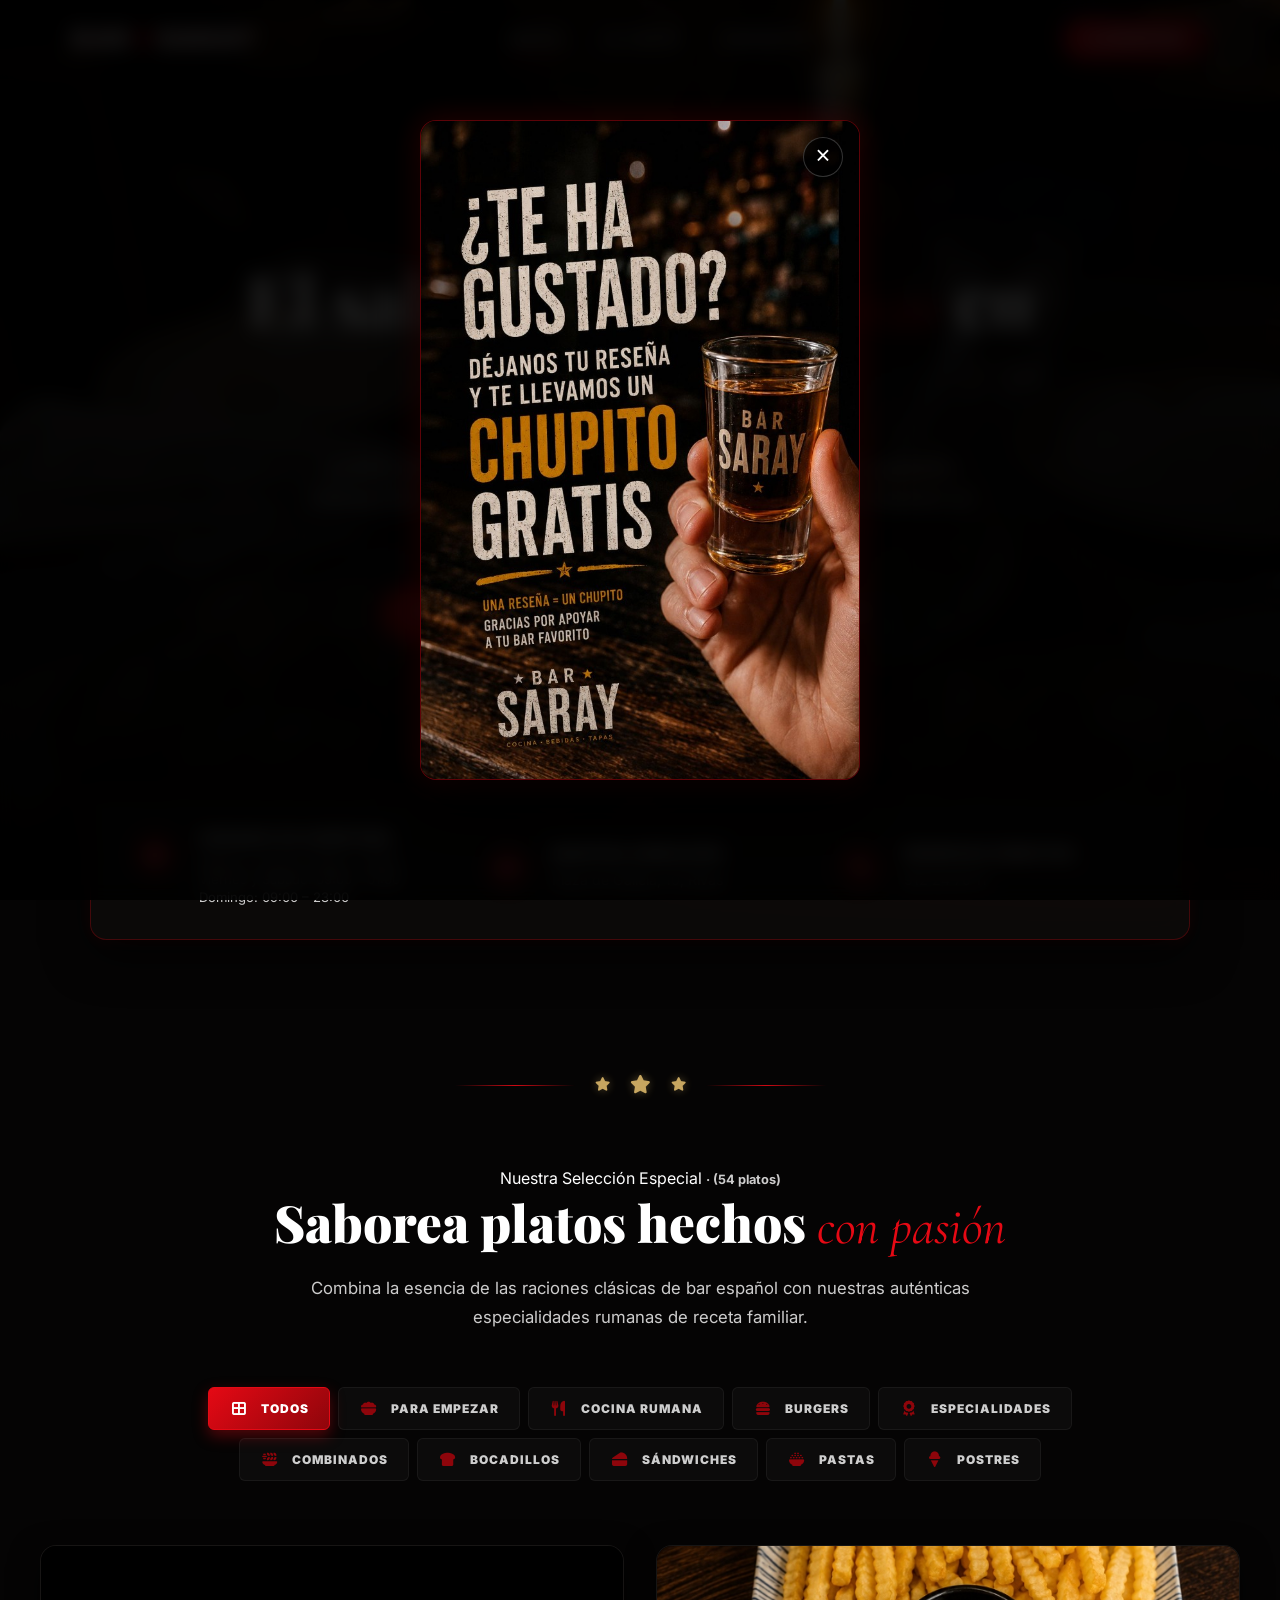
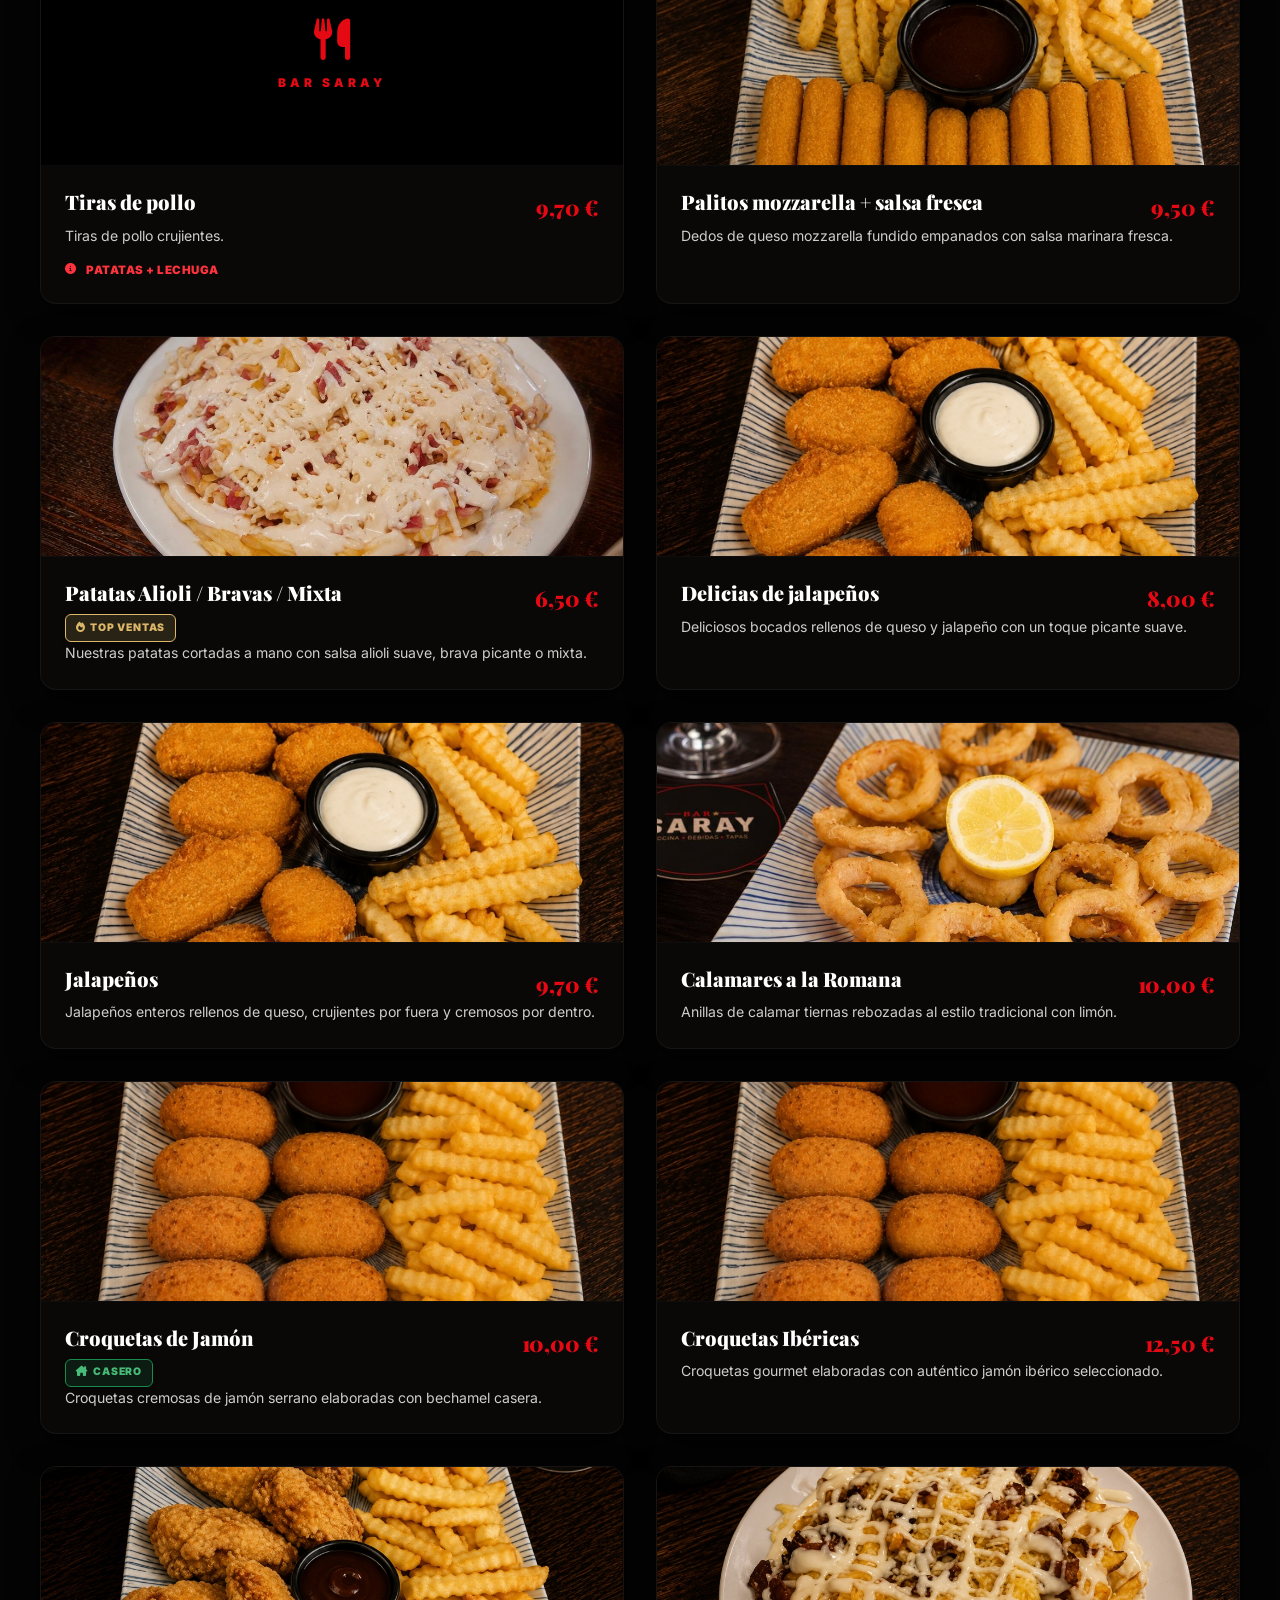
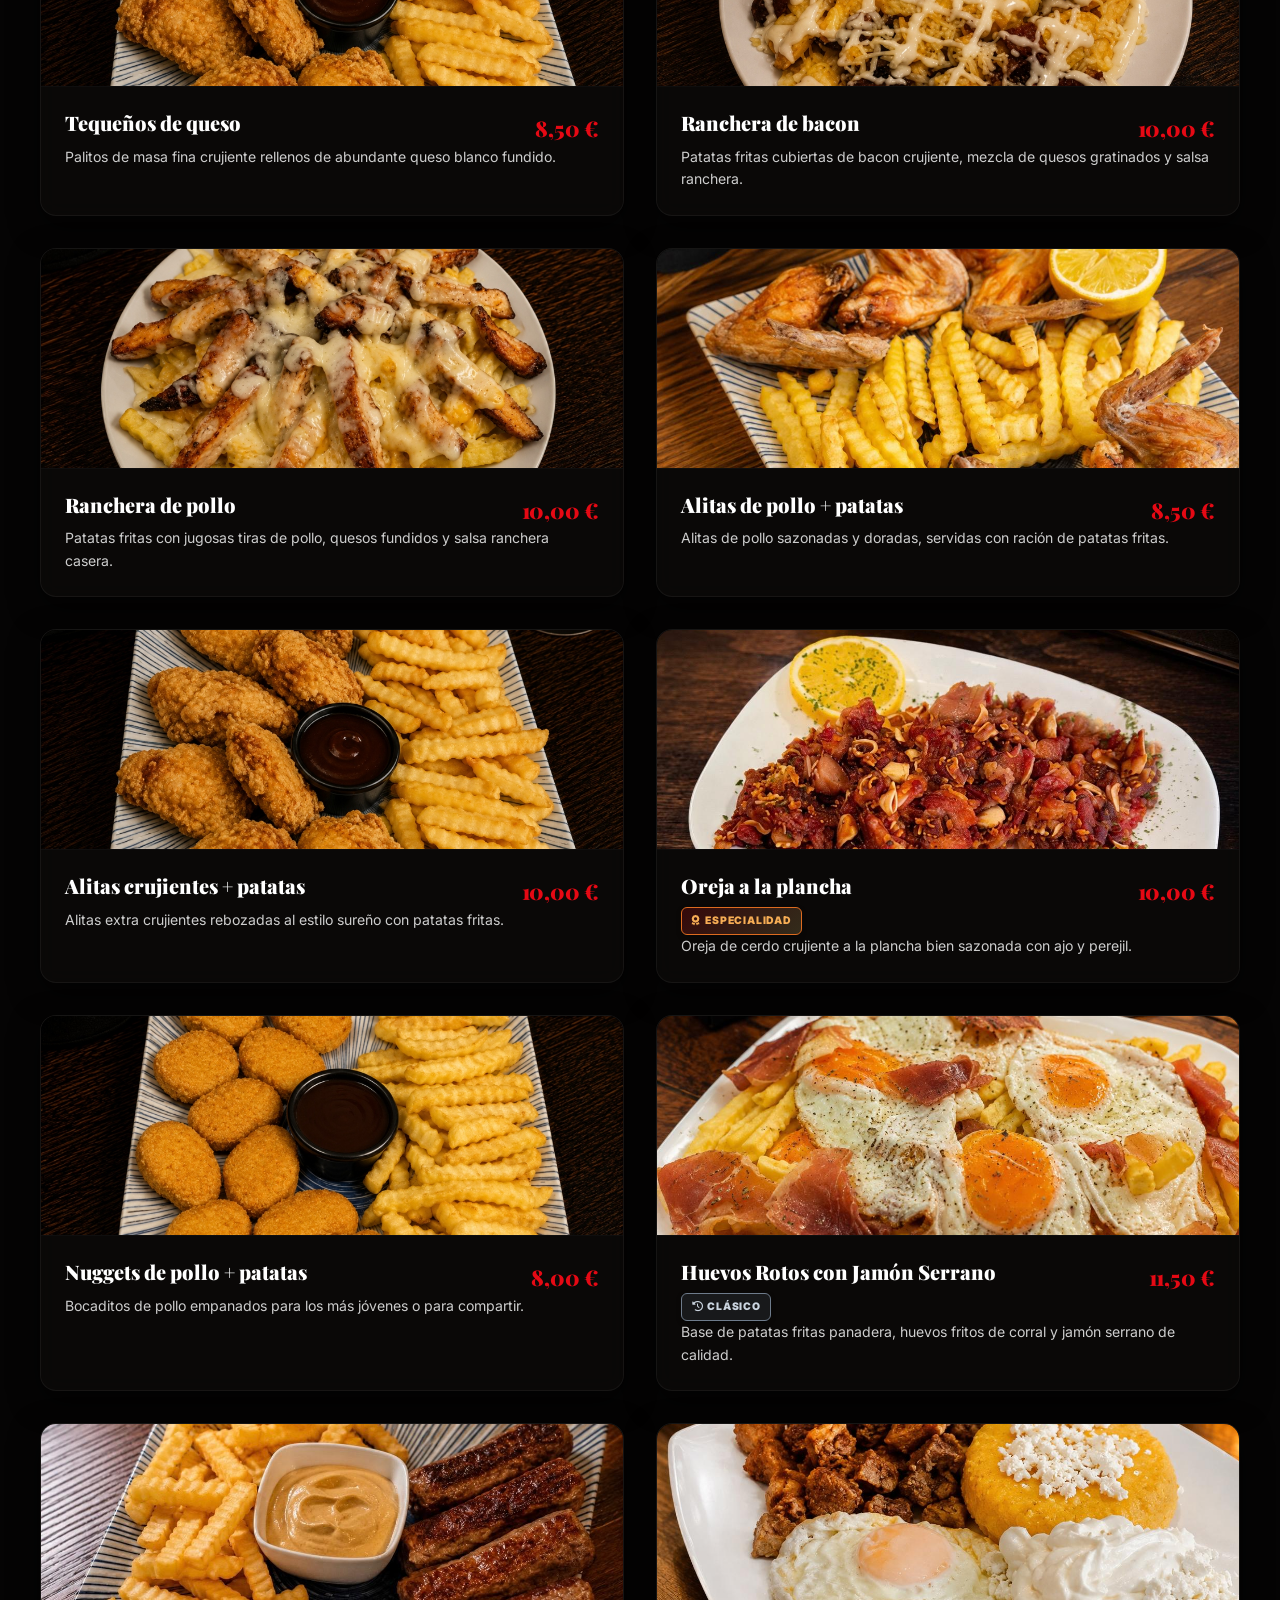
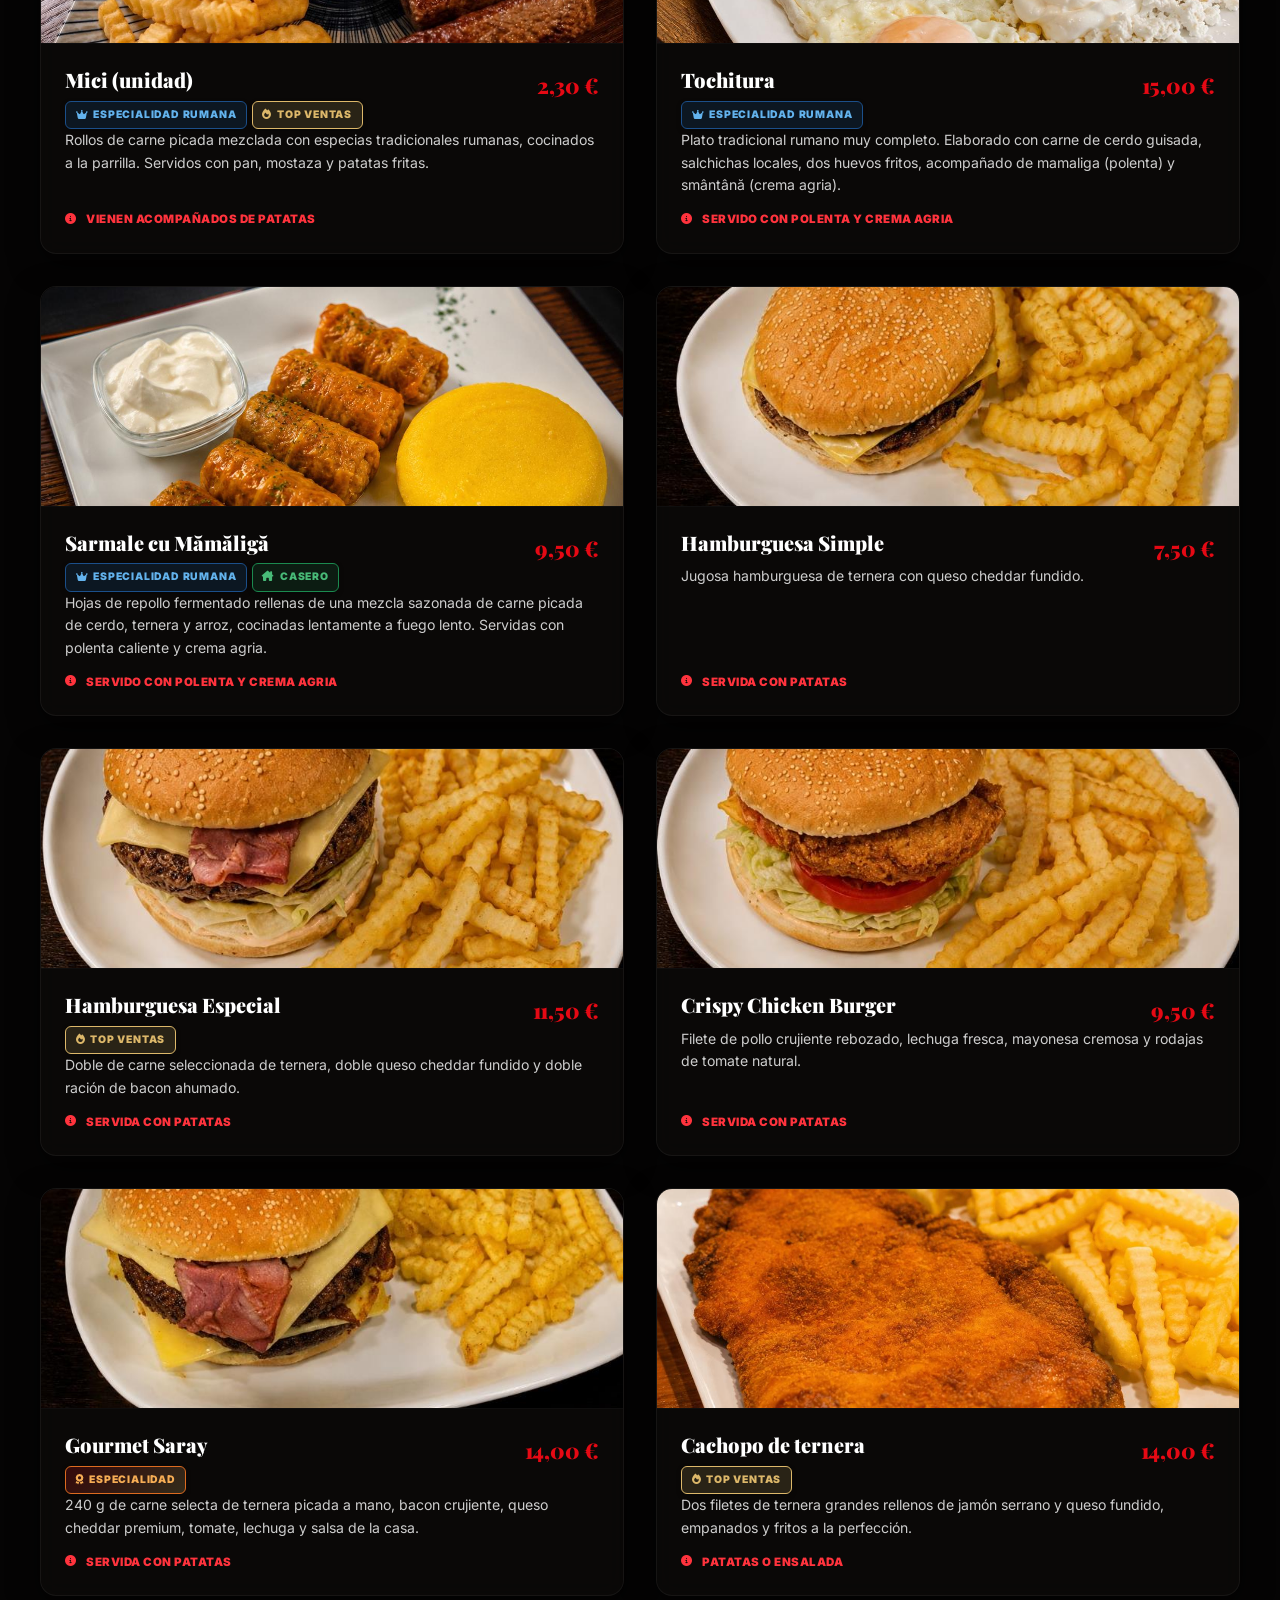
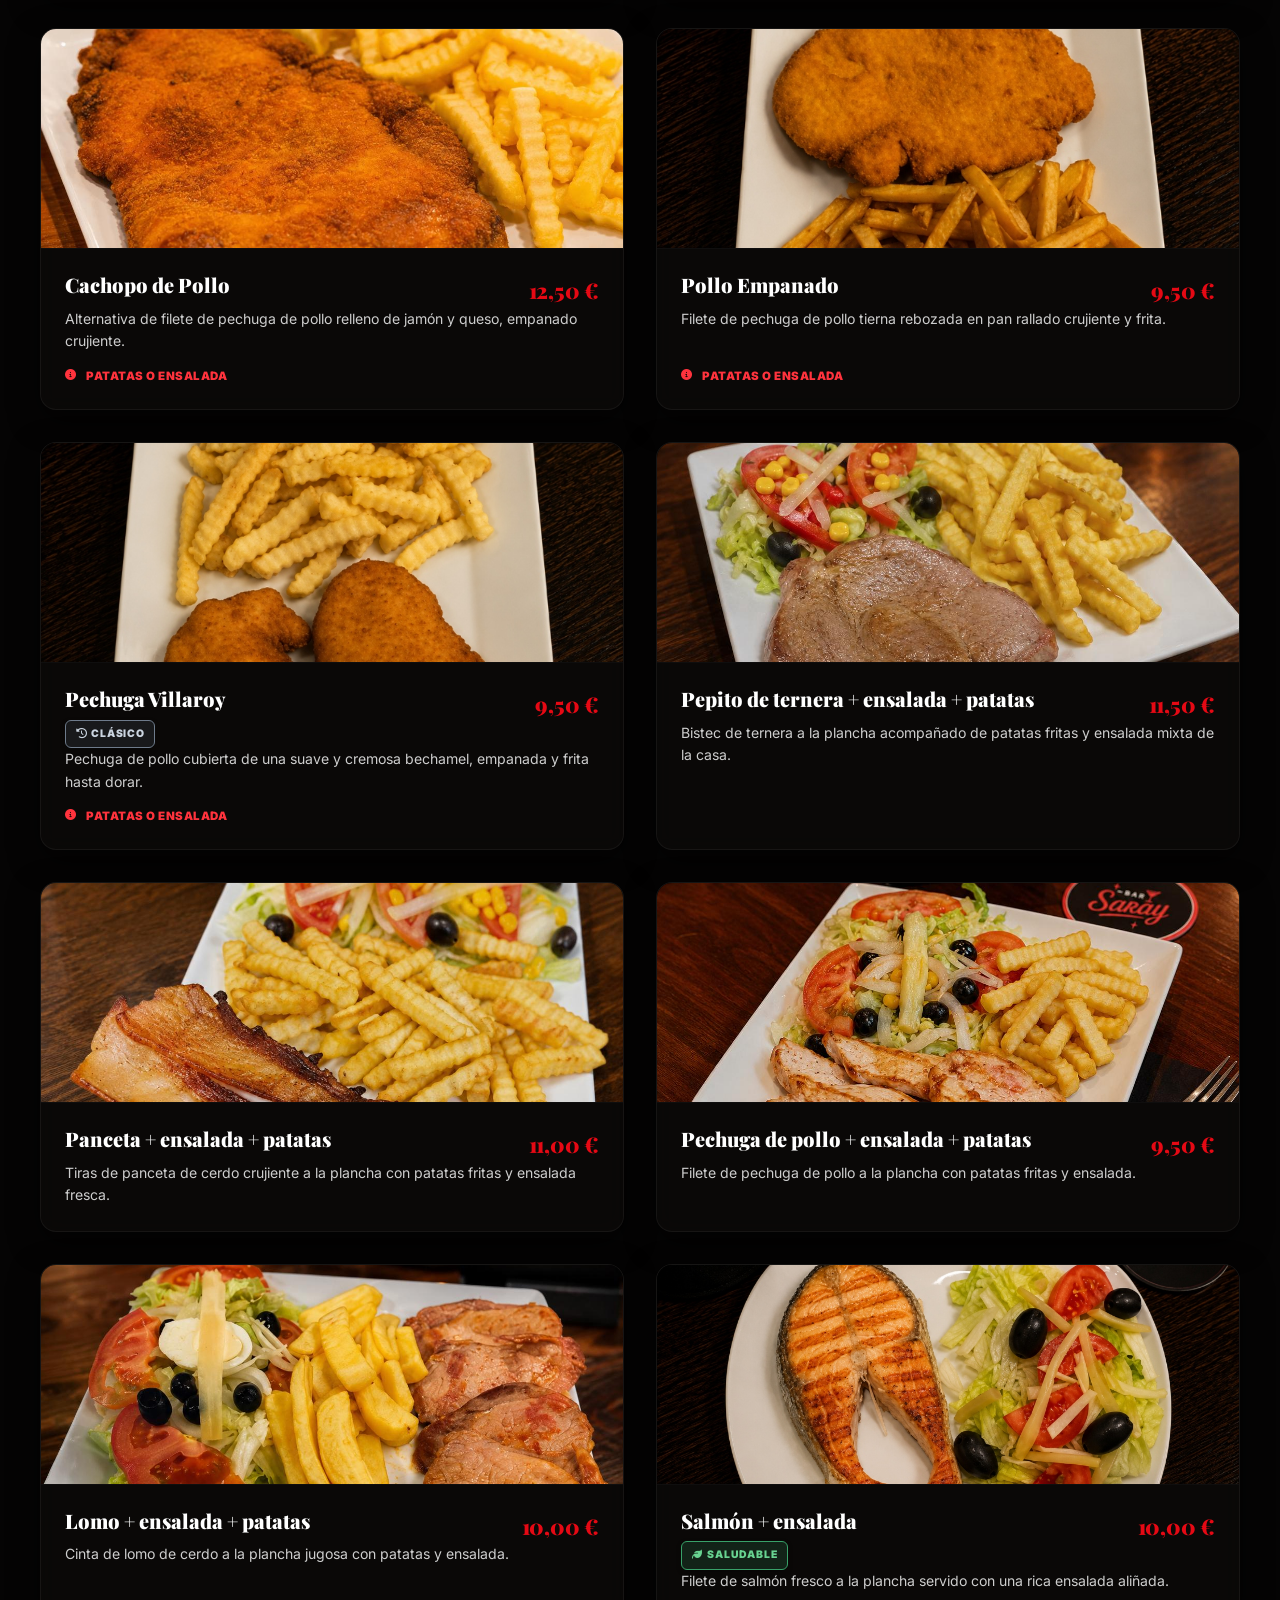
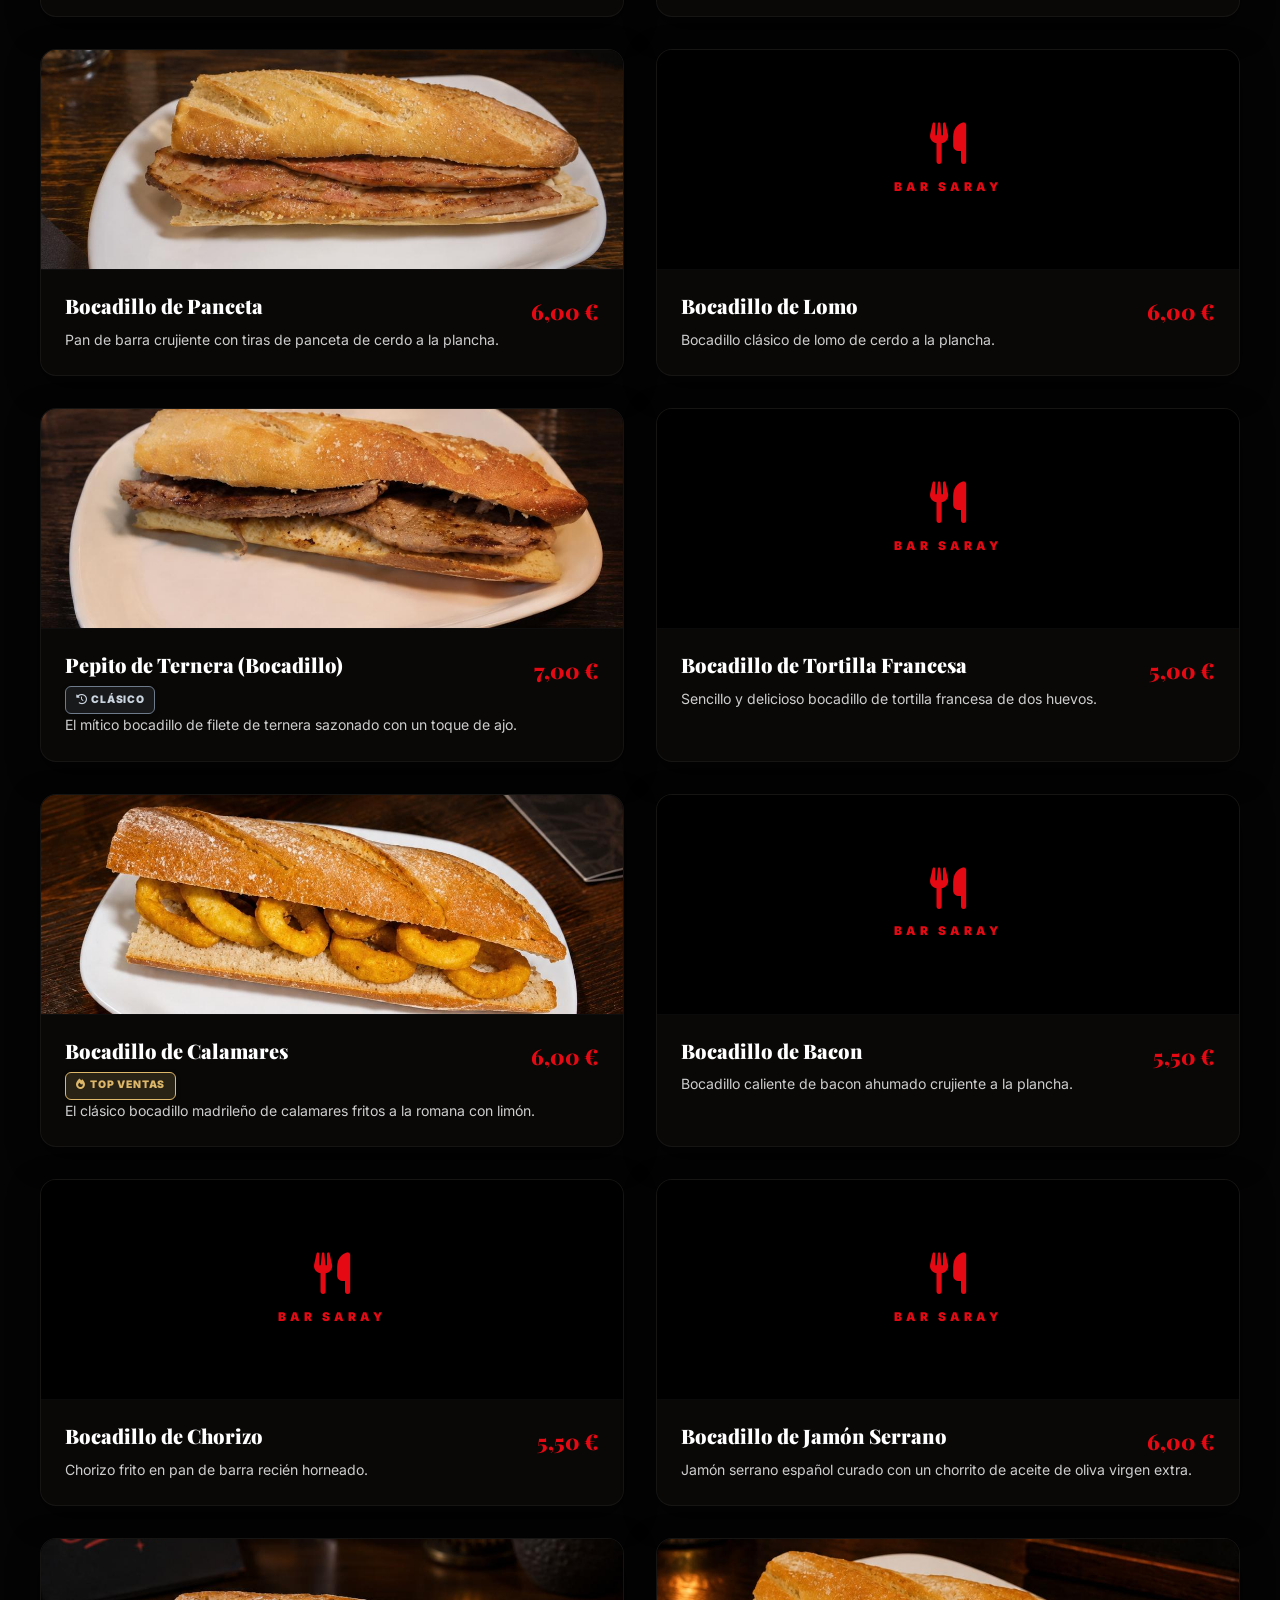
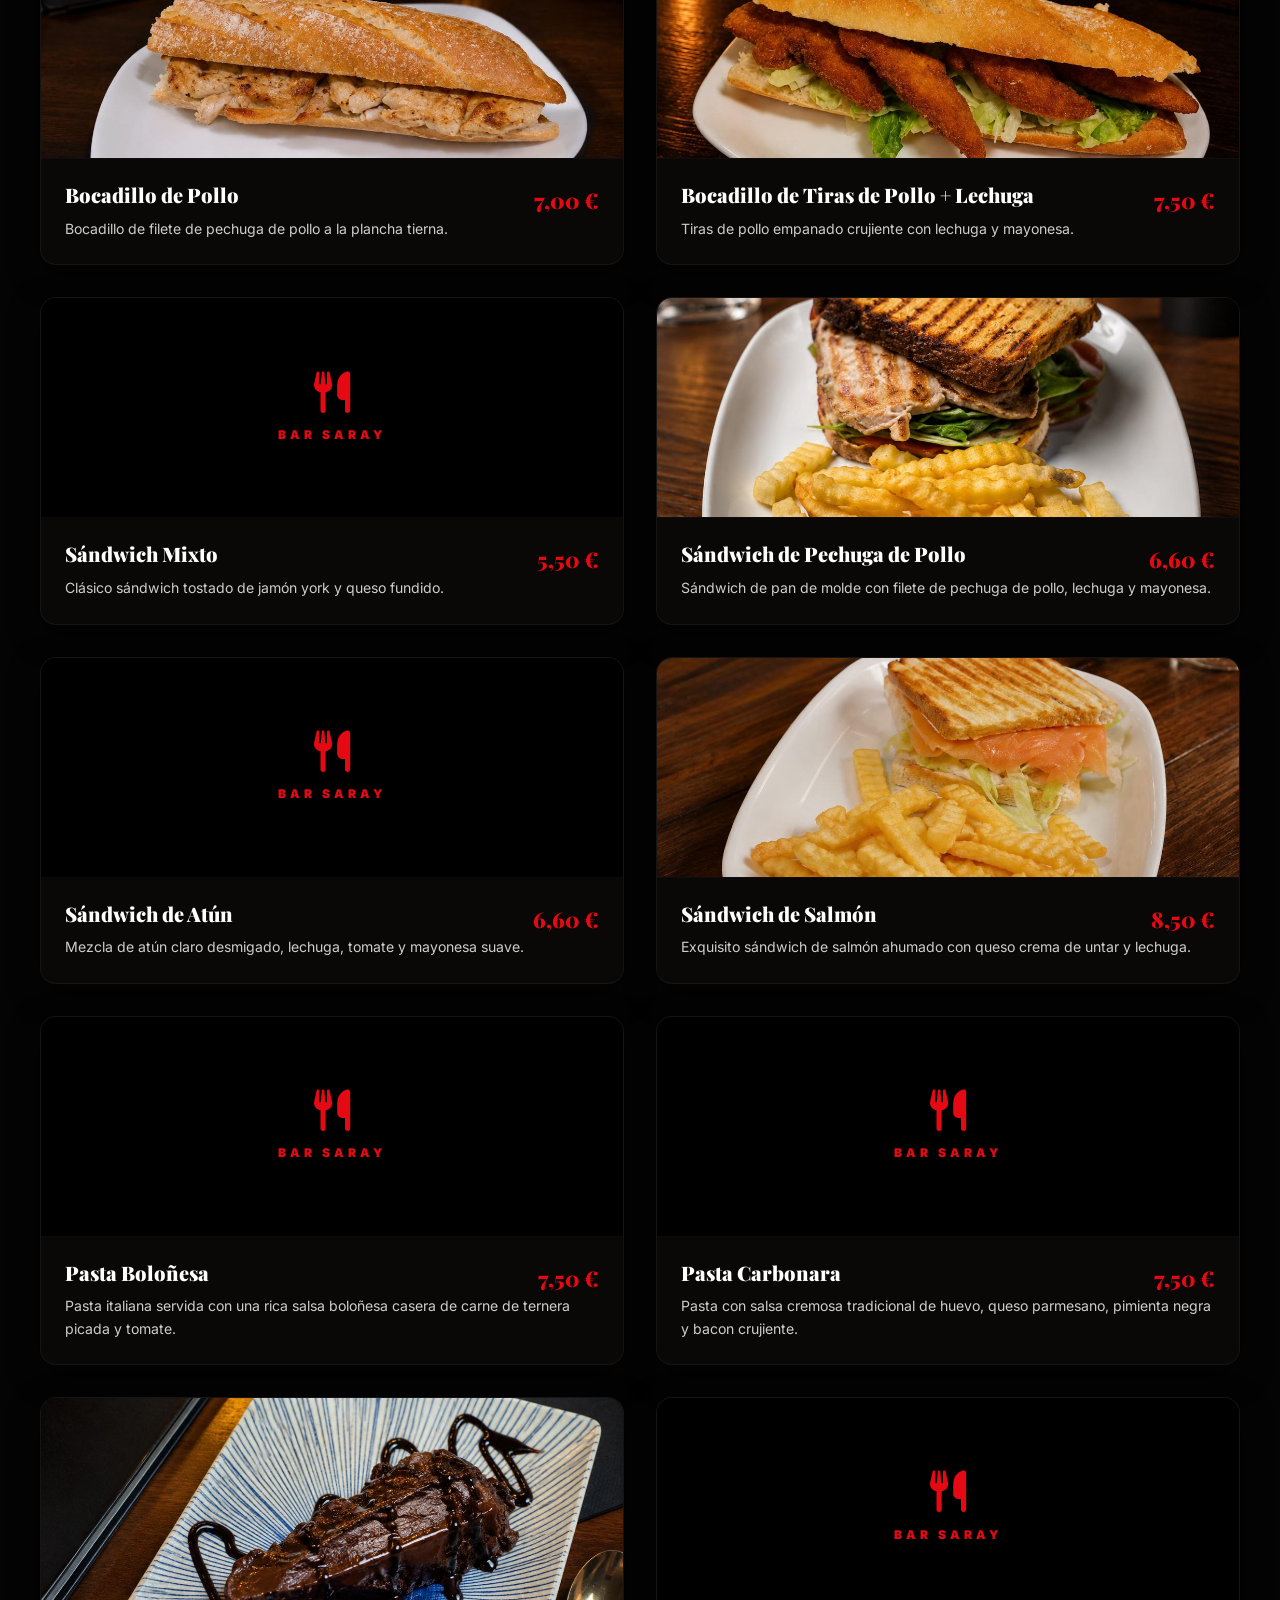
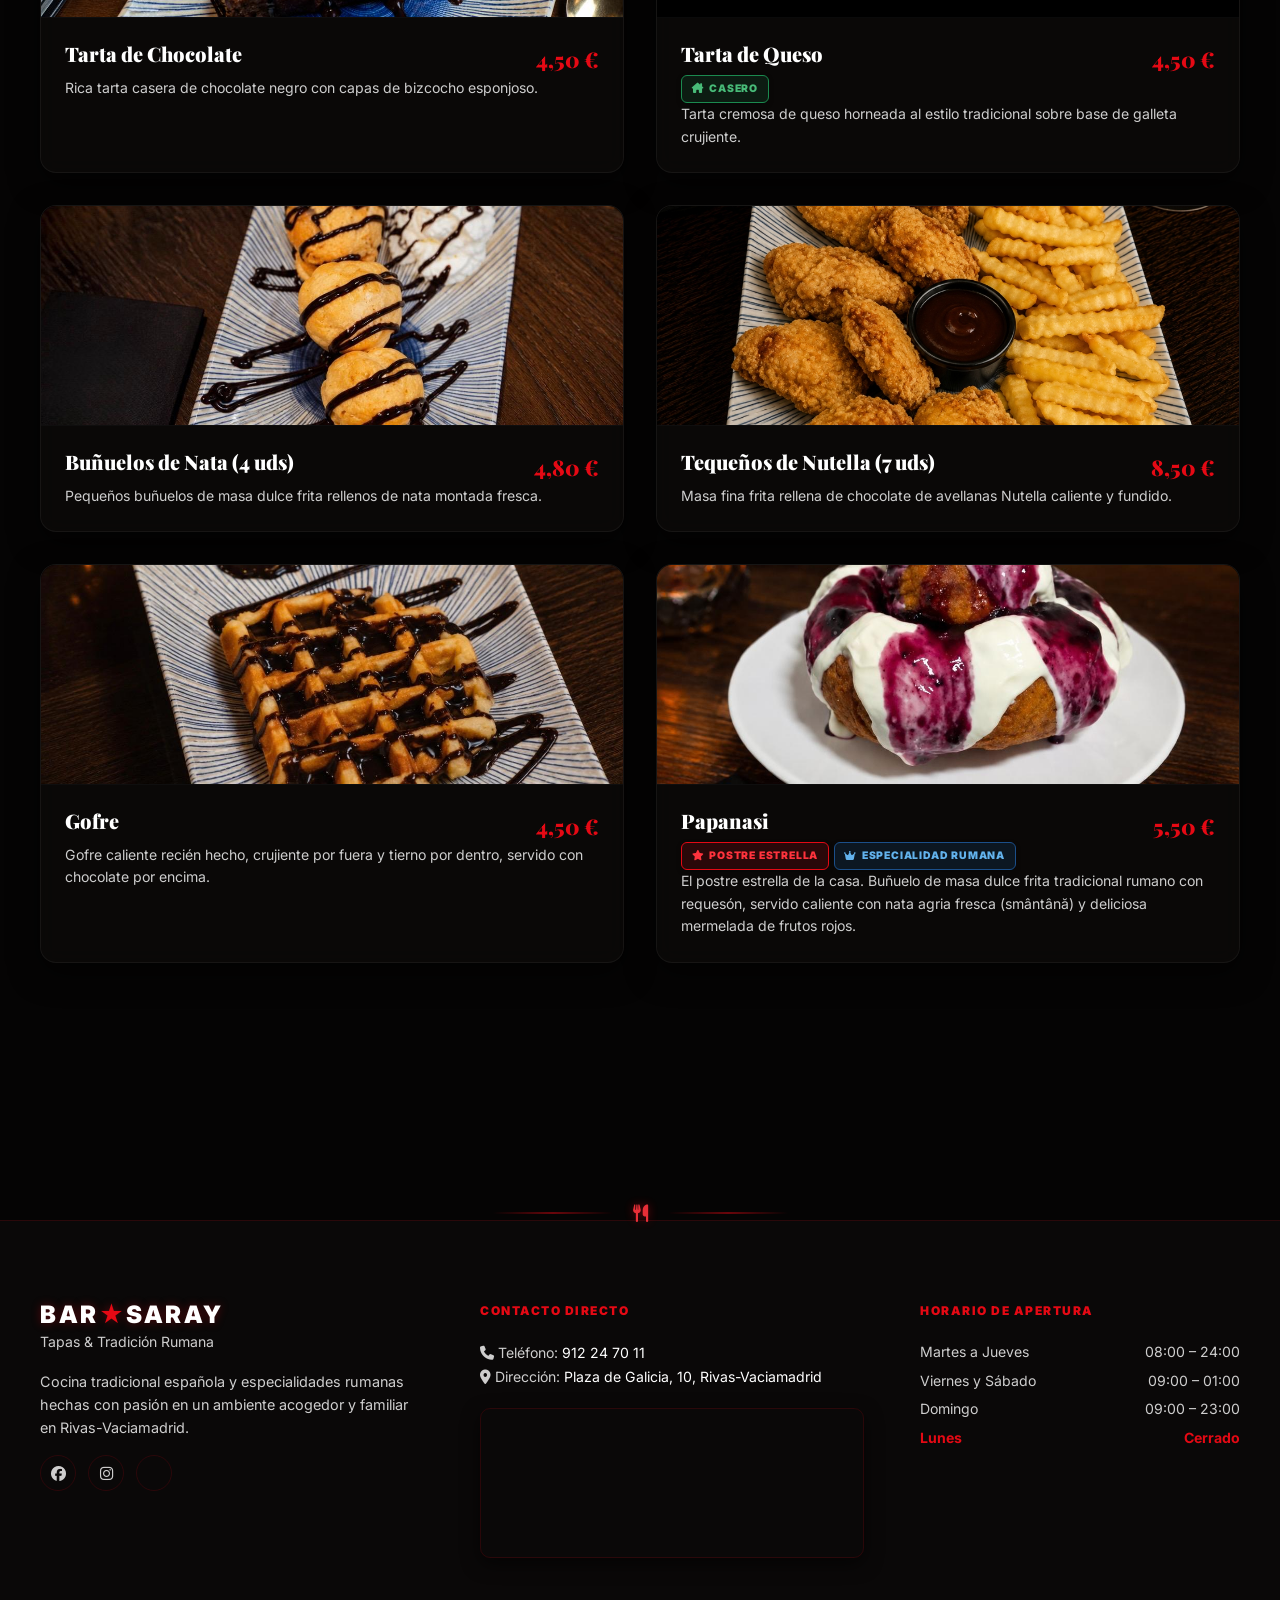
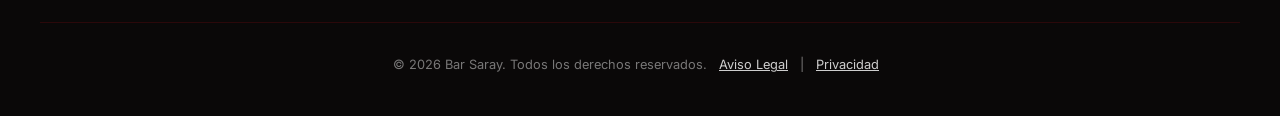
==== index.html @ c5c33f1f "Initial commit: Bar Saray website with premium design and promotion popup" ====
<!DOCTYPE html>
<html lang="es">
<head>
  <meta charset="UTF-8">
  <meta name="viewport" content="width=device-width, initial-scale=1.0">
  
  <!-- SEO Meta Tags -->
  <title>Bar Saray | Tapas & Tradición Rumana Rivas-Vaciamadrid</title>
  <meta name="description" content="Bienvenido a Bar Saray en Rivas-Vaciamadrid. Disfruta de la mejor cocina tradicional española y especialidades rumanas caseras. Explora nuestra carta digital interactiva.">
  <meta name="keywords" content="Bar Saray Rivas, restaurante comida rumana Madrid, tapas españolas Rivas, carta digital Bar Saray, sarmale mici Rivas">
  <meta name="author" content="Bar Saray">

  <!-- Open Graph -->
  <meta property="og:type" content="website">
  <meta property="og:url" content="https://barsaray.es/">
  <meta property="og:title" content="Bar Saray | Tapas & Tradición Rumana">
  <meta property="og:description" content="La fusión perfecta entre la auténtica comida rumana y las raciones españolas clásicas. Descubre nuestra carta digital interactiva.">
  <meta property="og:image" content="images/tapas-bg.jpg">

  <!-- Favicon -->
  <link class="favicon" rel="icon" type="image/png" href="data:image/svg+xml,%3Csvg xmlns='http://www.w3.org/2000/svg' viewBox='0 0 100 100'%3E%3Ctext y='.9em' font-size='90'%3E⭐%3C/text%3E%3C/svg%3E">

  <!-- Google Fonts Preconnect -->
  <link rel="preconnect" href="https://fonts.googleapis.com">
  <link rel="preconnect" href="https://fonts.gstatic.com" crossorigin>

  <!-- FontAwesome -->
  <link rel="stylesheet" href="https://cdnjs.cloudflare.com/ajax/libs/font-awesome/6.4.0/css/all.min.css">

  <!-- Stylesheet -->
  <link rel="stylesheet" href="styles.css">
</head>
<body>

  <!-- ==========================================
       FIXED HEADER NAVIGATION
       ========================================== -->
  <header id="header-bar" class="header-nav">
    <div class="nav-container">
      <h1 class="logo-text"><a href="#inicio">BAR<span>★</span>SARAY</a></h1>
      
      <nav class="nav-links">
        <a href="#inicio" class="nav-link active">Inicio</a>
        <a href="#carta" class="nav-link">La Carta</a>
        <a href="#contacto" class="nav-link">Contacto</a>
      </nav>

      <a href="tel:912247011" class="nav-cta-btn"><i class="fa-solid fa-phone"></i> Reservar</a>
      
      <button id="menu-toggle" class="mobile-toggle" aria-label="Abrir menú">
        <i class="fa-solid fa-bars"></i>
      </button>
    </div>

    <!-- Mobile Navigation Dropdown -->
    <div id="nav-menu" class="mobile-nav-menu">
      <a href="#inicio" class="mobile-nav-link">Inicio</a>
      <a href="#carta" class="mobile-nav-link">La Carta</a>
      <a href="#contacto" class="mobile-nav-link">Contacto</a>
      <a href="tel:912247011" class="mobile-cta-btn"><i class="fa-solid fa-phone"></i> Llamar y Reservar</a>
    </div>
  </header>

  <!-- ==========================================
       HERO WELCOME SECTION (Inicio)
       ========================================== -->
  <section id="inicio" class="hero-section">
    <div class="hero-bg-overlay"></div>
    <div class="hero-content">
      <span class="hero-subtitle">Tapas &amp; Tradición Rumana</span>
      <h2 class="hero-title">El sabor de <em>dos culturas</em> en tu mesa</h2>
      <p class="hero-desc">
        La fusión perfecta entre la auténtica cocina rumana y las raciones españolas clásicas. Elaborado al momento con ingredientes frescos por manos expertas en Rivas-Vaciamadrid.
      </p>
      <div class="hero-buttons">
        <a href="#carta" class="btn-primary">Explorar la Carta</a>
        <a href="tel:912247011" class="btn-secondary">Llamar para Reservar</a>
      </div>
    </div>
    <div class="scroll-indicator">
      <a href="#carta" aria-label="Bajar a la carta"><i class="fa-solid fa-chevron-down"></i></a>
    </div>
  </section>

  <!-- ==========================================
       INFO QUICK BARS
       ========================================== -->
  <section class="info-band floating-glass-band">
    <div class="band-container">
      <div class="band-item" style="align-items: flex-start;">
        <div class="band-icon" style="margin-top: 3px;"><i class="fa-solid fa-clock"></i></div>
        <div>
          <h4>Horario de Apertura</h4>
          <p style="font-size: 0.82rem; line-height: 1.35; margin: 0; color: var(--text-muted);">
            Martes a Jueves: 08:00 – 24:00<br>
            Viernes y Sábado: 09:00 – 01:00<br>
            Domingo: 09:00 – 23:00
          </p>
        </div>
      </div>
      <div class="band-item">
        <div class="band-icon"><i class="fa-solid fa-map-location-dot"></i></div>
        <div>
          <h4>Nuestra Dirección</h4>
          <p><a href="https://maps.google.com/?q=Plaza+de+Galicia,+10,+28523+Rivas-Vaciamadrid,+Madrid" target="_blank">Plaza de Galicia, 10, Rivas</a></p>
        </div>
      </div>
      <div class="band-item">
        <div class="band-icon"><i class="fa-solid fa-phone-volume"></i></div>
        <div>
          <h4>Reservas Directas</h4>
          <p><a href="tel:912247011">912 24 70 11</a></p>
        </div>
      </div>
    </div>
  </section>

  <!-- ==========================================
       MENU SECTION (La Carta)
       ========================================== -->
  <section id="carta" class="carta-section">
    <div class="section-container">
      
      <!-- Star Divider -->
      <div class="section-divider">
        <span class="divider-line"></span>
        <i class="fa-solid fa-star gold-star"></i>
        <i class="fa-solid fa-star gold-star center-star"></i>
        <i class="fa-solid fa-star gold-star"></i>
        <span class="divider-line"></span>
      </div>

      <!-- Content Header -->
      <header class="main-header">
        <p class="menu-tagline">Nuestra Selección Especial <span id="menu-count" class="menu-count"></span></p>
        <h2 class="menu-title">Saborea platos hechos <em>con pasión</em></h2>
        <p class="menu-intro-text">
          Combina la esencia de las raciones clásicas de bar español con nuestras auténticas especialidades rumanas de receta familiar.
        </p>
      </header>

      <!-- Menu Controls (Categories Only) -->
      <div class="menu-controls">
        <!-- Categories Tabs -->
        <div class="categories-wrapper">
          <div class="categories-container" id="categories-tabs">
            <button class="btn-category active" data-category="todos"><i class="fa-solid fa-border-all"></i> Todos</button>
            <button class="btn-category" data-category="para empezar"><i class="fa-solid fa-bowl-food"></i> Para Empezar</button>
            <button class="btn-category" data-category="comida rumana"><i class="fa-solid fa-utensils"></i> Cocina Rumana</button>
            <button class="btn-category" data-category="burgers"><i class="fa-solid fa-burger"></i> Burgers</button>
            <button class="btn-category" data-category="especialidades"><i class="fa-solid fa-award"></i> Especialidades</button>
            <button class="btn-category" data-category="platos combinados"><i class="fa-solid fa-plate-wheat"></i> Combinados</button>
            <button class="btn-category" data-category="bocadillos"><i class="fa-solid fa-bread-slice"></i> Bocadillos</button>
            <button class="btn-category" data-category="sandwiches"><i class="fa-solid fa-cheese"></i> Sándwiches</button>
            <button class="btn-category" data-category="pastas"><i class="fa-solid fa-bowl-rice"></i> Pastas</button>
            <button class="btn-category" data-category="dulces"><i class="fa-solid fa-ice-cream"></i> Postres</button>
          </div>
        </div>
      </div>

      <!-- Menu Grid -->
      <div class="menu-grid" id="menu-grid-content"></div>

    </div>
  </section>

  <!-- Section Separator -->
  <div class="section-divider footer-divider">
    <span class="divider-line"></span>
    <i class="fa-solid fa-utensils divider-icon"></i>
    <span class="divider-line"></span>
  </div>

  <!-- ==========================================
       CONTACT & FOOTER (Contacto)
       ========================================== -->
  <footer id="contacto" class="main-footer">
    <div class="footer-container">
      <div class="footer-grid">
        
        <div class="footer-block">
          <h2 class="logo-text">BAR<span>★</span>SARAY</h2>
          <p class="brand-tagline">Tapas &amp; Tradición Rumana</p>
          <p style="margin-top: 1rem; font-size: 0.9rem; line-height: 1.6;">
            Cocina tradicional española y especialidades rumanas hechas con pasión en un ambiente acogedor y familiar en Rivas-Vaciamadrid.
          </p>
          <div class="footer-socials">
            <a href="https://facebook.com" target="_blank" rel="noopener" aria-label="Facebook"><i class="fa-brands fa-facebook"></i></a>
            <a href="https://instagram.com" target="_blank" rel="noopener" aria-label="Instagram"><i class="fa-brands fa-instagram"></i></a>
            <a href="https://tripadvisor.com" target="_blank" rel="noopener" aria-label="Tripadvisor"><i class="fa-brands fa-tripadvisor"></i></a>
          </div>
        </div>

        <div class="footer-block">
          <h5>Contacto Directo</h5>
          <p><i class="fa-solid fa-phone"></i> Teléfono: <a href="tel:912247011" class="footer-link">912 24 70 11</a></p>
          <p><i class="fa-solid fa-location-dot"></i> Dirección: <a href="https://maps.google.com/?q=Plaza+de+Galicia,+10,+28523+Rivas-Vaciamadrid,+Madrid" target="_blank" class="footer-link">Plaza de Galicia, 10, Rivas-Vaciamadrid</a></p>
          <div class="footer-map">
            <iframe src="https://www.google.com/maps/embed?pb=!1m18!1m12!1m3!1d3039.7719602534576!2d-3.5358055234438316!3d40.37064845851458!2m3!1f0!2f0!3f0!3m2!1i1024!2i768!4f13.1!3m3!1m2!1s0xd423e536bf3089d%3A0xe44b9cfc7bf95ad5!2sPlaza%20de%20Galicia%2C%2010%2C%2028523%20Rivas-Vaciamadrid%2C%20Madrid!5e0!3m2!1ses!2ses!4v1686749202359!5m2!1ses!2ses" width="100%" height="100%" style="border:0;" allowfullscreen="" loading="lazy" referrerpolicy="no-referrer-when-downgrade"></iframe>
          </div>
        </div>

        <div class="footer-block">
          <h5>Horario de Apertura</h5>
          <ul class="mini-hours">
            <li><span>Martes a Jueves</span> <span>08:00 – 24:00</span></li>
            <li><span>Viernes y Sábado</span> <span>09:00 – 01:00</span></li>
            <li><span>Domingo</span> <span>09:00 – 23:00</span></li>
            <li class="closed"><span>Lunes</span> <span>Cerrado</span></li>
          </ul>
        </div>

      </div>
      
      <div class="copyright-bar">
        <p class="copyright">&copy; 2026 Bar Saray. Todos los derechos reservados. <a href="#">Aviso Legal</a> | <a href="#">Privacidad</a></p>
      </div>
    </div>
  </footer>

  <!-- Floating Back to Top Button -->
  <button id="back-to-top" class="back-to-top-btn" aria-label="Volver arriba">
    <i class="fa-solid fa-arrow-up"></i>
  </button>

  <!-- Promotion Modal Popup -->
  <div id="promo-modal" class="promo-modal">
    <div class="promo-modal-content">
      <button id="promo-close" class="promo-close-btn" aria-label="Cerrar promoción">&times;</button>
      <img src="images/promo-chupito.jpg" alt="Promoción Chupito Gratis" class="promo-img">
    </div>
  </div>

  <!-- JavaScript logic file -->
  <script src="app.js"></script>
</body>
</html>
---- styles.css ----
@import url('https://fonts.googleapis.com/css2?family=Cormorant+Garamond:ital,wght@0,300;0,400;0,500;0,600;0,700;1,300;1,400;1,600&family=Inter:wght@300;400;500;600;700;800;900&family=Playfair+Display:ital,wght@0,700;0,900;1,400;1,700&display=swap');

/* ============================================================
   DESIGN SYSTEM — BAR SARAY BLACK & RED EDITION (V5-10/10)
   Palette: Deep Matte Black · Vivid Logo Red · Silver & Gold
   ============================================================ */
:root {
  /* Backgrounds */
  --bg-dark:      #050404; /* Sleek pitch black */
  --bg-panel:     #100d0c; /* Deep charcoal for menu cards */
  --bg-sidebar:   #0a0808; /* Slightly lighter charcoal for left sidebar */
  --white:        #FFFFFF;

  /* Accent Colors */
  --red:          #E50914; /* Vibrant logo red */
  --red-light:    #FF333D; /* Brighter red for hover states */
  --red-dark:     #8E050B; /* Deep blood red */
  --red-glow:     rgba(229, 9, 20, 0.15);
  --red-glow-strong: rgba(229, 9, 20, 0.35);
  
  --gold:         #DDB86A; /* Soft gold for special badges/stars */
  --blue-badge:   #1B4F8A;
  --green-badge:  #1B8A4F;
  --silver-badge: #6E7B8B;

  /* Text Colors */
  --text-white:   #FFFFFF;
  --text-muted:   rgba(255, 255, 255, 0.8);
  --text-dim:     rgba(255, 255, 255, 0.45);

  /* Borders & Lines */
  --sand-line:    rgba(229, 9, 20, 0.15); /* Sleek red-tinted line */
  --border-thick: 2px solid var(--red);

  /* Typography */
  --ff-display:   'Playfair Display', Georgia, serif;
  --ff-serif:     'Cormorant Garamond', Georgia, serif;
  --ff-sans:      'Inter', system-ui, -apple-system, sans-serif;

  /* Transitions */
  --t-fast:       0.2s cubic-bezier(0.25, 0.46, 0.45, 0.94);
  --t-med:        0.45s cubic-bezier(0.25, 0.46, 0.45, 0.94);
  --t-slow:       0.7s cubic-bezier(0.25, 0.46, 0.45, 0.94);

  /* Shadows (Floating Premium Glows) */
  --shadow-subtle: 0 10px 30px rgba(0, 0, 0, 0.6);
  --shadow-card:   0 12px 40px rgba(0, 0, 0, 0.7);
  --shadow-lifted: 0 15px 40px var(--red-glow-strong);

  /* Legacy Compat Variables */
  --cream:        #050404;
  --cream-deep:   #100d0c;
  --ivory:        #050404;
  --warm-white:   #100d0c;
  --charcoal:     #FFFFFF;
  --charcoal-mid: rgba(255, 255, 255, 0.8);
  --charcoal-soft:rgba(255, 255, 255, 0.45);
  --gold-light:   #DDB86A;
  --espresso:     #FFFFFF;
  --espresso-soft:rgba(255, 255, 255, 0.8);
  --espresso-dim: rgba(255, 255, 255, 0.45);
}

/* ============================================================
   RESET & BASE
   ============================================================ */
*, *::before, *::after {
  box-sizing: border-box;
  margin: 0;
  padding: 0;
}

html {
  scroll-behavior: smooth;
  font-size: 16px;
  -webkit-font-smoothing: antialiased;
  -moz-osx-font-smoothing: grayscale;
}

body {
  background-color: var(--bg-dark);
  background-image: 
    radial-gradient(circle at 10% 20%, rgba(229, 9, 20, 0.08) 0%, transparent 40%),
    radial-gradient(circle at 90% 80%, rgba(229, 9, 20, 0.08) 0%, transparent 40%),
    radial-gradient(circle at 50% 50%, rgba(229, 9, 20, 0.03) 0%, transparent 60%);
  background-attachment: fixed;
  color: var(--text-white);
  font-family: var(--ff-sans);
  line-height: 1.6;
  overflow-x: hidden;
}

img { 
  display: block; 
  max-width: 100%; 
  height: auto; 
}

a { 
  text-decoration: none; 
  color: inherit; 
}

/* Custom Scrollbar */
::-webkit-scrollbar { 
  width: 6px; 
}
::-webkit-scrollbar-track { 
  background: var(--bg-dark); 
}
::-webkit-scrollbar-thumb { 
  background: var(--red); 
  border-radius: 3px;
}
::-webkit-scrollbar-thumb:hover { 
  background: var(--red-light); 
}

/* ============================================================
   FIXED HEADER NAVIGATION
   ============================================================ */
.header-nav {
  position: fixed;
  top: 0;
  left: 0;
  width: 100%;
  height: 80px;
  background: transparent;
  border-bottom: 1px solid rgba(255, 255, 255, 0.03);
  display: flex;
  align-items: center;
  z-index: 1000;
  transition: background var(--t-fast), border-color var(--t-fast), box-shadow var(--t-fast), backdrop-filter var(--t-fast);
  backdrop-filter: blur(0px);
  -webkit-backdrop-filter: blur(0px);
}

.header-nav.scrolled {
  background: rgba(5, 4, 4, 0.85);
  border-bottom-color: var(--sand-line);
  box-shadow: 0 4px 25px rgba(0, 0, 0, 0.7);
  backdrop-filter: blur(16px);
  -webkit-backdrop-filter: blur(16px);
}

.nav-container {
  max-width: 1200px;
  width: 100%;
  margin: 0 auto;
  padding: 0 2rem;
  display: flex;
  justify-content: space-between;
  align-items: center;
}

.logo-text {
  font-family: var(--ff-sans);
  font-size: 1.5rem;
  font-weight: 900;
  color: var(--text-white);
  letter-spacing: 2.5px;
  text-transform: uppercase;
  line-height: 1.2;
  text-shadow: 0 0 10px rgba(229, 9, 20, 0.35);
}

@keyframes pulseGlow {
  0% {
    text-shadow: 0 0 5px var(--red), 0 0 10px var(--red);
    transform: scale(1);
  }
  100% {
    text-shadow: 0 0 15px var(--red-light), 0 0 25px var(--red);
    transform: scale(1.08);
  }
}

.logo-text span { 
  color: var(--red); 
  display: inline-block;
  animation: pulseGlow 1.5s infinite alternate ease-in-out;
}

.nav-links {
  display: flex;
  gap: 2.5rem;
}

.nav-link {
  font-family: var(--ff-sans);
  font-size: 0.85rem;
  font-weight: 700;
  text-transform: uppercase;
  letter-spacing: 1.5px;
  color: var(--text-muted);
  position: relative;
  padding: 0.5rem 0;
  transition: color var(--t-fast);
}

.nav-link::after {
  content: '';
  position: absolute;
  bottom: 0;
  left: 0;
  width: 0;
  height: 2px;
  background: var(--red);
  transition: width var(--t-fast);
}

.nav-link:hover, .nav-link.active {
  color: var(--white);
}

.nav-link.active::after, .nav-link:hover::after {
  width: 100%;
}

.nav-cta-btn {
  font-family: var(--ff-sans);
  font-size: 0.8rem;
  font-weight: 900;
  text-transform: uppercase;
  letter-spacing: 1px;
  padding: 0.65rem 1.5rem;
  border-radius: 30px;
  background: linear-gradient(135deg, var(--red) 0%, var(--red-dark) 100%);
  color: var(--white);
  box-shadow: 0 4px 10px var(--red-glow);
  transition: all var(--t-fast);
}

.nav-cta-btn:hover {
  transform: translateY(-2px);
  box-shadow: 0 6px 15px var(--red-glow-strong);
  background: linear-gradient(135deg, var(--red-light) 0%, var(--red) 100%);
}

.mobile-toggle {
  display: none;
  background: transparent;
  border: none;
  color: var(--white);
  font-size: 1.4rem;
  cursor: pointer;
  transition: color var(--t-fast);
}

.mobile-toggle:hover {
  color: var(--red-light);
}

/* Mobile dropdown navigation menu */
.mobile-nav-menu {
  position: absolute;
  top: 80px;
  left: 0;
  width: 100%;
  background: rgba(10, 8, 8, 0.95);
  border-bottom: 1.5px solid var(--sand-line);
  backdrop-filter: blur(12px);
  -webkit-backdrop-filter: blur(12px);
  padding: 1.5rem 2rem;
  display: none;
  flex-direction: column;
  gap: 1.2rem;
  box-shadow: 0 10px 25px rgba(0, 0, 0, 0.8);
  z-index: 999;
}

.mobile-nav-menu.active {
  display: flex;
}

.mobile-nav-link {
  font-family: var(--ff-sans);
  font-size: 0.95rem;
  font-weight: 700;
  text-transform: uppercase;
  letter-spacing: 1.5px;
  color: var(--text-muted);
  transition: color var(--t-fast);
  padding: 0.25rem 0;
}

.mobile-nav-link:hover {
  color: var(--red-light);
}

.mobile-cta-btn {
  font-family: var(--ff-sans);
  font-size: 0.9rem;
  font-weight: 900;
  text-transform: uppercase;
  text-align: center;
  letter-spacing: 1px;
  padding: 0.75rem;
  border-radius: 8px;
  background: var(--red);
  color: var(--white);
  box-shadow: 0 4px 10px var(--red-glow);
  margin-top: 0.5rem;
}

/* ============================================================
   HERO WELCOME SECTION (Inicio)
   ============================================================ */
.hero-section {
  height: 95vh;
  min-height: 550px;
  position: relative;
  display: flex;
  align-items: center;
  justify-content: center;
  text-align: center;
  padding: 0 2rem;
  overflow: hidden;
  z-index: 1;
}

.hero-section::before {
  content: '';
  position: absolute;
  top: 0; left: 0; right: 0; bottom: 0;
  background-image: url('images/hero-bistro.png');
  background-size: cover;
  background-position: center;
  z-index: 0;
  animation: zoomHero 15s ease-in-out infinite alternate;
}

@keyframes zoomHero {
  0% { transform: scale(1); }
  100% { transform: scale(1.08); }
}

.hero-bg-overlay {
  position: absolute;
  top: 0;
  left: 0;
  width: 100%;
  height: 100%;
  background: 
    linear-gradient(to bottom, rgba(5, 4, 4, 0.45) 0%, rgba(5, 4, 4, 0.85) 60%, var(--bg-dark) 100%),
    radial-gradient(circle at center, rgba(229, 9, 20, 0.12) 0%, transparent 60%);
  z-index: 1;
}

.hero-content {
  position: relative;
  z-index: 2;
  max-width: 800px;
  animation: fadeInUp 0.7s cubic-bezier(0.16, 1, 0.3, 1) both;
}

.hero-subtitle {
  font-family: var(--ff-sans);
  font-size: 0.85rem;
  font-weight: 900;
  letter-spacing: 4px;
  text-transform: uppercase;
  color: var(--red-light);
  margin-bottom: 1.25rem;
  display: block;
}

.hero-title {
  font-family: var(--ff-display);
  font-size: clamp(2.4rem, 6vw, 4.5rem);
  font-weight: 900;
  color: var(--white);
  line-height: 1.15;
  margin-bottom: 1.5rem;
}

.hero-title em {
  font-family: var(--ff-serif);
  font-style: italic;
  font-weight: 400;
  color: var(--red);
  text-shadow: 0 0 20px var(--red-glow-strong);
}

.hero-desc {
  font-size: 1.1rem;
  color: var(--text-muted);
  line-height: 1.75;
  margin-bottom: 2.5rem;
  max-width: 680px;
  margin-left: auto;
  margin-right: auto;
}

.hero-buttons {
  display: flex;
  justify-content: center;
  gap: 1.25rem;
}

.btn-primary, .btn-secondary {
  font-family: var(--ff-sans);
  font-size: 0.8rem;
  font-weight: 900;
  text-transform: uppercase;
  letter-spacing: 1.5px;
  padding: 1rem 2rem;
  border-radius: 30px;
  cursor: pointer;
  transition: all var(--t-fast);
  display: inline-block;
}

/* Button 10/10 Shine Reflection */
.btn-primary {
  position: relative;
  overflow: hidden;
  background: linear-gradient(135deg, var(--red) 0%, var(--red-dark) 100%);
  color: var(--white);
  box-shadow: 0 4px 15px rgba(229, 9, 20, 0.4);
  z-index: 1;
}

.btn-primary::before {
  content: '';
  position: absolute;
  top: 0;
  left: -150%;
  width: 50%;
  height: 100%;
  background: linear-gradient(
    to right,
    transparent 0%,
    rgba(255, 255, 255, 0.3) 50%,
    transparent 100%
  );
  transform: skewX(-25deg);
  z-index: 2;
  transition: none;
}

.btn-primary:hover::before {
  left: 150%;
  transition: left 0.8s ease-in-out;
}

.btn-primary:hover {
  transform: translateY(-3px);
  background: linear-gradient(135deg, var(--red-light) 0%, var(--red) 100%);
  box-shadow: 0 8px 25px rgba(229, 9, 20, 0.6);
}

.btn-secondary {
  background: rgba(255, 255, 255, 0.03);
  color: var(--white);
  border: 1.5px solid rgba(255, 255, 255, 0.15);
  backdrop-filter: blur(5px);
}

.btn-secondary:hover {
  transform: translateY(-3px);
  background: rgba(255, 255, 255, 0.08);
  border-color: var(--red-light);
  box-shadow: 0 8px 25px var(--red-glow);
}

.scroll-indicator {
  position: absolute;
  bottom: 2.5rem;
  left: 50%;
  transform: translateX(-50%);
  z-index: 2;
  animation: bounce 2s infinite;
}

.scroll-indicator a {
  color: var(--text-dim);
  font-size: 1.5rem;
  transition: color var(--t-fast);
}

.scroll-indicator a:hover {
  color: var(--red-light);
}

@keyframes bounce {
  0%, 20%, 50%, 80%, 100% {
    transform: translateX(-50%) translateY(0);
  }
  40% {
    transform: translateX(-50%) translateY(-10px);
  }
  60% {
    transform: translateX(-50%) translateY(-5px);
  }
}

/* ============================================================
   INFO QUICK BARS - FLOATING GLASS EDITION
   ============================================================ */
.floating-glass-band {
  max-width: 1100px;
  width: calc(100% - 4rem);
  margin: -60px auto 0;
  border-radius: 16px;
  background: rgba(16, 13, 12, 0.65);
  border: 1px solid rgba(229, 9, 20, 0.25);
  box-shadow: 0 15px 45px rgba(0, 0, 0, 0.75), 0 0 15px rgba(229, 9, 20, 0.1);
  backdrop-filter: blur(16px);
  -webkit-backdrop-filter: blur(16px);
  z-index: 20;
  position: relative;
  padding: 2rem 2.5rem;
}

.band-container {
  max-width: 100%;
  margin: 0 auto;
  display: grid;
  grid-template-columns: repeat(3, 1fr);
  gap: 2.5rem;
}

.band-item {
  display: flex;
  align-items: center;
  gap: 1.25rem;
}

.band-icon {
  width: 48px;
  height: 48px;
  border-radius: 50%;
  background: var(--red-glow);
  color: var(--red-light);
  display: flex;
  align-items: center;
  justify-content: center;
  font-size: 1.25rem;
  flex-shrink: 0;
  box-shadow: 0 0 15px var(--red-glow);
  border: 1px solid rgba(229, 9, 20, 0.3);
}

.band-item h4 {
  font-family: var(--ff-sans);
  font-size: 0.85rem;
  font-weight: 900;
  text-transform: uppercase;
  letter-spacing: 1.5px;
  color: var(--white);
  margin-bottom: 0.25rem;
}

.band-item p {
  font-size: 0.88rem;
  color: var(--text-muted);
}

.band-item a:hover {
  color: var(--red-light);
}

/* ============================================================
   ELEGANT SECTION DIVIDERS
   ============================================================ */
.section-divider {
  display: flex;
  align-items: center;
  justify-content: center;
  gap: 1.25rem;
  margin: 4.5rem 0;
  opacity: 0.9;
}

.divider-line {
  height: 1px;
  width: 120px;
  background: linear-gradient(to right, transparent, var(--red), transparent);
  display: inline-block;
}

.gold-star {
  color: var(--gold);
  font-size: 0.85rem;
  text-shadow: 0 0 8px rgba(221, 184, 106, 0.4);
}

.gold-star.center-star {
  font-size: 1.15rem;
}

.footer-divider {
  margin: 6rem 0 0;
  background: transparent;
  position: relative;
  z-index: 12;
  transform: translateY(1.5px);
}

.divider-icon {
  color: var(--red-light);
  font-size: 1.1rem;
  text-shadow: 0 0 10px rgba(229, 9, 20, 0.5);
}

/* ============================================================
   MENU SECTION (La Carta)
   ============================================================ */
.carta-section {
  padding: 4rem 2rem 4rem;
  background: transparent;
  position: relative;
}

.section-container {
  max-width: 1200px;
  margin: 0 auto;
}

.carta-section .main-header {
  margin-bottom: 3.5rem;
  text-align: center;
  max-width: 750px;
  margin-left: auto;
  margin-right: auto;
}

.carta-section .menu-tagline {
  justify-content: center;
}

.menu-count {
  font-size: 0.8rem;
  font-weight: 700;
  color: var(--text-muted);
  text-transform: lowercase;
}

.carta-section .menu-title {
  font-family: var(--ff-display);
  font-size: clamp(2rem, 5vw, 3.2rem);
  font-weight: 900;
  color: var(--white);
  line-height: 1.2;
  margin-bottom: 1rem;
}

.carta-section .menu-title em {
  font-family: var(--ff-serif);
  font-style: italic;
  font-weight: 400;
  color: var(--red);
}

.menu-intro-text {
  font-size: 1.05rem;
  color: var(--text-muted);
  line-height: 1.7;
}

/* Controls centering (Search + Categories) */
.menu-controls {
  display: flex;
  flex-direction: column;
  align-items: center;
  gap: 2.2rem;
  margin-bottom: 4rem;
  width: 100%;
  max-width: 900px;
  margin-left: auto;
  margin-right: auto;
}

.menu-controls .search-wrapper {
  width: 100%;
  max-width: 500px;
  margin-bottom: 0;
}

.menu-controls .categories-wrapper {
  width: 100%;
  margin-bottom: 0;
}

.menu-controls .categories-container {
  display: flex;
  flex-direction: row;
  flex-wrap: wrap;
  justify-content: center;
  gap: 0.5rem;
}

/* Category Buttons */
.btn-category {
  font-family: var(--ff-sans);
  font-size: 0.75rem;
  font-weight: 900;
  letter-spacing: 1px;
  text-transform: uppercase;
  text-align: left;
  padding: 0.8rem 1.25rem;
  background: rgba(255, 255, 255, 0.03);
  border: 1px solid rgba(255, 255, 255, 0.05);
  border-radius: 6px;
  color: var(--text-muted);
  cursor: pointer;
  transition: all var(--t-fast);
  display: flex;
  align-items: center;
  gap: 0.75rem;
}

.btn-category i {
  font-size: 0.95rem;
  width: 20px;
  text-align: center;
  color: var(--red-dark);
  transition: color var(--t-fast);
}

.btn-category:hover {
  background: rgba(229, 9, 20, 0.06);
  color: var(--red-light);
  border-color: rgba(229, 9, 20, 0.3);
}

.btn-category:hover i {
  color: var(--red-light);
}

.btn-category.active {
  background: linear-gradient(135deg, var(--red) 0%, var(--red-dark) 100%);
  color: var(--white);
  border-color: var(--red);
  box-shadow: 0 6px 15px var(--red-glow-strong);
}

.btn-category.active i {
  color: var(--white);
}

/* Search Box styling */
.search-box {
  position: relative;
  display: flex;
  align-items: center;
}

.search-box i.search-icon {
  position: absolute;
  left: 1.1rem;
  top: 50%;
  transform: translateY(-50%);
  color: var(--text-muted);
  font-size: 0.9rem;
  transition: color var(--t-fast);
  pointer-events: none;
}

.search-box input:focus ~ i.search-icon {
  color: var(--red-light);
}

.search-box input {
  width: 100%;
  padding: 0.85rem 2.8rem 0.85rem 2.5rem;
  border: 1.5px solid var(--sand-line);
  border-radius: 8px;
  font-family: var(--ff-sans);
  font-size: 0.85rem;
  background: rgba(0, 0, 0, 0.4);
  color: var(--text-white);
  transition: border-color var(--t-fast), box-shadow var(--t-fast), background var(--t-fast);
}

.search-box input::placeholder {
  color: var(--text-dim);
}

.search-box input:focus {
  outline: none;
  background: rgba(0, 0, 0, 0.7);
  border-color: var(--red);
  box-shadow: 0 0 15px var(--red-glow-strong);
}

.btn-clear {
  position: absolute;
  right: 0.8rem;
  top: 50%;
  transform: translateY(-50%);
  background: transparent;
  border: none;
  color: var(--text-dim);
  cursor: pointer;
  font-size: 1.1rem;
  padding: 0.2rem;
  display: none;
  align-items: center;
  justify-content: center;
  transition: color var(--t-fast), transform var(--t-fast);
}

.btn-clear:hover {
  color: var(--red-light);
  transform: translateY(-50%) scale(1.15);
}

/* Dishes Grid */
.menu-grid {
  display: grid;
  grid-template-columns: repeat(2, 1fr);
  gap: 2rem;
  margin-bottom: 5rem;
}

/* Glassmorphic Menu Card */
.menu-card {
  background: rgba(16, 13, 12, 0.55);
  border: 1px solid rgba(255, 255, 255, 0.05);
  border-radius: 16px;
  overflow: hidden;
  display: flex;
  flex-direction: column;
  transition: transform var(--t-fast), box-shadow var(--t-fast), border-color var(--t-fast);
  box-shadow: var(--shadow-subtle);
  position: relative;
  backdrop-filter: blur(10px);
  -webkit-backdrop-filter: blur(10px);
  animation: fadeInUp 0.4s cubic-bezier(0.16, 1, 0.3, 1) both;
}

.menu-card:hover {
  transform: translateY(-8px);
  box-shadow: 0 15px 35px var(--red-glow-strong), 0 0 15px rgba(229, 9, 20, 0.15);
  border-color: rgba(229, 9, 20, 0.45);
}

.menu-card-img-wrapper {
  width: 100%;
  height: 220px;
  overflow: hidden;
  position: relative;
  background: var(--bg-dark);
  border-bottom: 1px solid rgba(255, 255, 255, 0.04);
}

.menu-card:hover .menu-card-img-wrapper {
  border-bottom-color: rgba(229, 9, 20, 0.3);
}

.menu-card-img {
  width: 100%;
  height: 100%;
  object-fit: cover;
  transition: transform var(--t-slow);
}

.menu-card:hover .menu-card-img {
  transform: scale(1.05);
}

.menu-card-content {
  padding: 1.5rem;
  flex-grow: 1;
  display: flex;
  flex-direction: column;
  justify-content: space-between;
  gap: 0.6rem;
}

.menu-card-header {
  display: flex;
  justify-content: space-between;
  align-items: flex-start;
  gap: 1rem;
}

.menu-card-title-group {
  display: flex;
  flex-direction: column;
  gap: 0.25rem;
  flex: 1;
}

.menu-card-title {
  font-family: var(--ff-display);
  font-size: 1.25rem;
  font-weight: 900;
  color: var(--text-white);
  line-height: 1.2;
}

.menu-card-desc {
  font-size: 0.88rem;
  color: var(--text-muted);
  line-height: 1.6;
}

.menu-card-notes {
  font-family: var(--ff-sans);
  font-size: 0.72rem;
  font-weight: 900;
  color: var(--red-light);
  text-transform: uppercase;
  letter-spacing: 0.5px;
  display: flex;
  align-items: center;
  gap: 0.3rem;
  margin-top: 0.25rem;
}

.menu-card-price {
  font-family: var(--ff-display);
  font-size: 1.35rem;
  font-weight: 900;
  color: var(--red);
  white-space: nowrap;
  letter-spacing: -0.01em;
}

/* Badges styling */
.menu-badge {
  font-family: var(--ff-sans);
  font-size: 0.65rem;
  font-weight: 900;
  letter-spacing: 0.8px;
  text-transform: uppercase;
  padding: 0.3rem 0.6rem;
  border-radius: 6px;
  display: inline-flex;
  align-items: center;
  gap: 0.3rem;
  width: fit-content;
  border: 1px solid transparent;
  box-shadow: 0 2px 5px rgba(0,0,0,0.25);
}

.menu-badge.star {
  background: rgba(229, 9, 20, 0.15);
  color: var(--red-light);
  border-color: var(--red);
}

.menu-badge.top {
  background: rgba(221, 184, 106, 0.15);
  color: var(--gold);
  border-color: var(--gold);
}

.menu-badge.rumana {
  background: rgba(27, 79, 138, 0.2);
  color: #63B3ED;
  border-color: var(--blue-badge);
}

.menu-badge.casero {
  background: rgba(27, 138, 79, 0.15);
  color: #48BB78;
  border-color: var(--green-badge);
}

.menu-badge.clasico {
  background: rgba(110, 123, 139, 0.15);
  color: #CBD5E0;
  border-color: var(--silver-badge);
}

.menu-badge.saludable {
  background: rgba(72, 187, 120, 0.15);
  color: #68D391;
  border-color: #38A169;
}

.menu-badge.especialidad {
  background: linear-gradient(135deg, rgba(229, 9, 20, 0.2) 0%, rgba(221, 184, 106, 0.2) 100%);
  color: #F6AD55;
  border-color: #DD6B20;
}

.menu-badge.generic {
  background: rgba(255, 255, 255, 0.08);
  color: var(--text-muted);
  border-color: rgba(255,255,255,0.15);
}

/* Empty state */
.menu-empty {
  grid-column: span 2;
  text-align: center;
  padding: 5rem 1.5rem;
  color: var(--text-dim);
  font-family: var(--ff-display);
  font-size: 1.35rem;
  font-style: italic;
}

/* ============================================================
   MAIN FOOTER & CONTACT (Map grayscale filter)
   ============================================================ */
.main-footer {
  border-top: 1.5px solid var(--sand-line);
  padding: 5rem 2rem 2.5rem;
  background: var(--bg-sidebar);
  position: relative;
  z-index: 10;
}

.footer-container {
  max-width: 1200px;
  margin: 0 auto;
}

.footer-grid {
  display: grid;
  grid-template-columns: 1.2fr 1.2fr 1fr;
  gap: 3.5rem;
  margin-bottom: 4rem;
}

.footer-block h5 {
  font-family: var(--ff-sans);
  font-size: 0.75rem;
  font-weight: 900;
  letter-spacing: 1.5px;
  text-transform: uppercase;
  color: var(--red);
  margin-bottom: 1.25rem;
}

.footer-block p, .footer-block address {
  font-size: 0.88rem;
  color: var(--text-muted);
  line-height: 1.7;
  font-style: normal;
}

.footer-link {
  color: var(--text-white);
  transition: color var(--t-fast);
}

.footer-link:hover { 
  color: var(--red); 
}

.closed-label {
  color: var(--red);
  font-weight: 700;
}

.footer-socials {
  display: flex;
  gap: 0.75rem;
  margin-top: 1rem;
}

.footer-socials a {
  width: 36px;
  height: 36px;
  border: 1.5px solid var(--sand-line);
  border-radius: 50%;
  display: flex;
  align-items: center;
  justify-content: center;
  color: var(--text-muted);
  font-size: 0.95rem;
  transition: border-color var(--t-fast), color var(--t-fast), background var(--t-fast);
}

.footer-socials a:hover {
  border-color: var(--red);
  color: var(--white);
  background: var(--red);
}

.footer-map {
  margin-top: 1.25rem;
  border-radius: 10px;
  overflow: hidden;
  border: 1.5px solid var(--sand-line);
  height: 150px;
  box-shadow: 0 6px 18px rgba(0,0,0,0.6);
}

/* dark map filters */
.footer-map iframe {
  width: 100%;
  height: 100%;
  border: 0;
  filter: grayscale(1) invert(0.9) contrast(1.2);
  transition: filter var(--t-med);
}

.footer-map:hover iframe {
  filter: grayscale(0) invert(0) contrast(1);
}

.mini-hours {
  list-style: none;
  display: flex;
  flex-direction: column;
  gap: 0.4rem;
}

.mini-hours li {
  display: flex;
  justify-content: space-between;
  font-size: 0.88rem;
  color: var(--text-muted);
}

.mini-hours li.closed {
  color: var(--red);
  font-weight: 700;
}

.copyright-bar {
  border-top: 1.5px solid var(--sand-line);
  padding-top: 2rem;
  text-align: center;
}

.copyright {
  font-size: 0.8rem;
  color: var(--text-dim);
}

.copyright a {
  text-decoration: underline;
  color: var(--text-muted);
  margin: 0 0.5rem;
}

.copyright a:hover {
  color: var(--red);
}

/* ============================================================
   FLOATING BACK TO TOP BUTTON
   ============================================================ */
.back-to-top-btn {
  position: fixed;
  bottom: 2.5rem;
  right: 2.5rem;
  width: 50px;
  height: 50px;
  border-radius: 50%;
  background: linear-gradient(135deg, var(--red) 0%, var(--red-dark) 100%);
  color: var(--white);
  border: none;
  cursor: pointer;
  display: flex;
  align-items: center;
  justify-content: center;
  font-size: 1.25rem;
  box-shadow: 0 4px 15px rgba(229, 9, 20, 0.4);
  z-index: 99;
  opacity: 0;
  visibility: hidden;
  transform: translateY(15px) scale(0.9);
  transition: opacity 0.3s, visibility 0.3s, transform 0.3s, background 0.2s;
}

.back-to-top-btn.visible {
  opacity: 1;
  visibility: visible;
  transform: translateY(0) scale(1);
}

.back-to-top-btn:hover {
  background: linear-gradient(135deg, var(--red-light) 0%, var(--red) 100%);
  transform: scale(1.1);
  box-shadow: 0 6px 20px rgba(229, 9, 20, 0.6);
}

.back-to-top-btn:active {
  transform: scale(0.95);
}

/* ============================================================
   RESPONSIVE — TABLET
   ============================================================ */
@media (max-width: 1024px) {
  .band-container {
    grid-template-columns: repeat(2, 1fr);
    gap: 2rem;
  }
  
  .band-item:last-child {
    grid-column: span 2;
    justify-content: center;
  }

  .footer-grid {
    grid-template-columns: 1fr 1fr;
    gap: 3rem;
  }
  
  .footer-block:last-child {
    grid-column: span 2;
  }
}

/* ============================================================
   RESPONSIVE — MOBILE
   ============================================================ */
@media (max-width: 768px) {
  .header-nav {
    height: 70px;
  }

  .nav-container {
    padding: 0 1.25rem;
  }

  .logo-text {
    font-size: 1.35rem;
    letter-spacing: 2px;
  }

  .nav-links, .nav-container .nav-cta-btn {
    display: none;
  }

  .mobile-toggle {
    display: block;
  }

  .mobile-nav-menu {
    top: 70px;
    padding: 1.25rem 1.5rem;
  }

  .hero-section {
    height: 85vh;
  }

  .hero-title {
    font-size: 2.2rem;
  }

  .hero-desc {
    font-size: 0.95rem;
    line-height: 1.6;
    margin-bottom: 2rem;
  }

  .hero-buttons {
    flex-direction: column;
    gap: 1rem;
    padding: 0 1rem;
  }

  .btn-primary, .btn-secondary {
    width: 100%;
    padding: 0.85rem 1.5rem;
    font-size: 0.75rem;
    letter-spacing: 1px;
  }

  /* mobile quick info band spacing */
  .floating-glass-band {
    margin: 2rem 1.25rem 0;
    width: calc(100% - 2.5rem);
    padding: 1.5rem;
  }

  .band-container {
    grid-template-columns: 1fr;
    gap: 1.5rem;
    padding: 0.5rem 0;
  }
  
  .band-item:last-child {
    grid-column: span 1;
    justify-content: flex-start;
  }

  .carta-section {
    padding: 5rem 1.25rem 2rem;
  }

  .carta-section .main-header {
    margin-bottom: 2.5rem;
  }

  .menu-controls {
    gap: 1.8rem;
    margin-bottom: 3rem;
  }

  /* Mobile Horizontal Category Pills */
  .menu-controls .categories-wrapper {
    margin: 0 -1.25rem;
    padding: 0 1.25rem;
    overflow-x: auto;
    -webkit-overflow-scrolling: touch;
  }

  .menu-controls .categories-wrapper::-webkit-scrollbar {
    display: none;
  }

  .menu-controls .categories-container {
    flex-wrap: nowrap;
    justify-content: flex-start;
    width: max-content;
    padding-bottom: 0.5rem;
    gap: 0.4rem;
  }

  .btn-category {
    padding: 0.55rem 1rem;
    font-size: 0.7rem;
    white-space: nowrap;
    border-radius: 20px;
    background: rgba(255, 255, 255, 0.04);
    border: 1px solid rgba(255, 255, 255, 0.05);
    color: var(--text-muted);
    display: inline-flex;
    align-items: center;
    gap: 0.5rem;
  }

  .btn-category i {
    font-size: 0.8rem;
    width: auto;
    color: var(--red-light);
  }

  .btn-category:hover {
    padding-left: 1rem;
    background: rgba(229, 9, 20, 0.06);
    color: var(--red-light);
  }

  .btn-category:hover i {
    color: var(--red-light);
  }

  .btn-category.active {
    padding-left: 1rem;
    background: linear-gradient(135deg, var(--red) 0%, var(--red-dark) 100%);
    border-color: var(--red);
    color: var(--white);
    box-shadow: 0 4px 10px var(--red-glow-strong);
  }

  .btn-category.active i {
    color: var(--white);
  }

  .menu-grid {
    grid-template-columns: 1fr;
    gap: 1.5rem;
    margin-bottom: 3.5rem;
  }

  .menu-card-img-wrapper {
    height: 180px;
  }

  .menu-empty {
    grid-column: span 1;
    padding: 4rem 1rem;
  }

  .main-footer {
    padding: 4rem 1.25rem 2rem;
  }

  .footer-grid {
    grid-template-columns: 1fr;
    gap: 2.5rem;
  }

  .footer-block:last-child {
    grid-column: span 1;
  }

  .back-to-top-btn {
    bottom: 2rem;
    right: 1.5rem;
    width: 44px;
    height: 44px;
    font-size: 1.1rem;
  }
}

/* ============================================================
   PROMOTION POPUP MODAL
   ============================================================ */
.promo-modal {
  position: fixed;
  top: 0;
  left: 0;
  width: 100%;
  height: 100%;
  background-color: rgba(0, 0, 0, 0.88);
  backdrop-filter: blur(10px);
  -webkit-backdrop-filter: blur(10px);
  z-index: 99999;
  display: flex;
  align-items: center;
  justify-content: center;
  opacity: 0;
  pointer-events: none;
  transition: opacity 0.4s cubic-bezier(0.25, 0.46, 0.45, 0.94);
}

.promo-modal.active {
  opacity: 1;
  pointer-events: auto;
}

.promo-modal-content {
  position: relative;
  max-width: 440px;
  width: calc(100% - 3rem);
  max-height: 90vh;
  background-color: #000000;
  border-radius: 16px;
  overflow: hidden;
  border: 1px solid rgba(229, 9, 20, 0.4);
  box-shadow: 
    0 24px 60px rgba(0, 0, 0, 0.9), 
    0 0 30px rgba(229, 9, 20, 0.2);
  transform: scale(0.85) translateY(20px);
  transition: transform 0.5s cubic-bezier(0.34, 1.56, 0.64, 1);
  display: flex;
  flex-direction: column;
}

.promo-modal.active .promo-modal-content {
  transform: scale(1) translateY(0);
}

.promo-close-btn {
  position: absolute;
  top: 1rem;
  right: 1rem;
  width: 40px;
  height: 40px;
  border-radius: 50%;
  background-color: rgba(0, 0, 0, 0.75);
  border: 1px solid rgba(255, 255, 255, 0.2);
  color: var(--white);
  font-size: 1.6rem;
  line-height: 1;
  display: flex;
  align-items: center;
  justify-content: center;
  cursor: pointer;
  transition: all var(--t-fast);
  z-index: 10;
  padding-bottom: 2px;
}

.promo-close-btn:hover {
  background-color: var(--red);
  border-color: var(--red);
  transform: rotate(90deg) scale(1.1);
  box-shadow: 0 0 15px var(--red-glow-strong);
}

.promo-img {
  width: 100%;
  height: auto;
  max-height: 85vh;
  display: block;
  object-fit: contain;
}

/* Mobile Responsive Optimizations for Promo Modal */
@media (max-width: 480px) {
  .promo-modal-content {
    max-width: 350px;
    width: 90%;
    max-height: 82vh;
    border-radius: 12px;
  }
  .promo-img {
    max-height: 78vh;
  }
  .promo-close-btn {
    top: 0.75rem;
    right: 0.75rem;
    width: 36px;
    height: 36px;
    font-size: 1.4rem;
  }
}

@media (max-height: 650px) {
  .promo-modal-content {
    max-height: 95vh;
  }
  .promo-img {
    max-height: 90vh;
  }
}
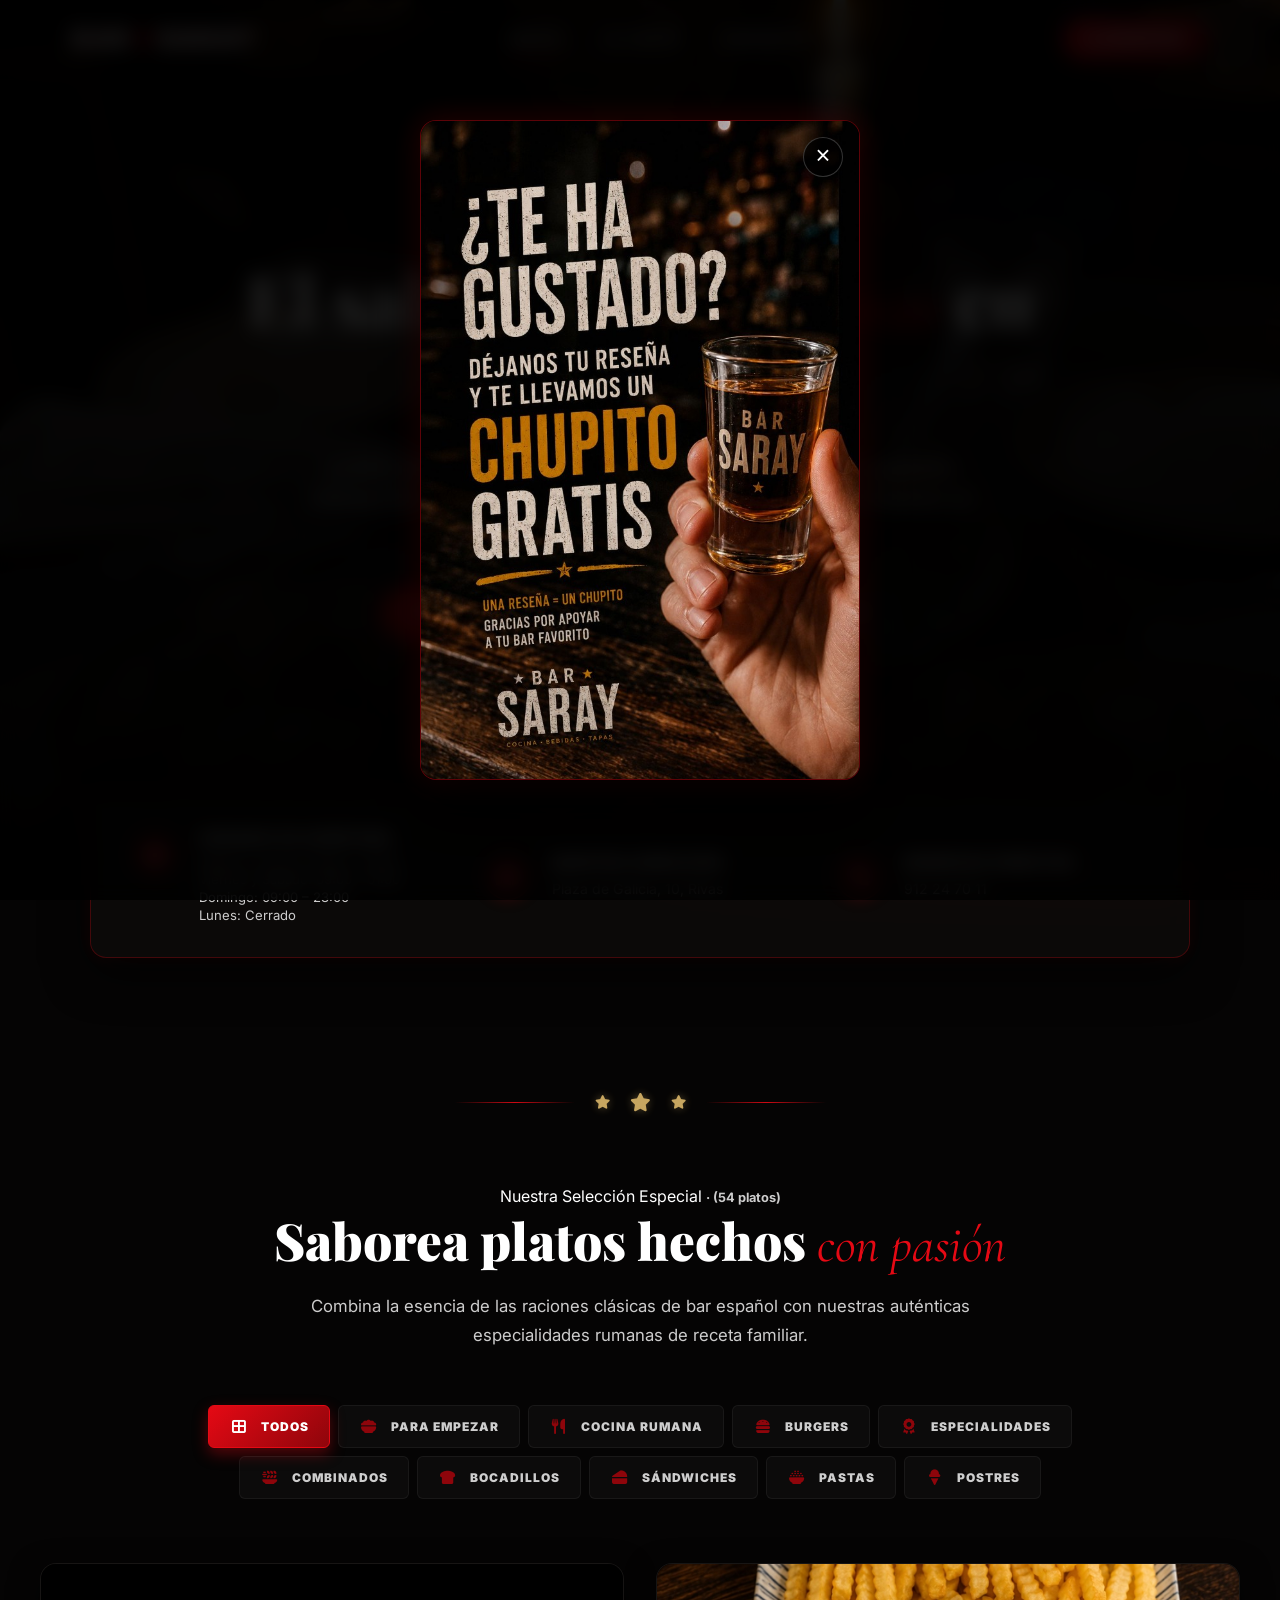
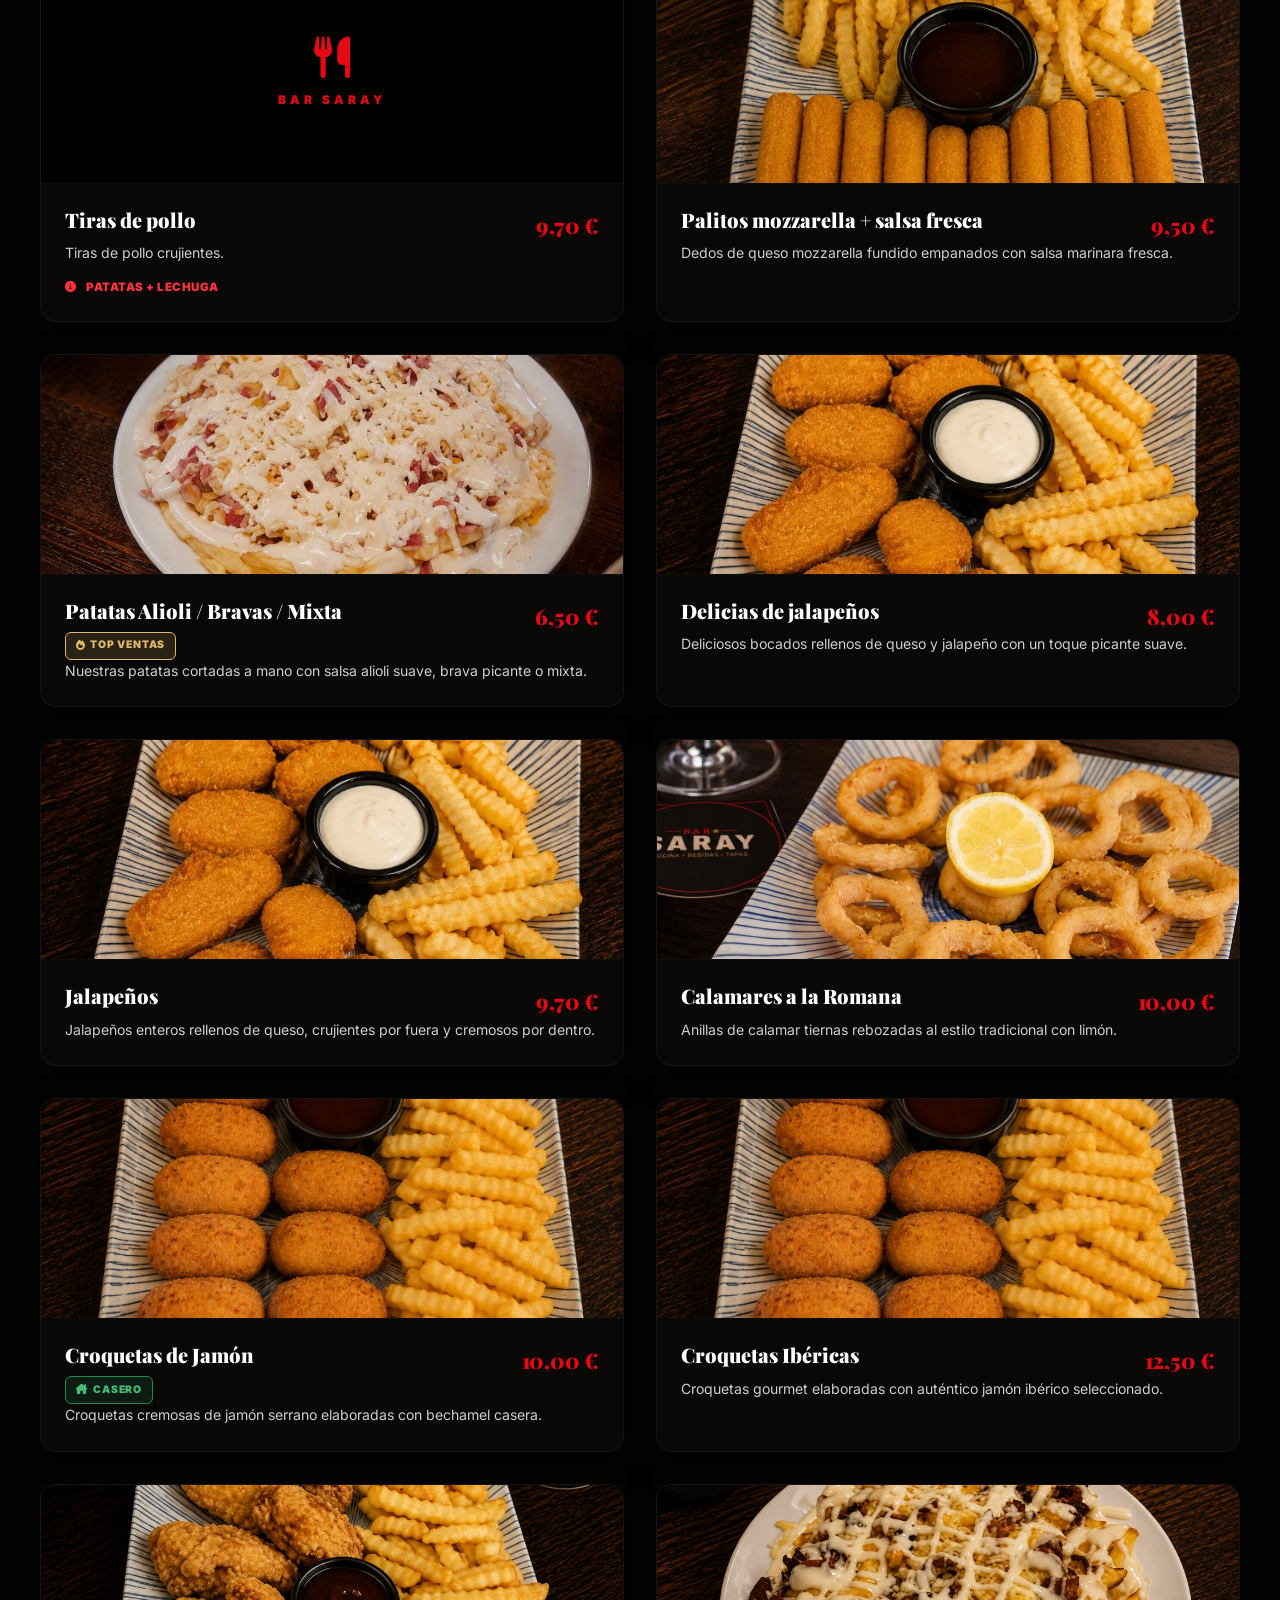
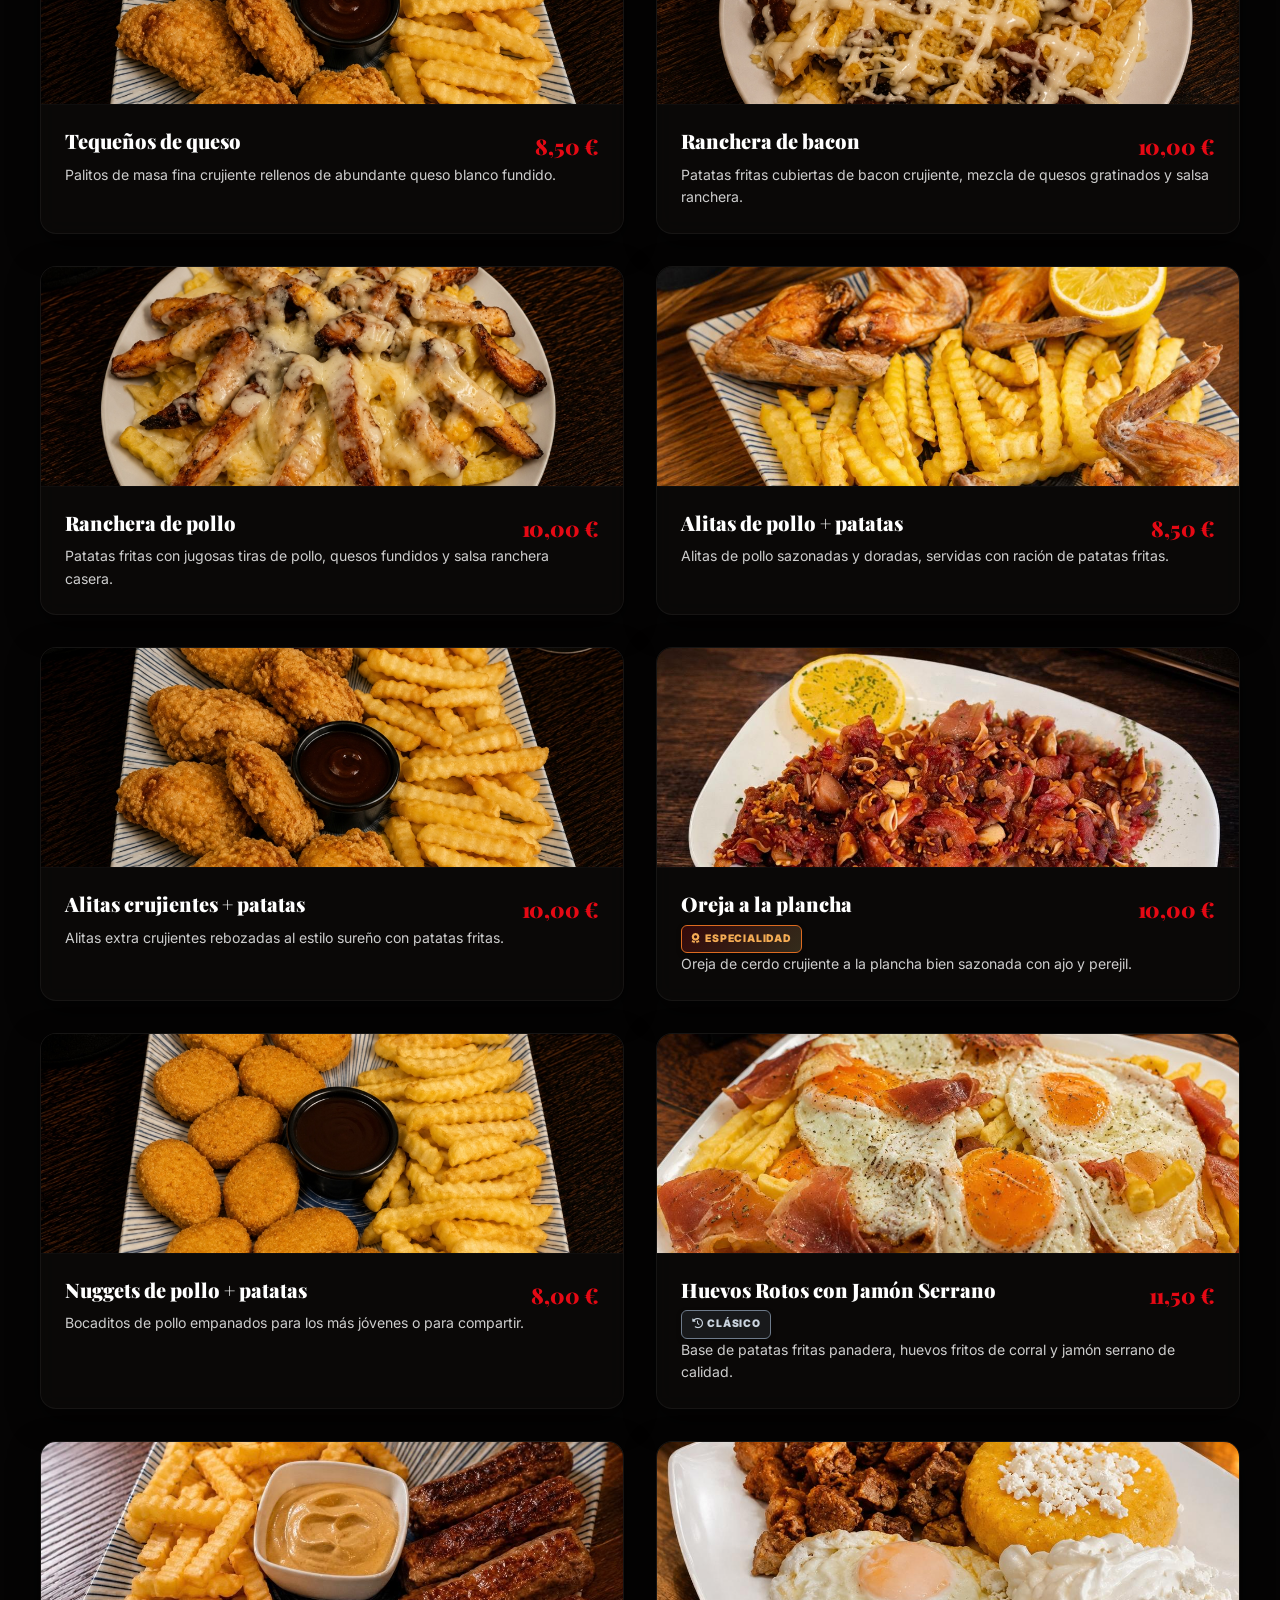
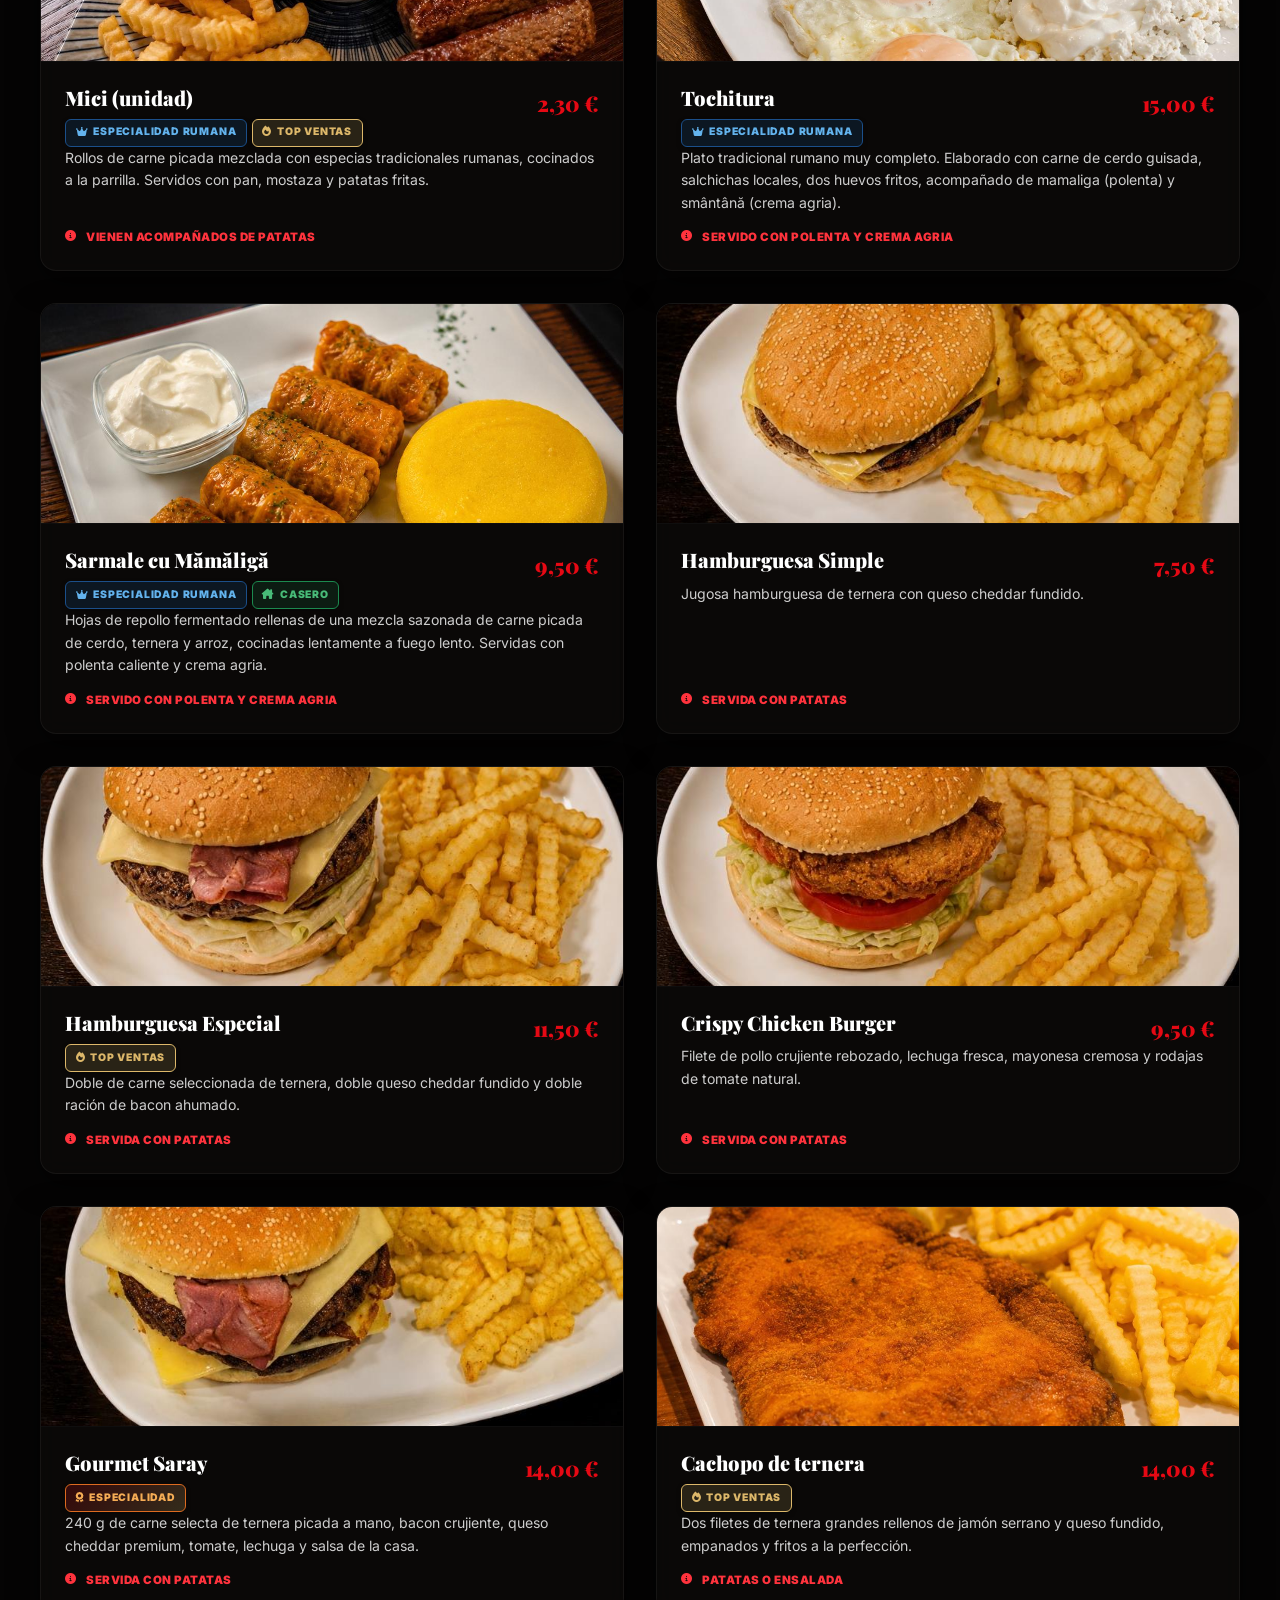
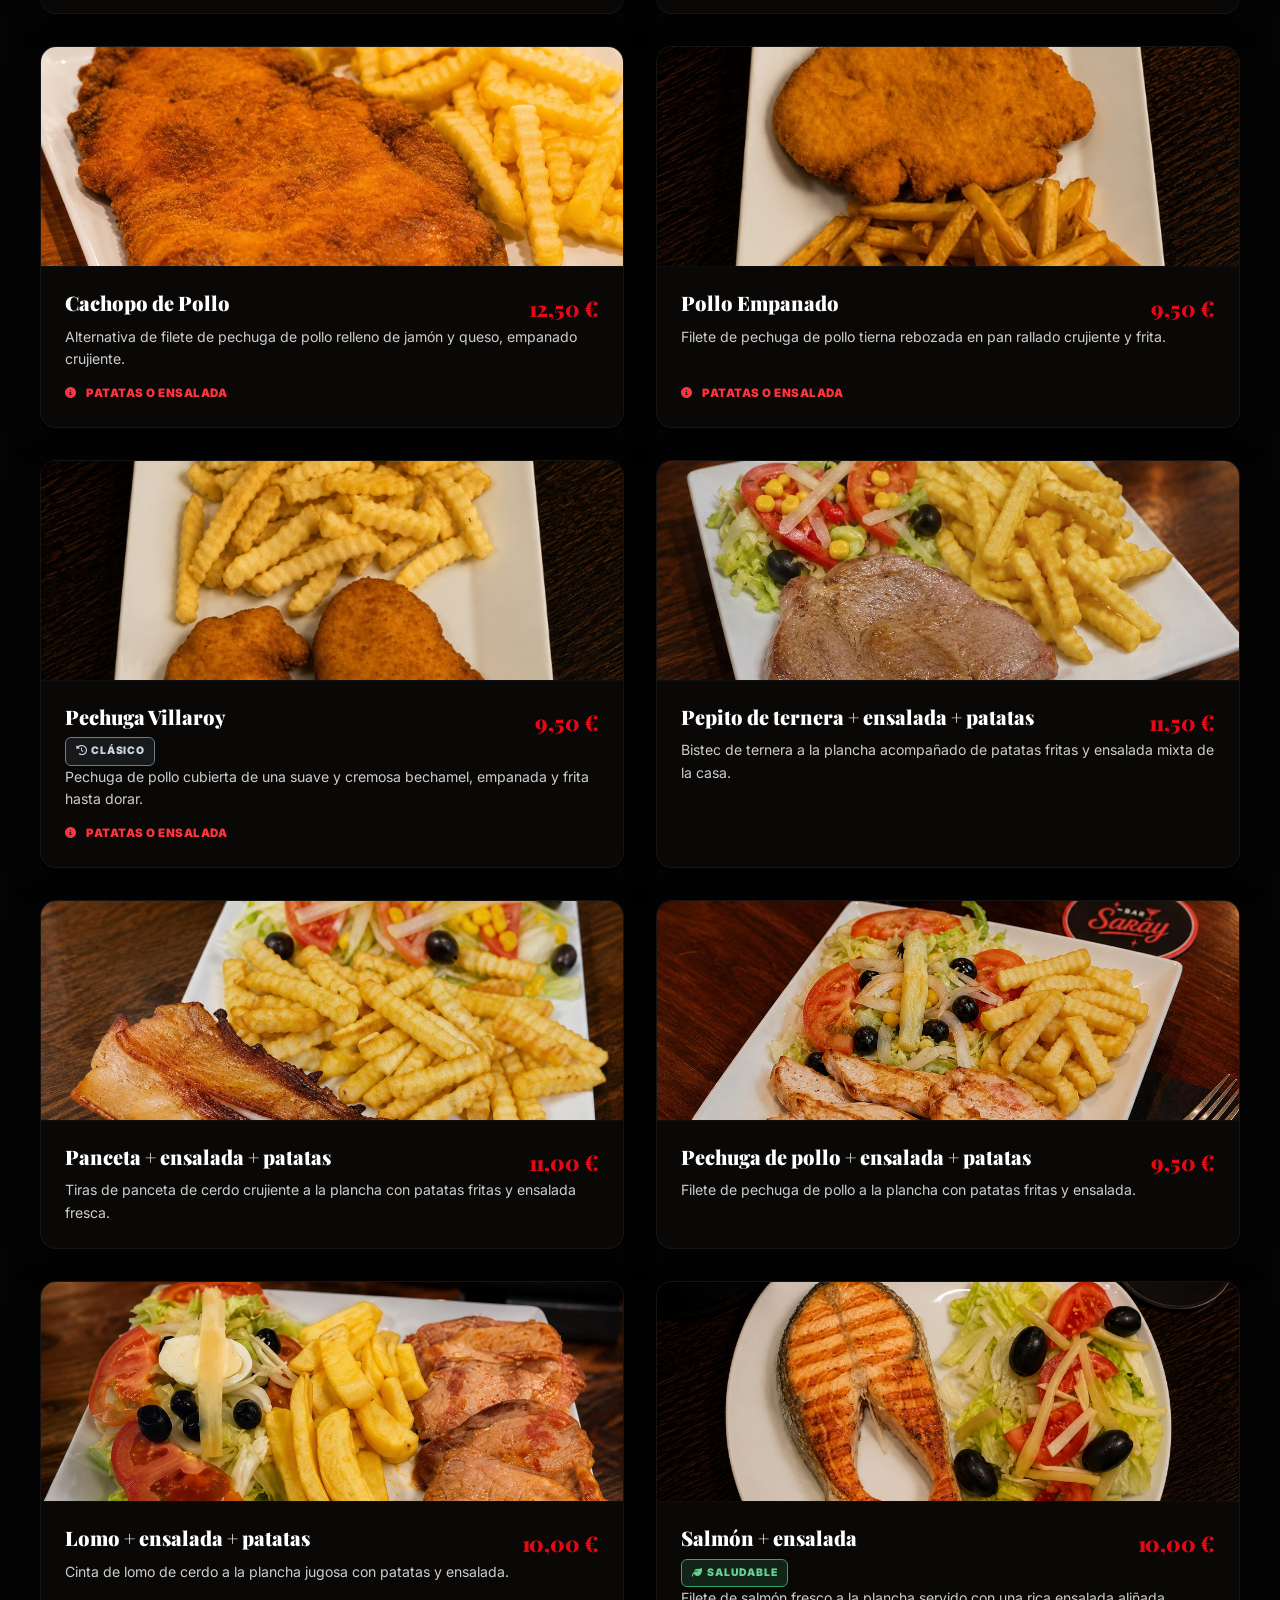
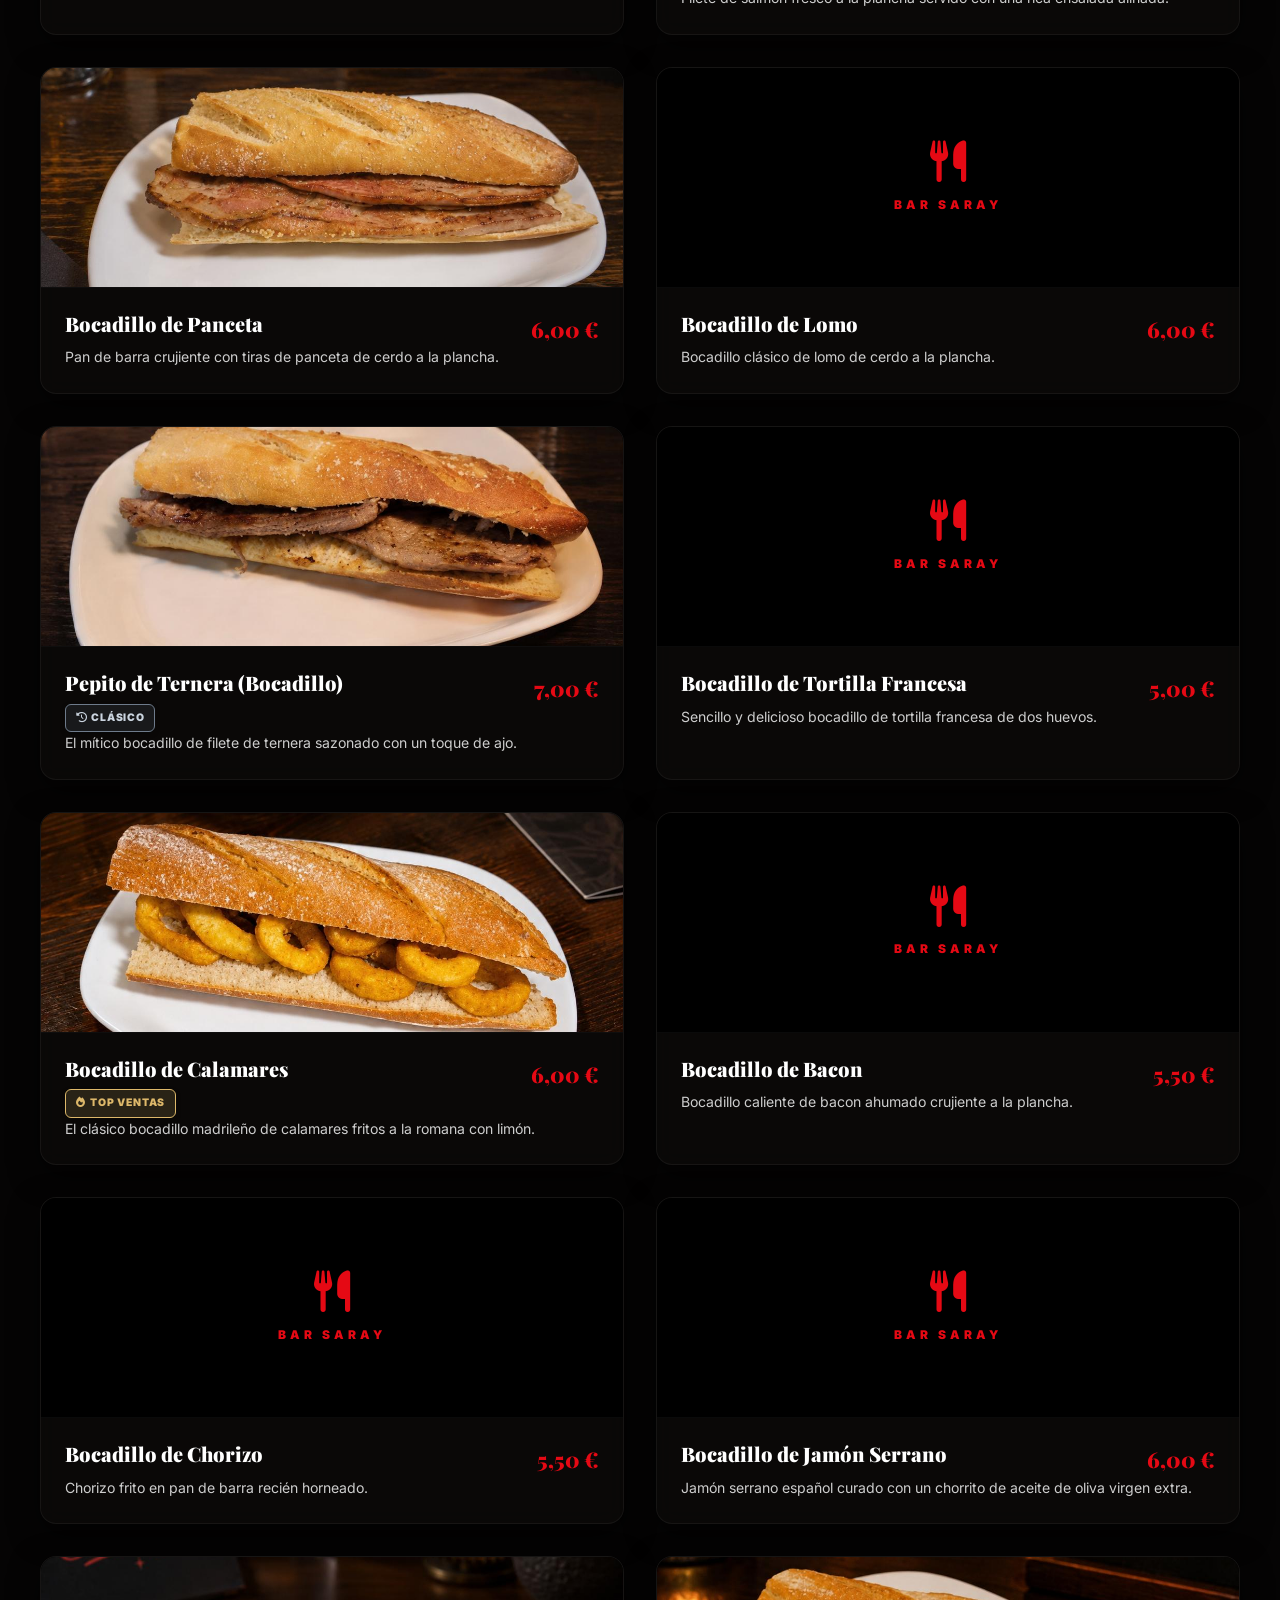
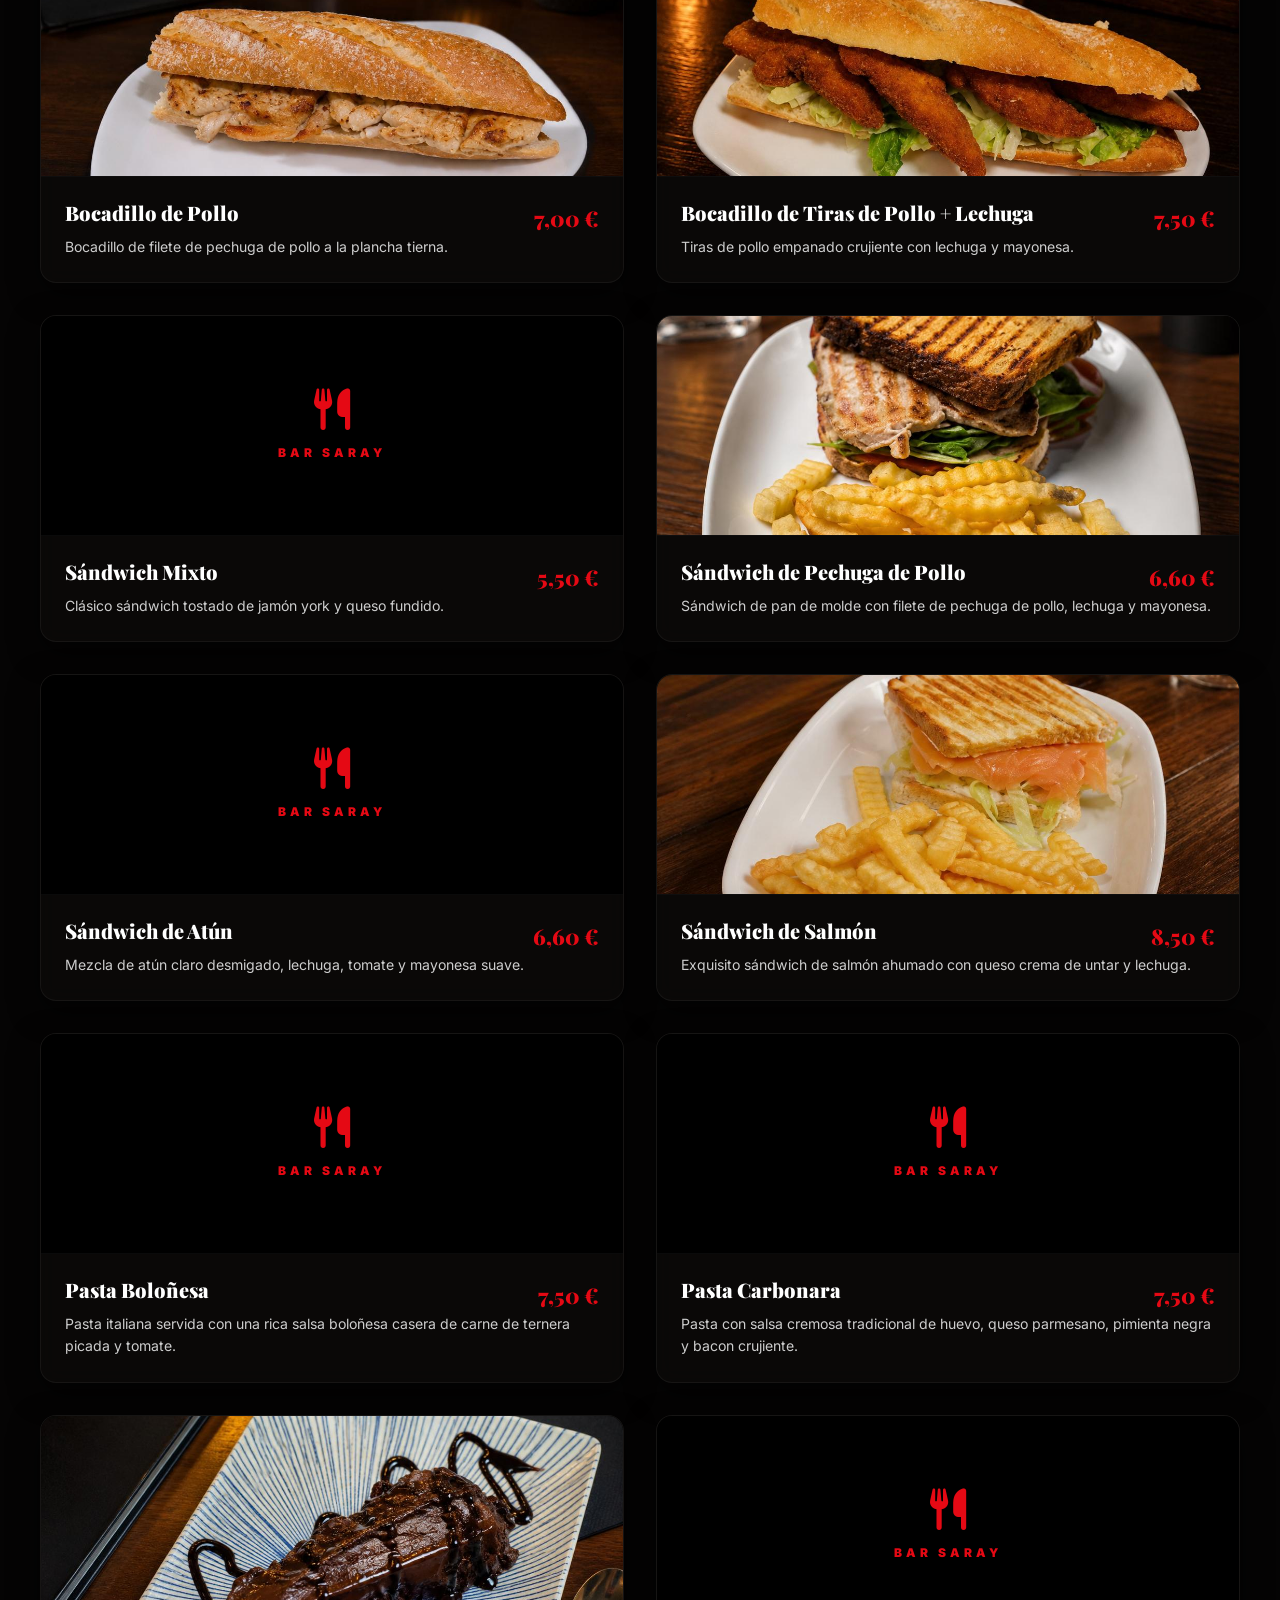
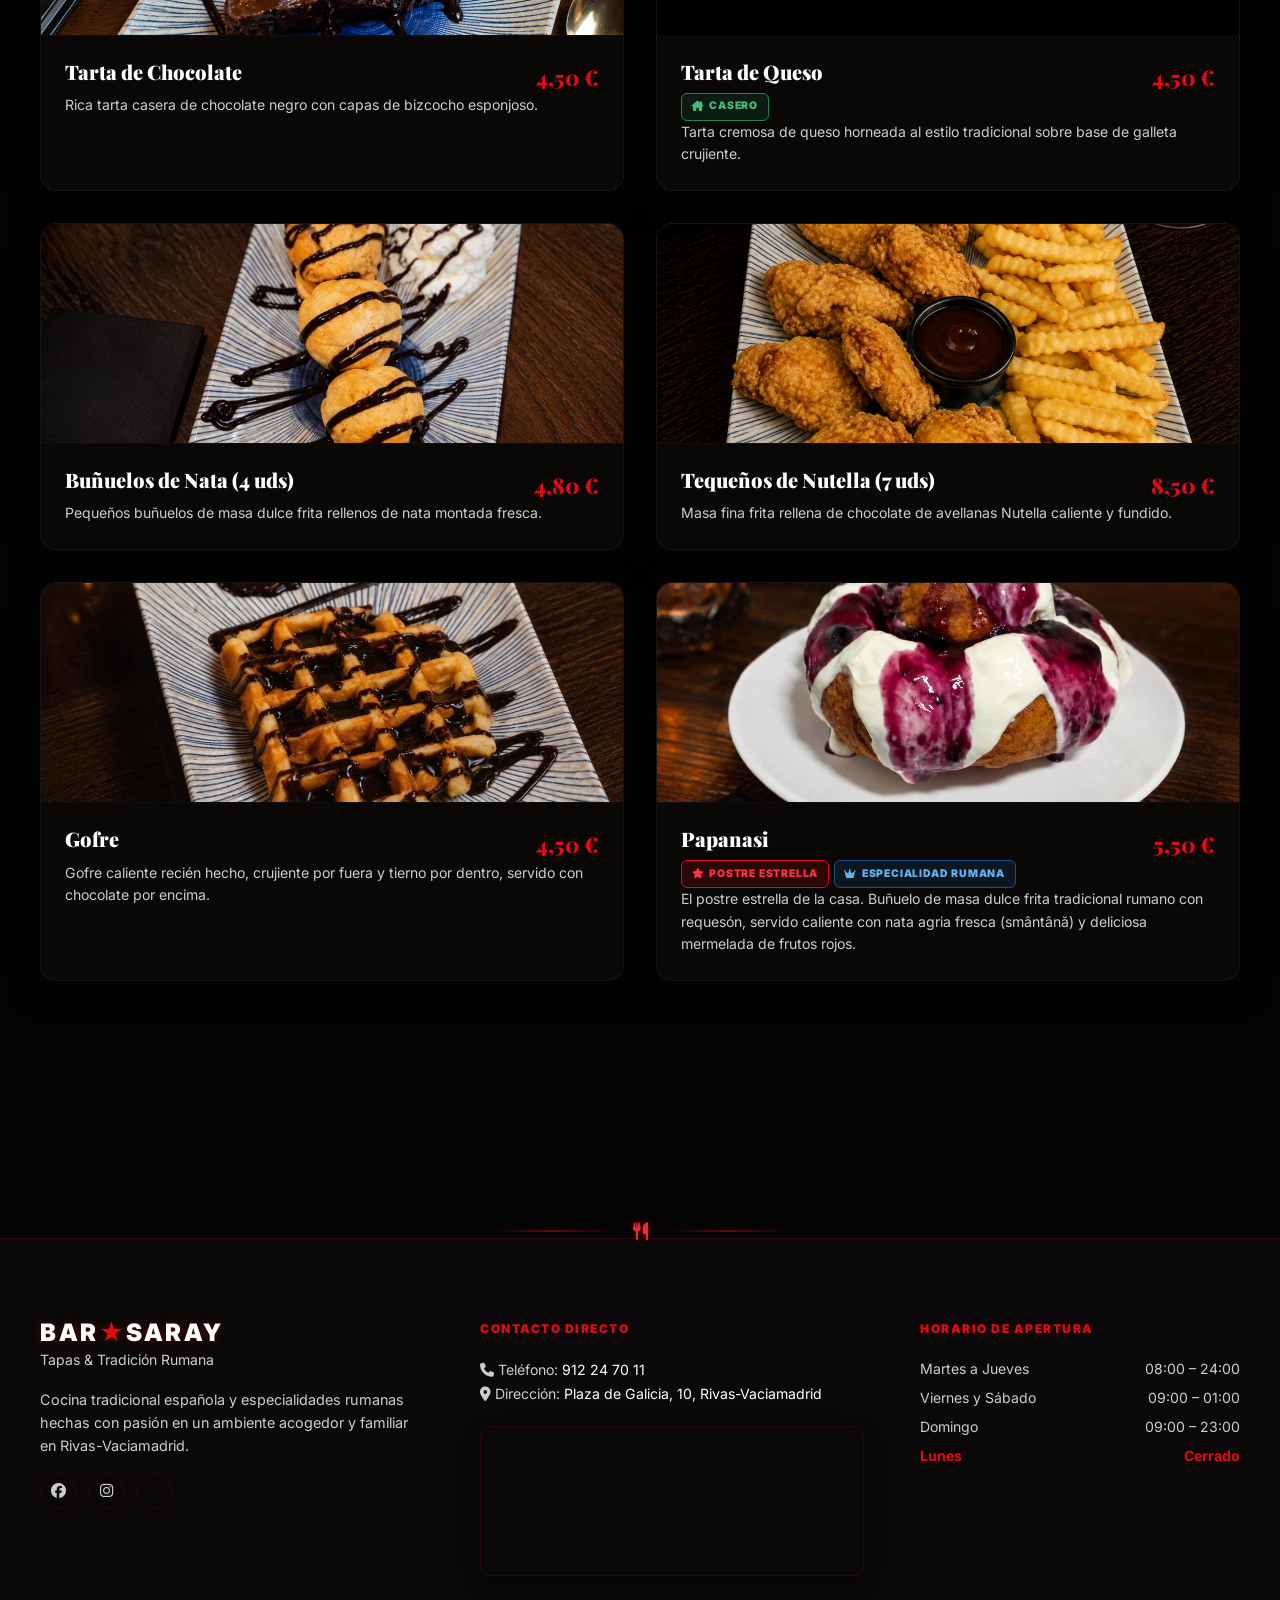
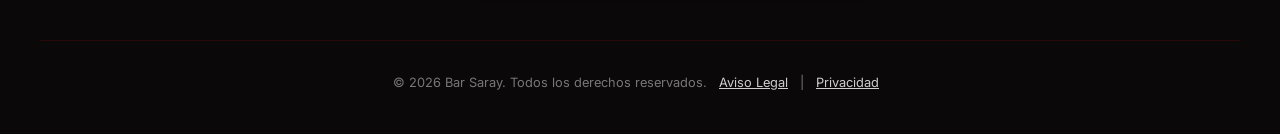
==== commit 8259e0cc: "Update welcome info band hours: add Monday closed" ====
--- a/index.html
+++ b/index.html
@@ -94,7 +94,8 @@
           <p style="font-size: 0.82rem; line-height: 1.35; margin: 0; color: var(--text-muted);">
             Martes a Jueves: 08:00 – 24:00<br>
             Viernes y Sábado: 09:00 – 01:00<br>
-            Domingo: 09:00 – 23:00
+            Domingo: 09:00 – 23:00<br>
+            Lunes: Cerrado
           </p>
         </div>
       </div>
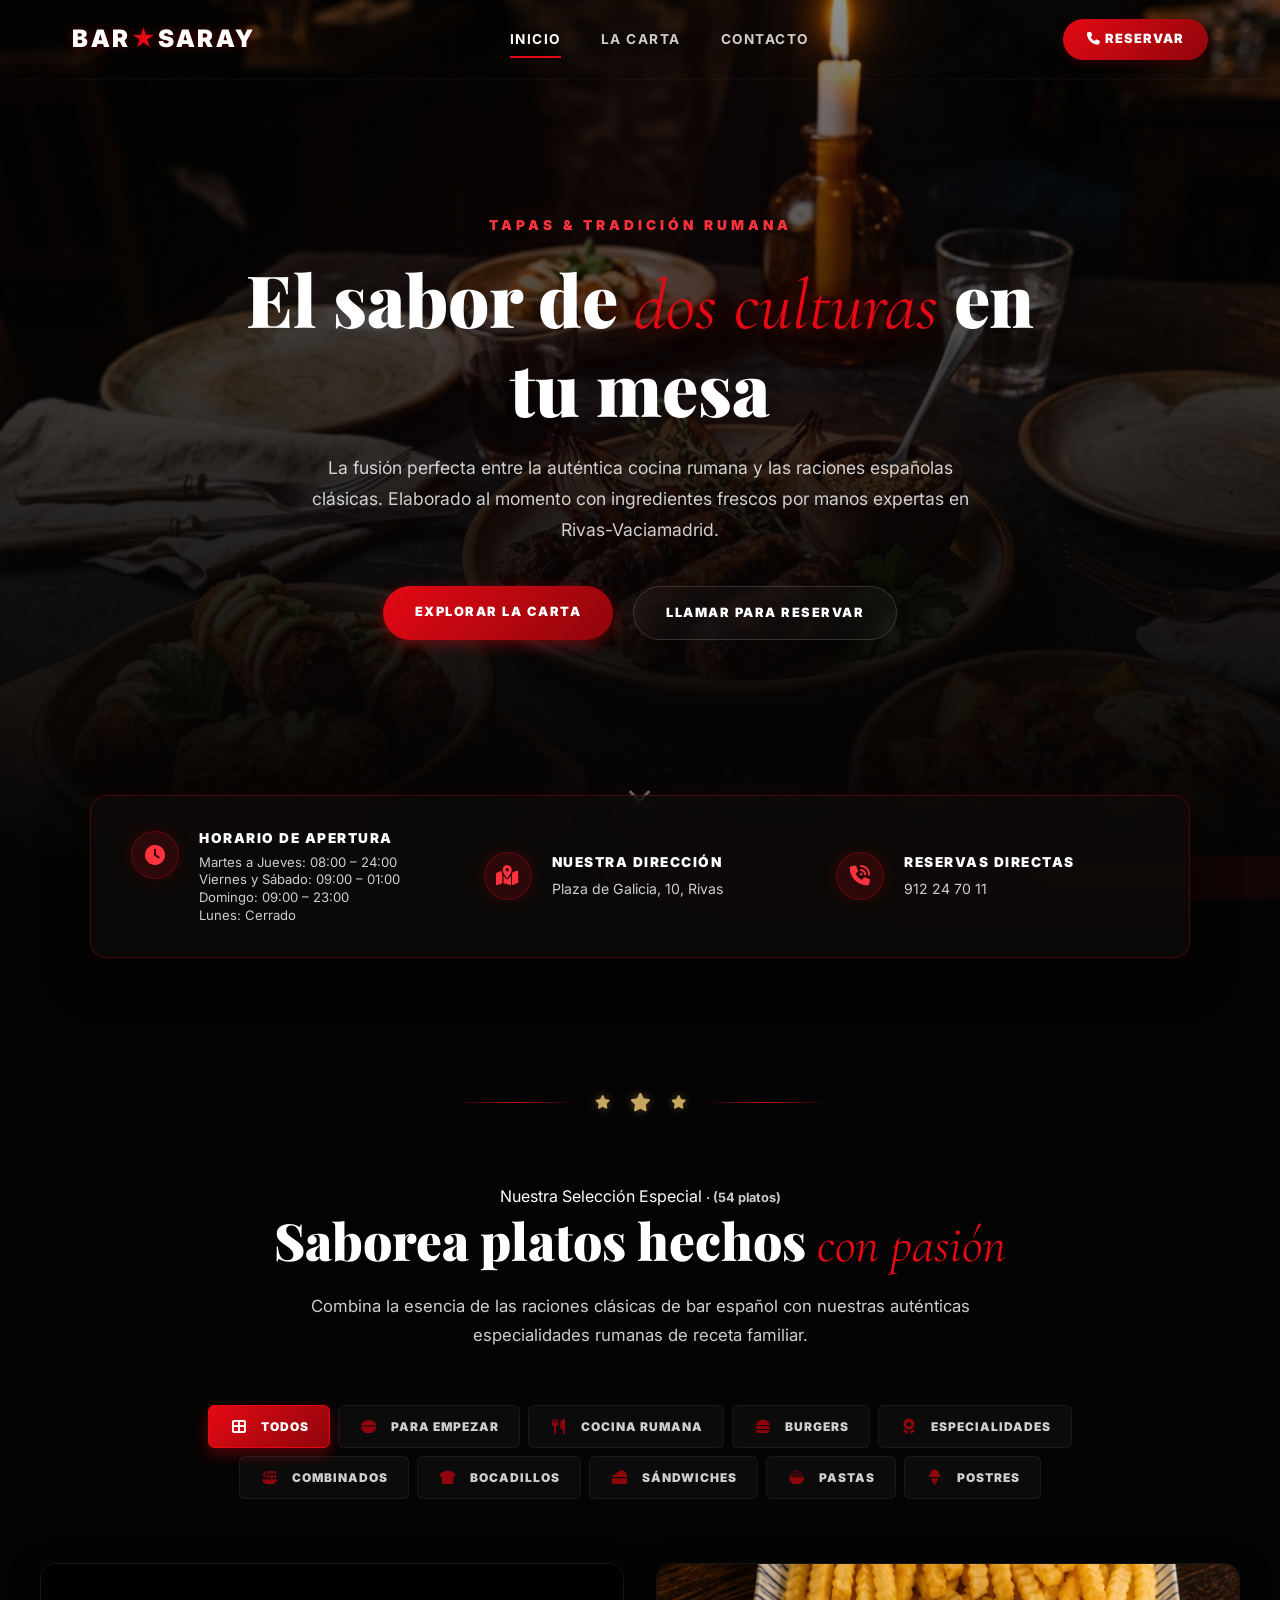
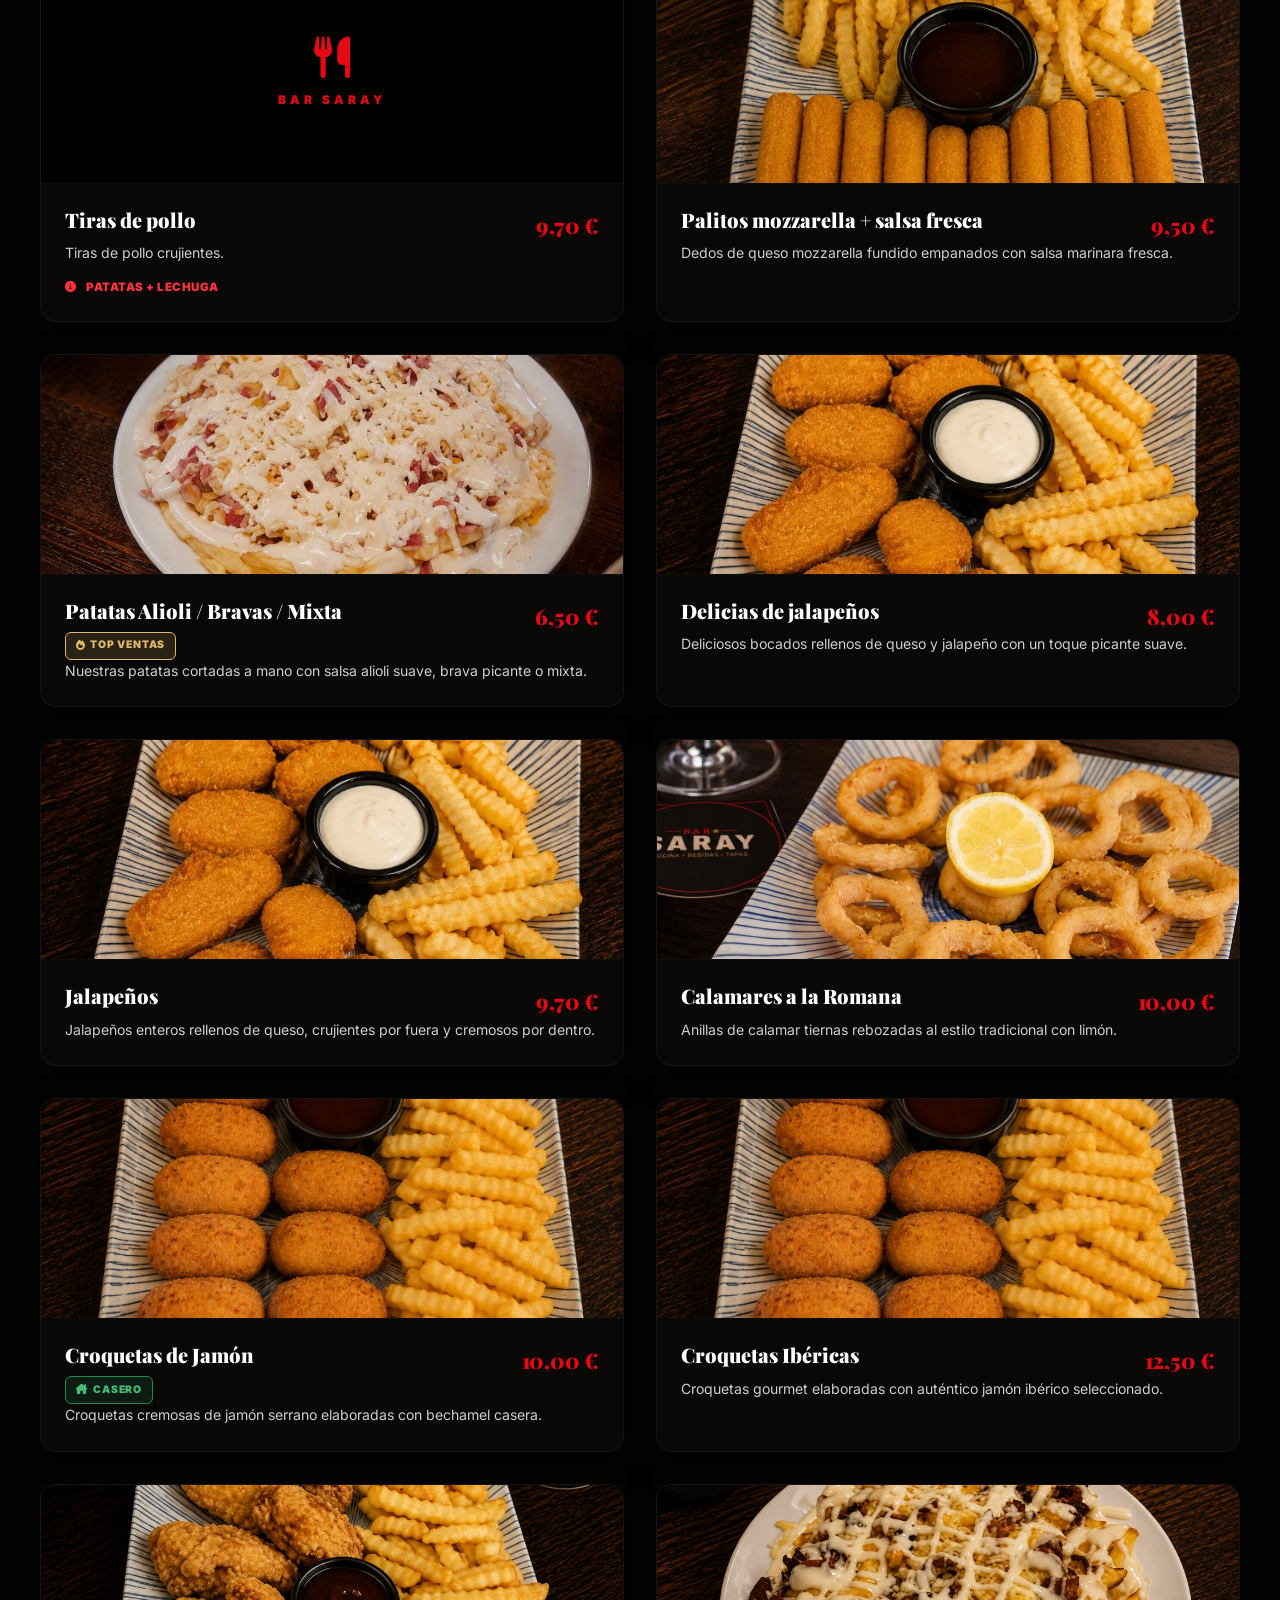
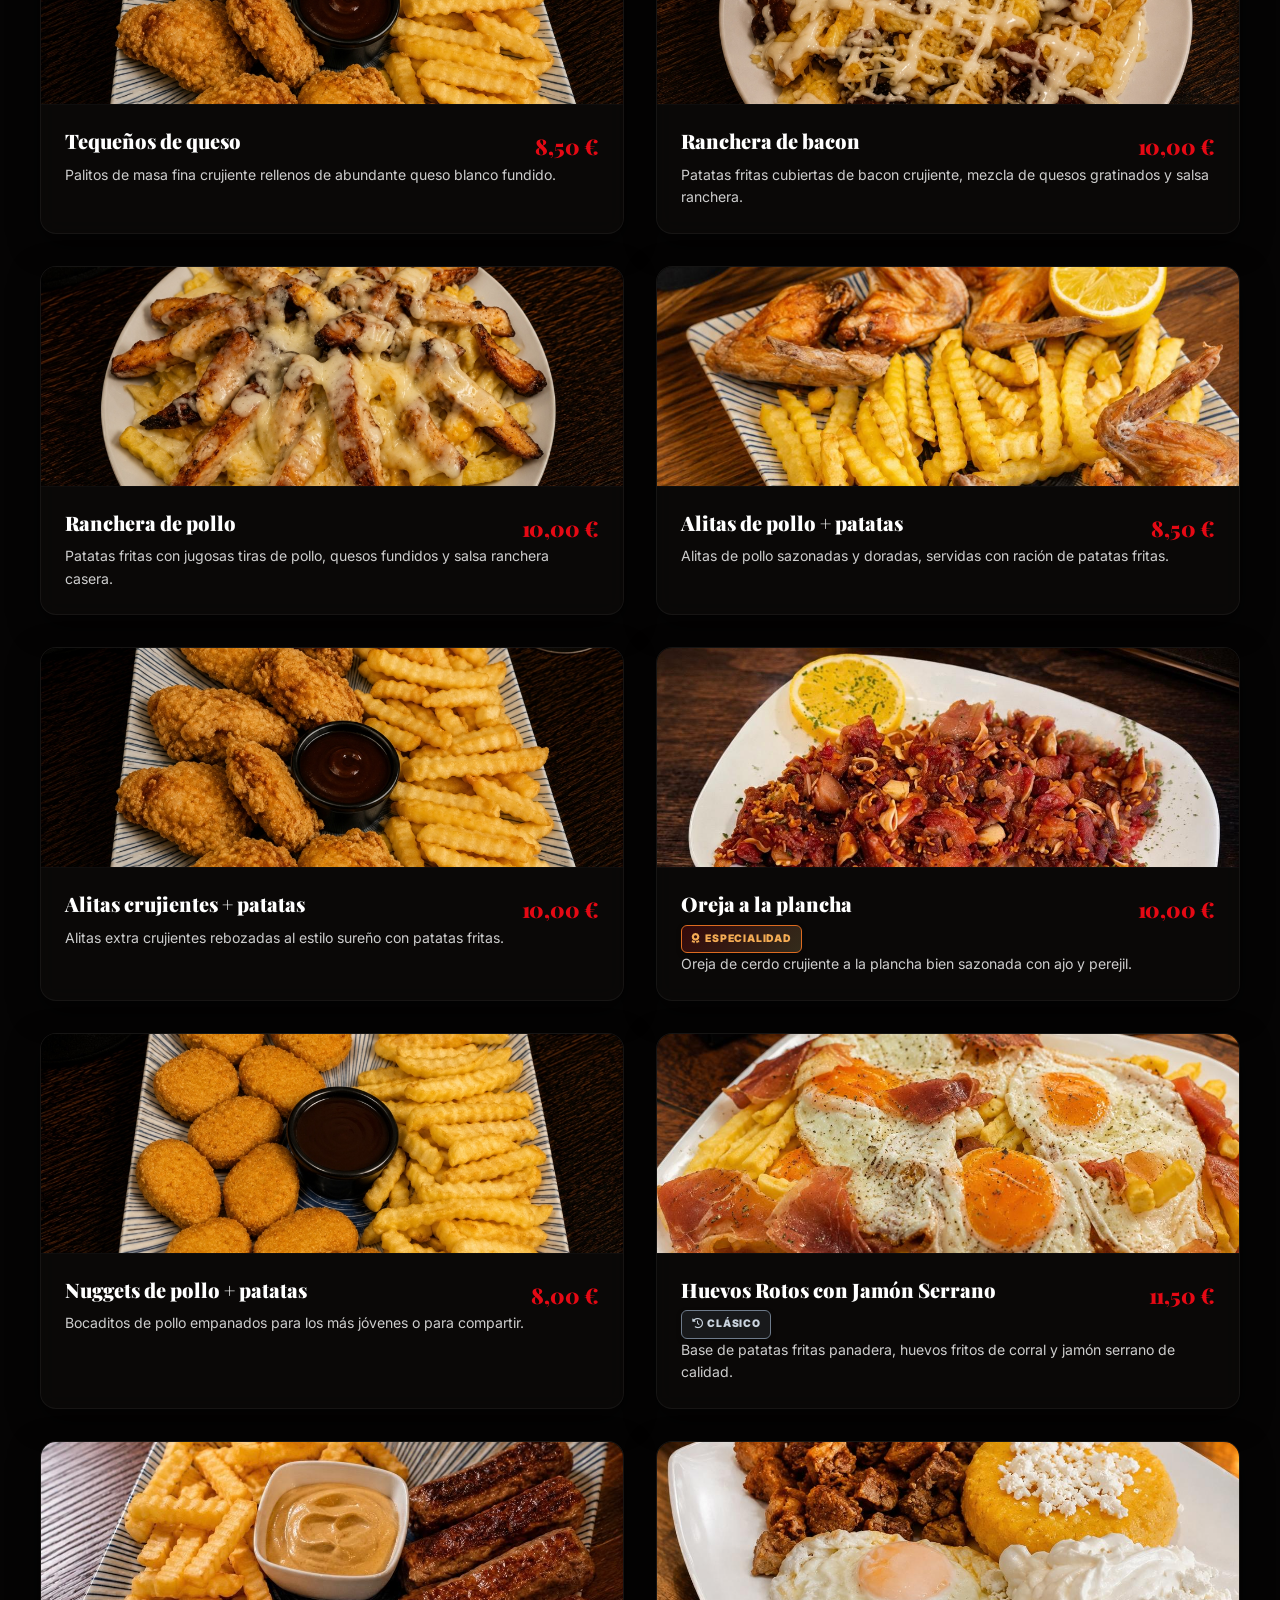
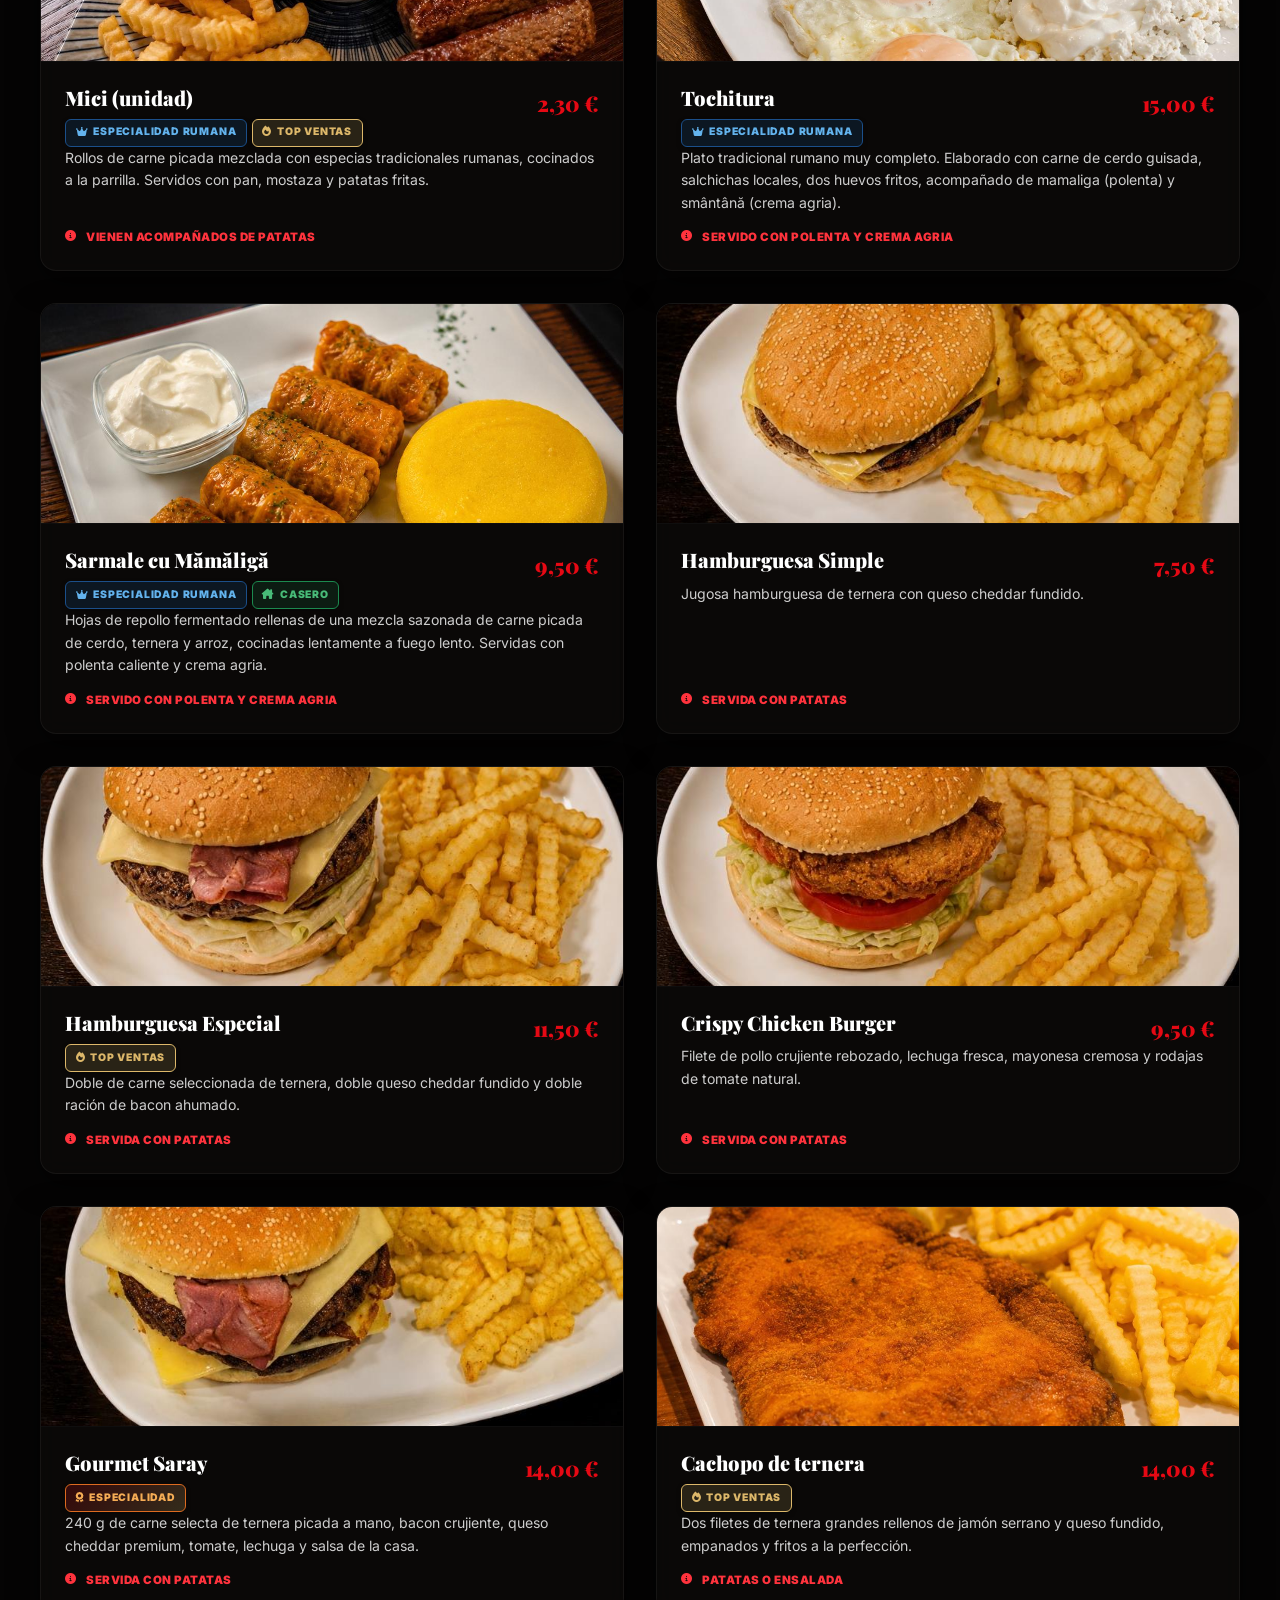
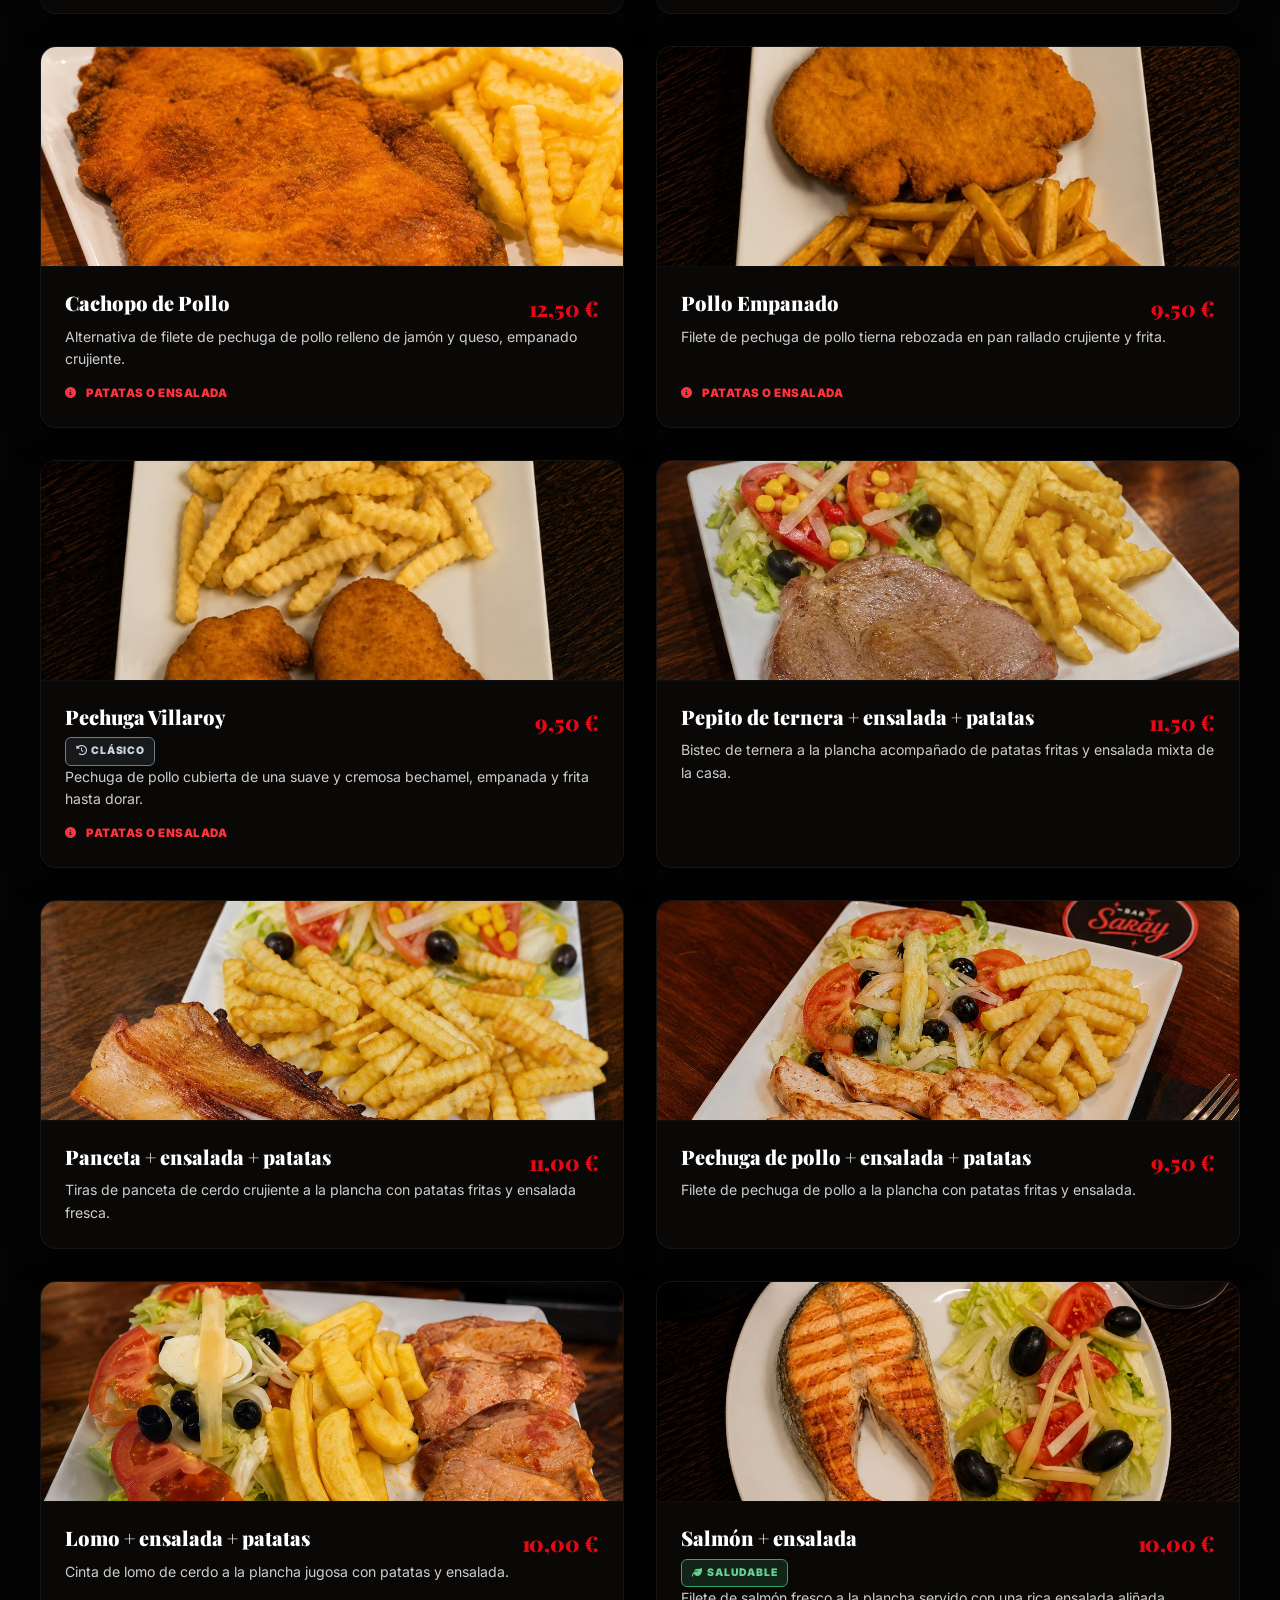
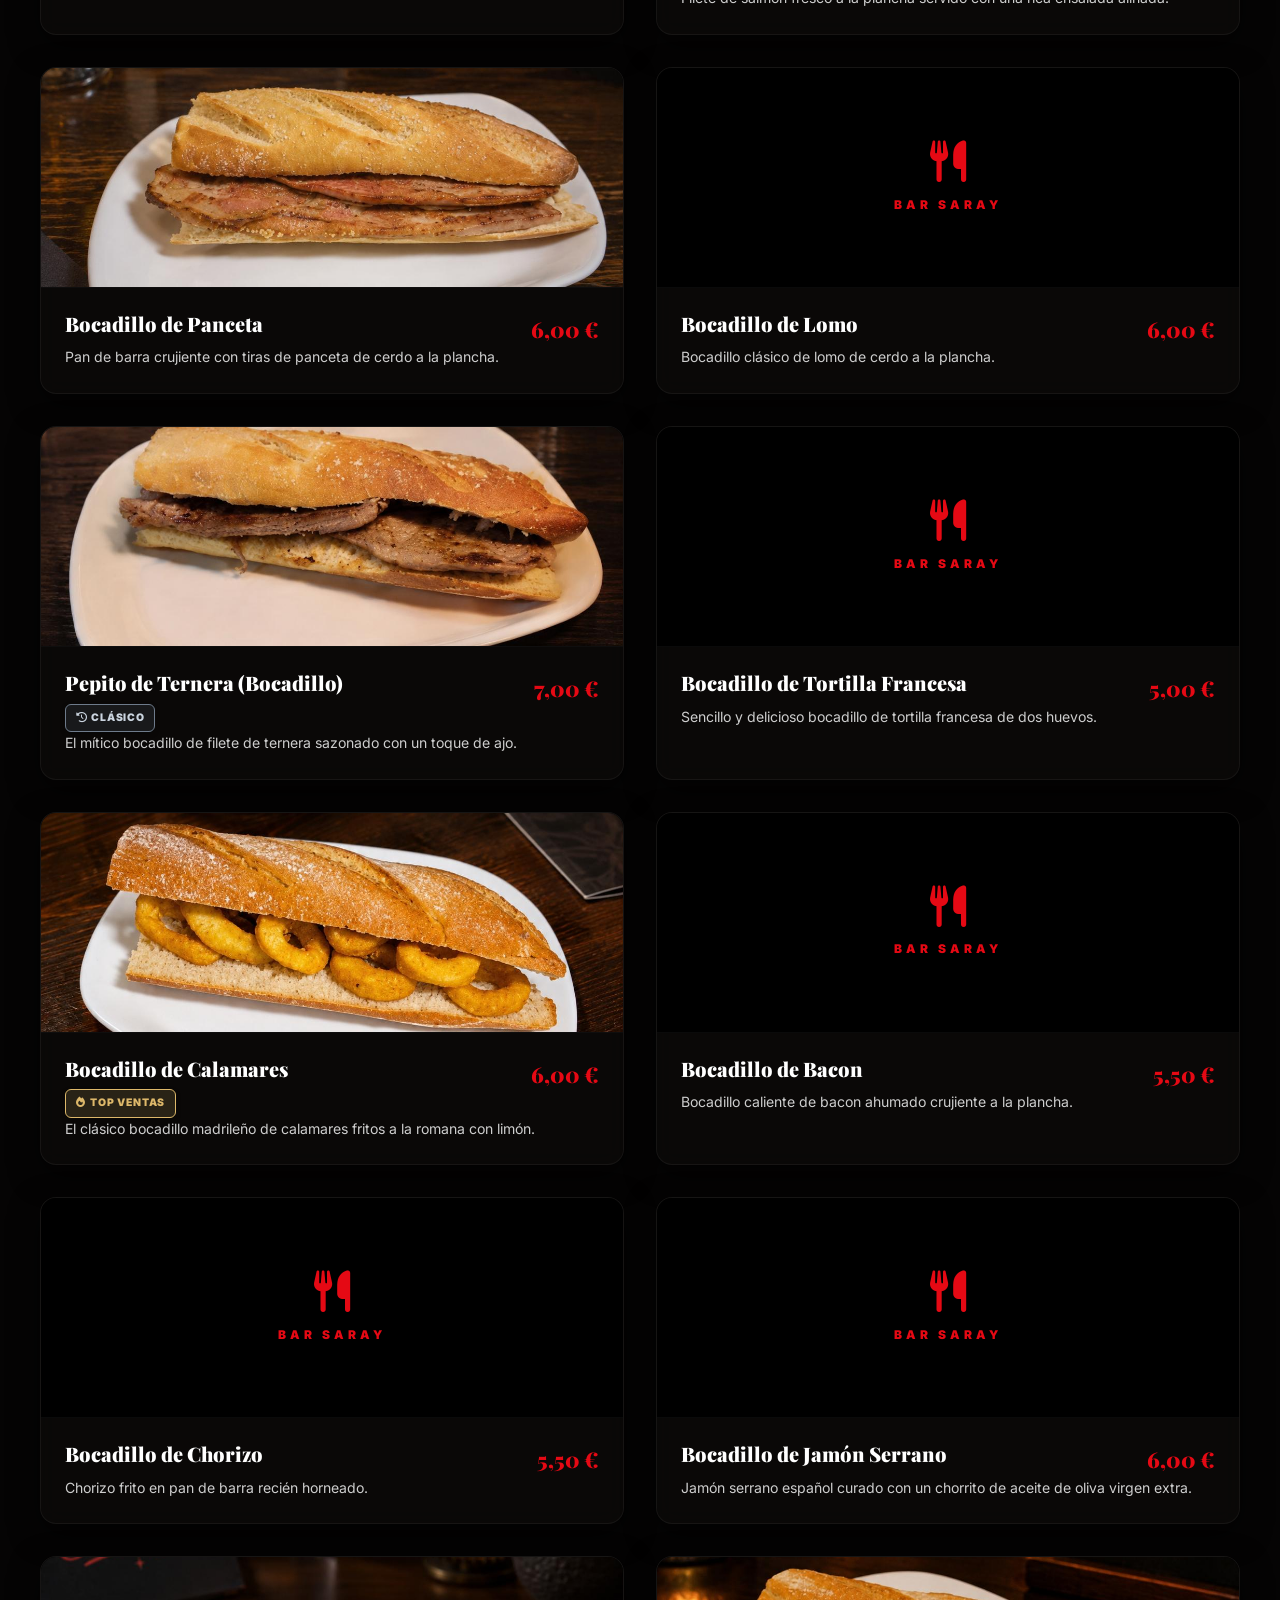
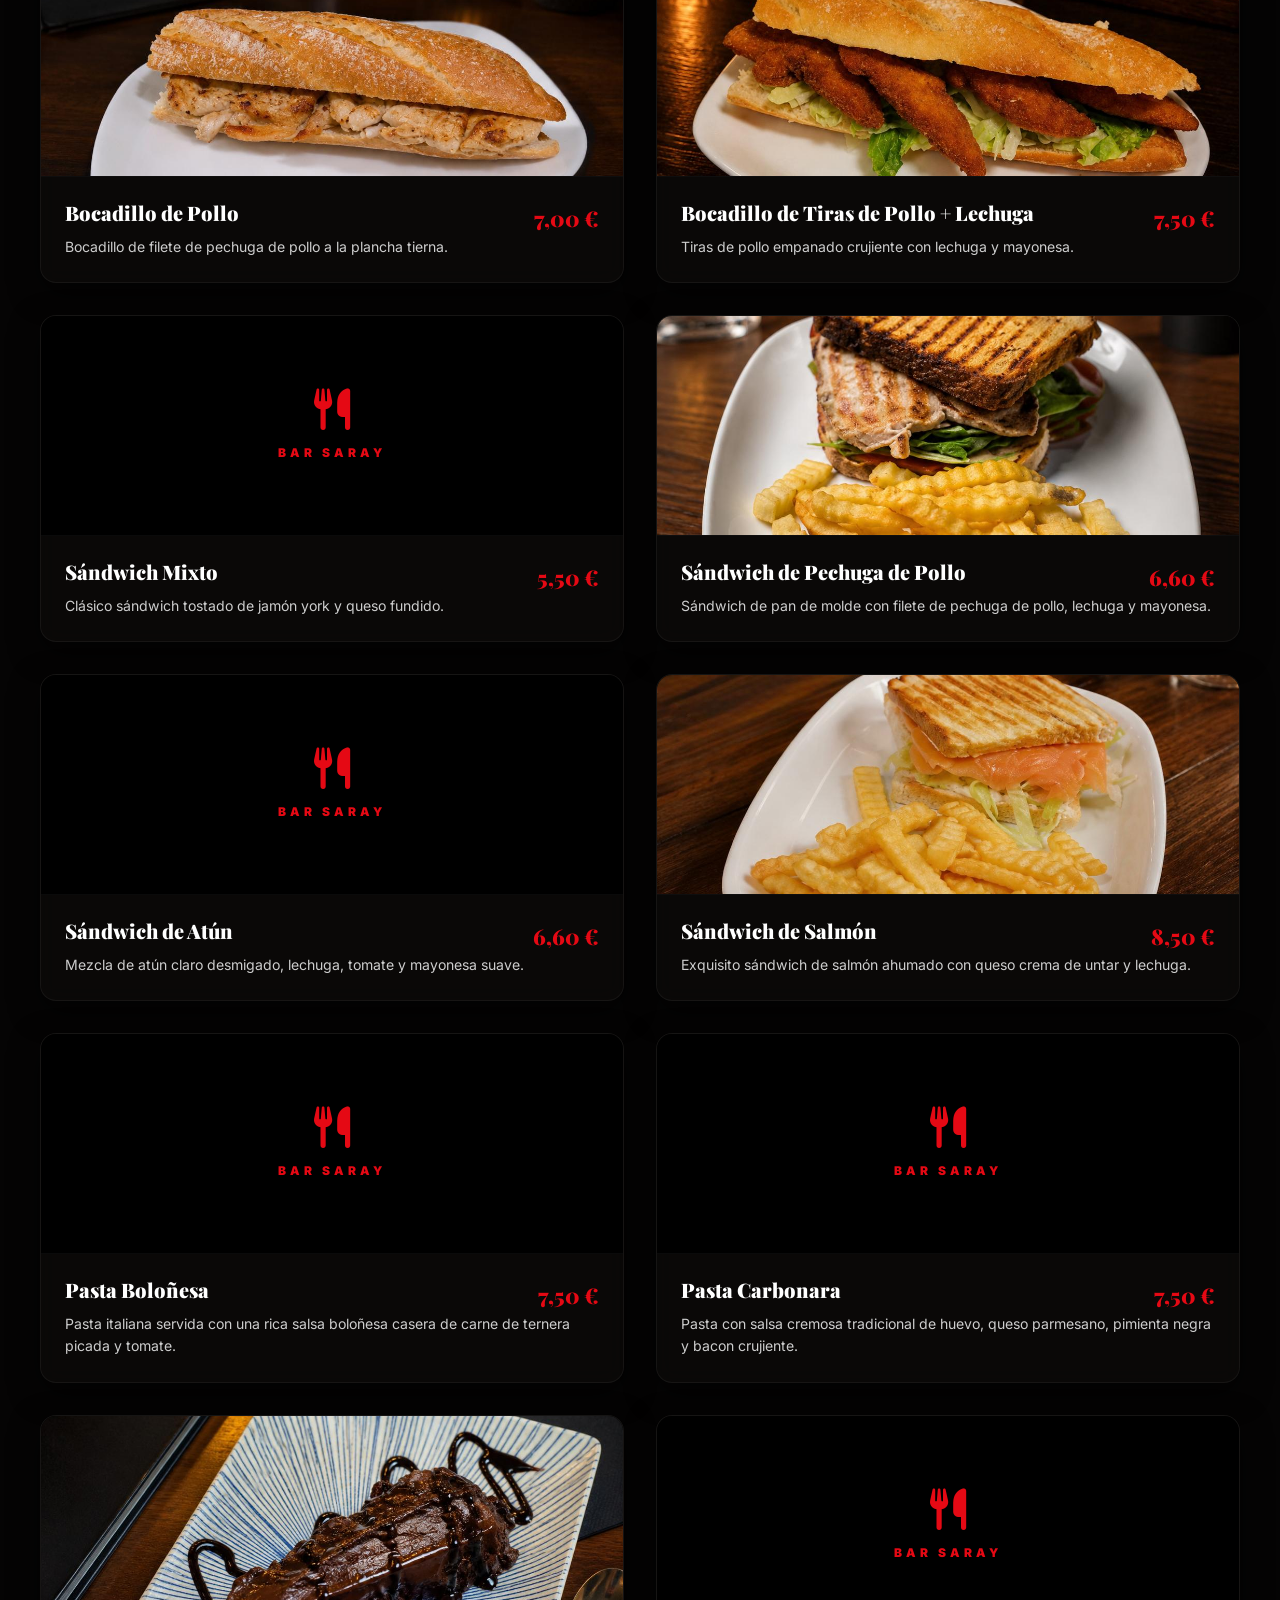
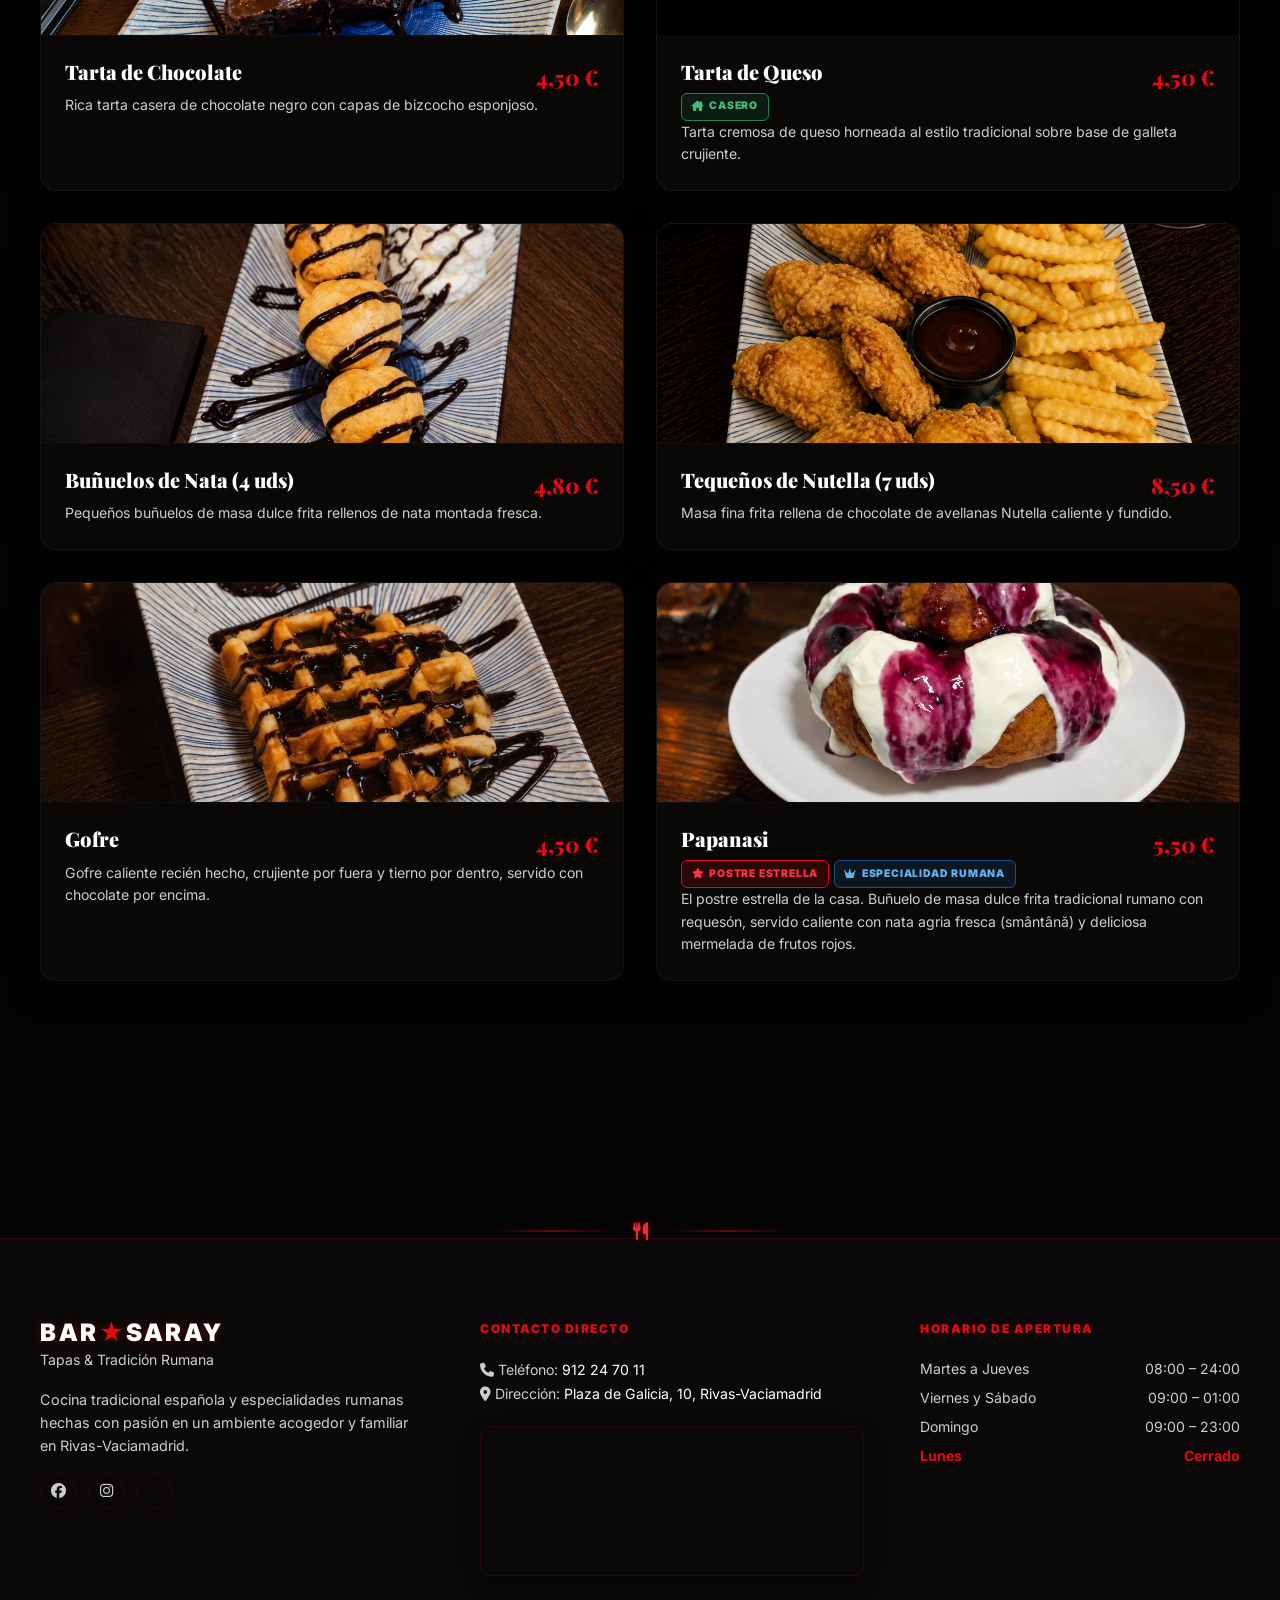
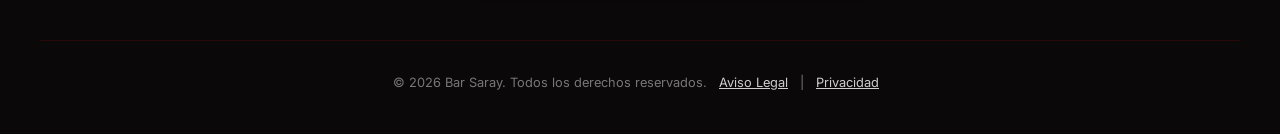
==== commit 8d036642: "Remove promotion popup modal and delete generated PDFs and QRs" ====
--- a/index.html
+++ b/index.html
@@ -20,9 +20,10 @@
   <!-- Favicon -->
   <link class="favicon" rel="icon" type="image/png" href="data:image/svg+xml,%3Csvg xmlns='http://www.w3.org/2000/svg' viewBox='0 0 100 100'%3E%3Ctext y='.9em' font-size='90'%3E⭐%3C/text%3E%3C/svg%3E">
 
-  <!-- Google Fonts Preconnect -->
+  <!-- Google Fonts -->
   <link rel="preconnect" href="https://fonts.googleapis.com">
   <link rel="preconnect" href="https://fonts.gstatic.com" crossorigin>
+  <link href="https://fonts.googleapis.com/css2?family=Cormorant+Garamond:ital,wght@0,300;0,400;0,500;0,600;0,700;1,300;1,400;1,600&family=Inter:wght@300;400;500;600;700;800;900&family=Playfair+Display:ital,wght@0,700;0,900;1,400;1,700&display=swap" rel="stylesheet">
 
   <!-- FontAwesome -->
   <link rel="stylesheet" href="https://cdnjs.cloudflare.com/ajax/libs/font-awesome/6.4.0/css/all.min.css">
@@ -224,14 +225,6 @@
     <i class="fa-solid fa-arrow-up"></i>
   </button>
 
-  <!-- Promotion Modal Popup -->
-  <div id="promo-modal" class="promo-modal">
-    <div class="promo-modal-content">
-      <button id="promo-close" class="promo-close-btn" aria-label="Cerrar promoción">&times;</button>
-      <img src="images/promo-chupito.jpg" alt="Promoción Chupito Gratis" class="promo-img">
-    </div>
-  </div>
-
   <!-- JavaScript logic file -->
   <script src="app.js"></script>
 </body>
--- a/styles.css
+++ b/styles.css
@@ -68,6 +68,7 @@
   box-sizing: border-box;
   margin: 0;
   padding: 0;
+  -webkit-tap-highlight-color: transparent;
 }
 
 html {
@@ -75,6 +76,8 @@
   font-size: 16px;
   -webkit-font-smoothing: antialiased;
   -moz-osx-font-smoothing: grayscale;
+  -webkit-text-size-adjust: 100%;
+  -ms-text-size-adjust: 100%;
 }
 
 body {
@@ -1291,12 +1294,12 @@
     margin-bottom: 3rem;
   }
 
-  /* Mobile Horizontal Category Pills */
+  /* Mobile Wrapped Category Pills */
   .menu-controls .categories-wrapper {
-    margin: 0 -1.25rem;
-    padding: 0 1.25rem;
-    overflow-x: auto;
-    -webkit-overflow-scrolling: touch;
+    margin: 0;
+    padding: 0;
+    overflow-x: visible;
+    width: 100%;
   }
 
   .menu-controls .categories-wrapper::-webkit-scrollbar {
@@ -1304,11 +1307,11 @@
   }
 
   .menu-controls .categories-container {
-    flex-wrap: nowrap;
-    justify-content: flex-start;
-    width: max-content;
-    padding-bottom: 0.5rem;
-    gap: 0.4rem;
+    flex-wrap: wrap;
+    justify-content: center;
+    width: 100%;
+    padding-bottom: 0;
+    gap: 0.5rem;
   }
 
   .btn-category {
@@ -1388,116 +1391,3 @@
     font-size: 1.1rem;
   }
 }
-
-/* ============================================================
-   PROMOTION POPUP MODAL
-   ============================================================ */
-.promo-modal {
-  position: fixed;
-  top: 0;
-  left: 0;
-  width: 100%;
-  height: 100%;
-  background-color: rgba(0, 0, 0, 0.88);
-  backdrop-filter: blur(10px);
-  -webkit-backdrop-filter: blur(10px);
-  z-index: 99999;
-  display: flex;
-  align-items: center;
-  justify-content: center;
-  opacity: 0;
-  pointer-events: none;
-  transition: opacity 0.4s cubic-bezier(0.25, 0.46, 0.45, 0.94);
-}
-
-.promo-modal.active {
-  opacity: 1;
-  pointer-events: auto;
-}
-
-.promo-modal-content {
-  position: relative;
-  max-width: 440px;
-  width: calc(100% - 3rem);
-  max-height: 90vh;
-  background-color: #000000;
-  border-radius: 16px;
-  overflow: hidden;
-  border: 1px solid rgba(229, 9, 20, 0.4);
-  box-shadow: 
-    0 24px 60px rgba(0, 0, 0, 0.9), 
-    0 0 30px rgba(229, 9, 20, 0.2);
-  transform: scale(0.85) translateY(20px);
-  transition: transform 0.5s cubic-bezier(0.34, 1.56, 0.64, 1);
-  display: flex;
-  flex-direction: column;
-}
-
-.promo-modal.active .promo-modal-content {
-  transform: scale(1) translateY(0);
-}
-
-.promo-close-btn {
-  position: absolute;
-  top: 1rem;
-  right: 1rem;
-  width: 40px;
-  height: 40px;
-  border-radius: 50%;
-  background-color: rgba(0, 0, 0, 0.75);
-  border: 1px solid rgba(255, 255, 255, 0.2);
-  color: var(--white);
-  font-size: 1.6rem;
-  line-height: 1;
-  display: flex;
-  align-items: center;
-  justify-content: center;
-  cursor: pointer;
-  transition: all var(--t-fast);
-  z-index: 10;
-  padding-bottom: 2px;
-}
-
-.promo-close-btn:hover {
-  background-color: var(--red);
-  border-color: var(--red);
-  transform: rotate(90deg) scale(1.1);
-  box-shadow: 0 0 15px var(--red-glow-strong);
-}
-
-.promo-img {
-  width: 100%;
-  height: auto;
-  max-height: 85vh;
-  display: block;
-  object-fit: contain;
-}
-
-/* Mobile Responsive Optimizations for Promo Modal */
-@media (max-width: 480px) {
-  .promo-modal-content {
-    max-width: 350px;
-    width: 90%;
-    max-height: 82vh;
-    border-radius: 12px;
-  }
-  .promo-img {
-    max-height: 78vh;
-  }
-  .promo-close-btn {
-    top: 0.75rem;
-    right: 0.75rem;
-    width: 36px;
-    height: 36px;
-    font-size: 1.4rem;
-  }
-}
-
-@media (max-height: 650px) {
-  .promo-modal-content {
-    max-height: 95vh;
-  }
-  .promo-img {
-    max-height: 90vh;
-  }
-}
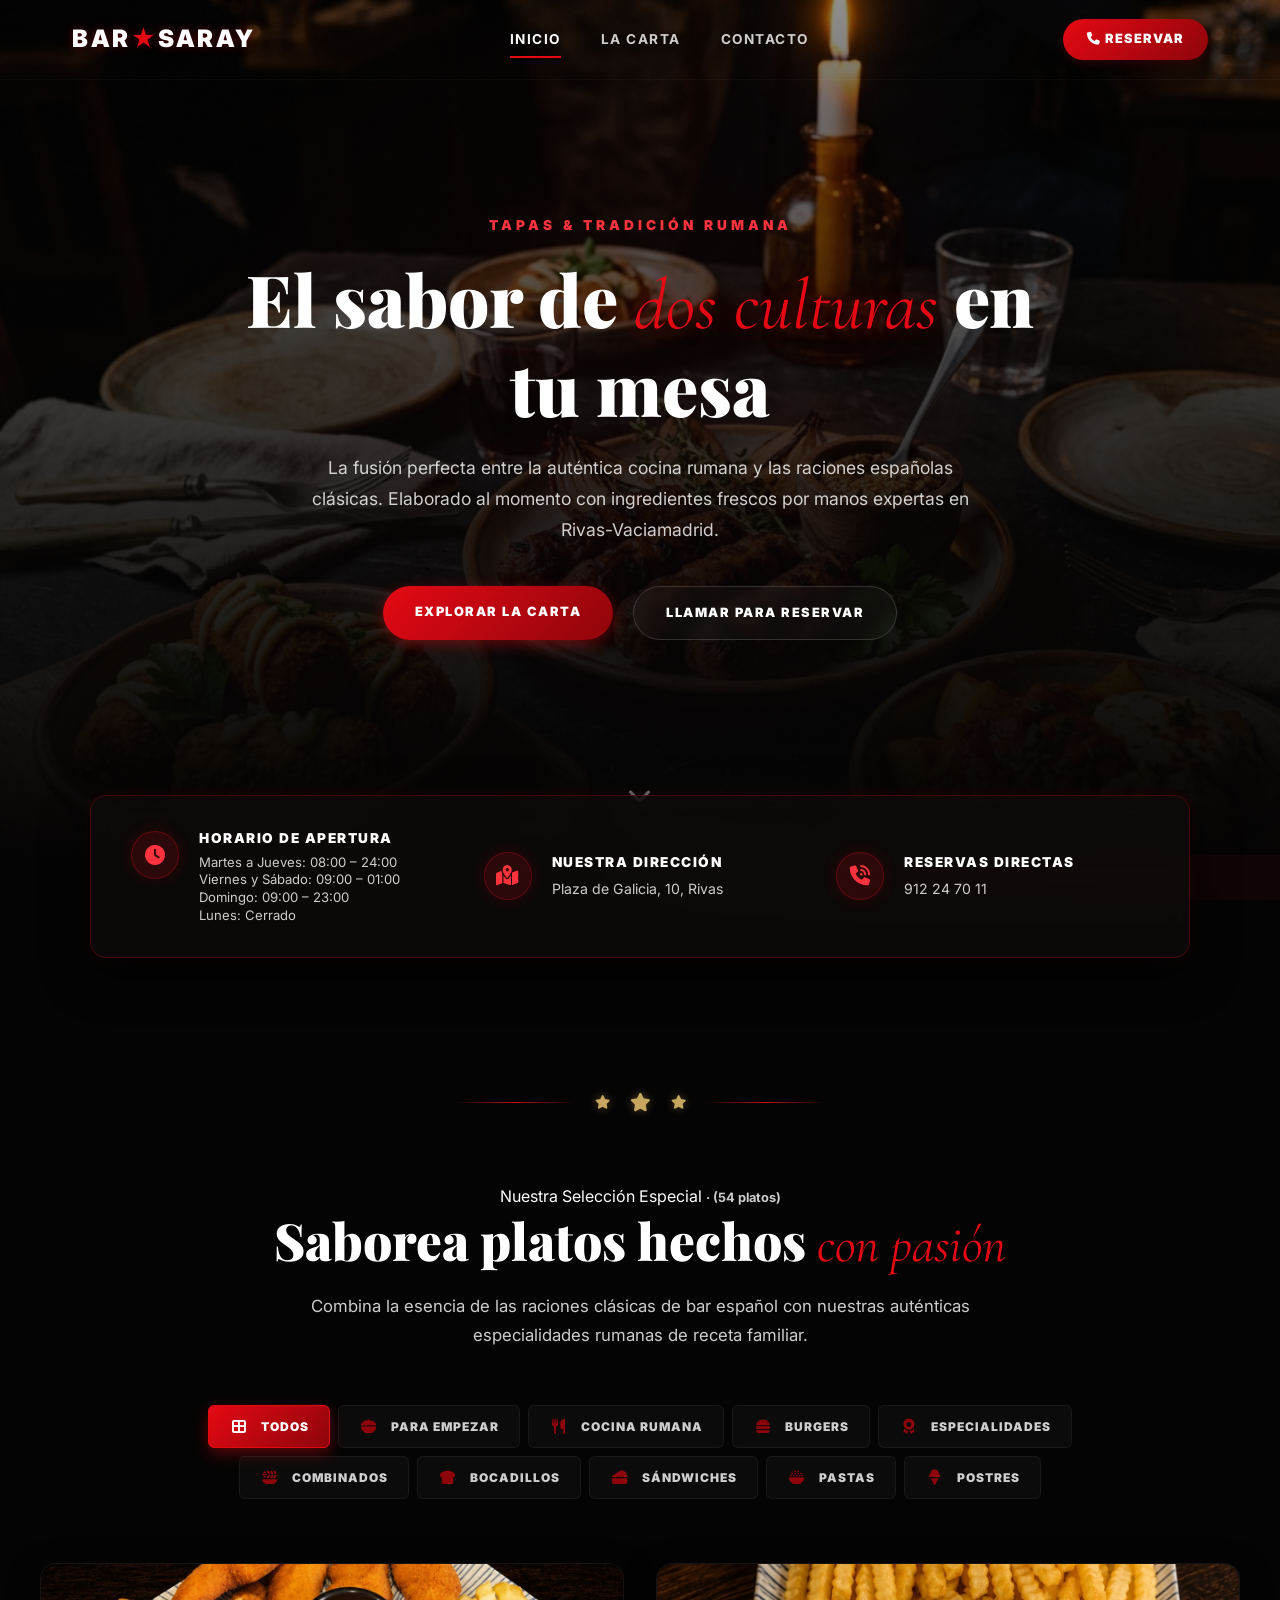
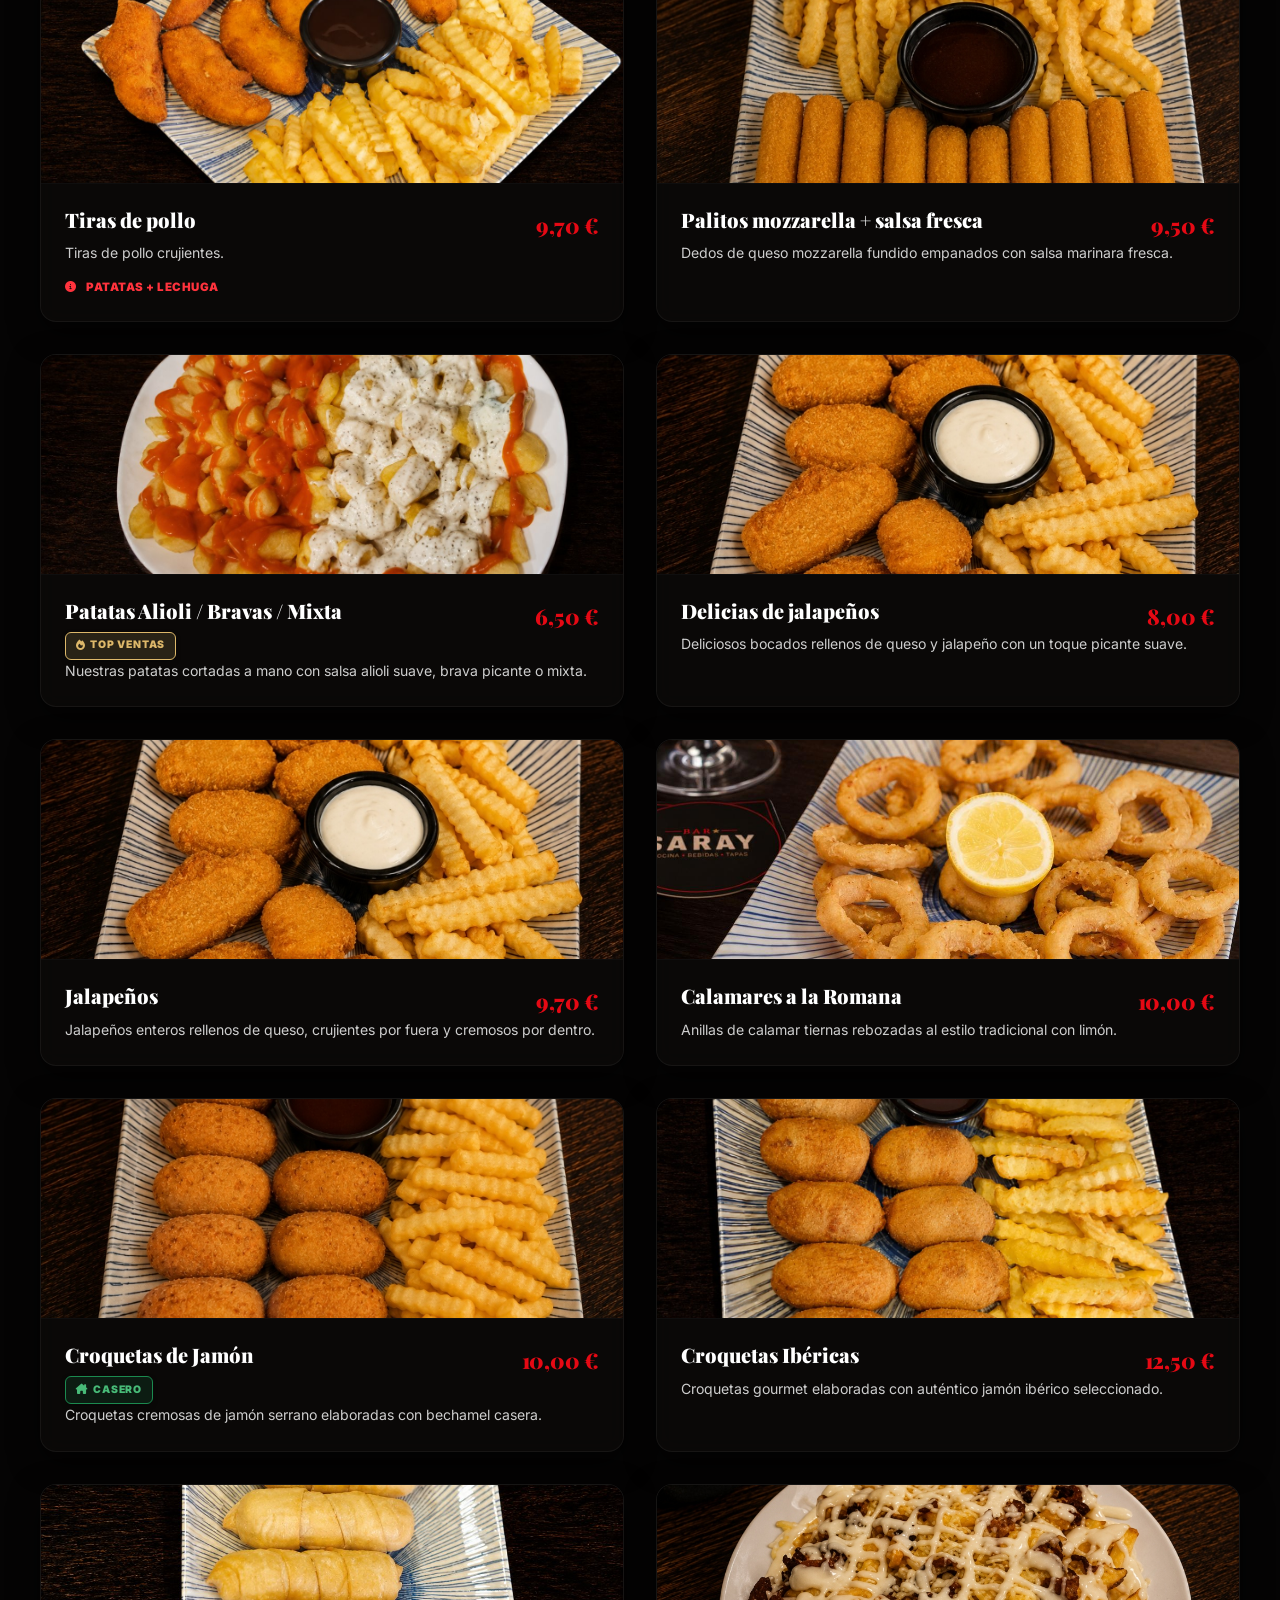
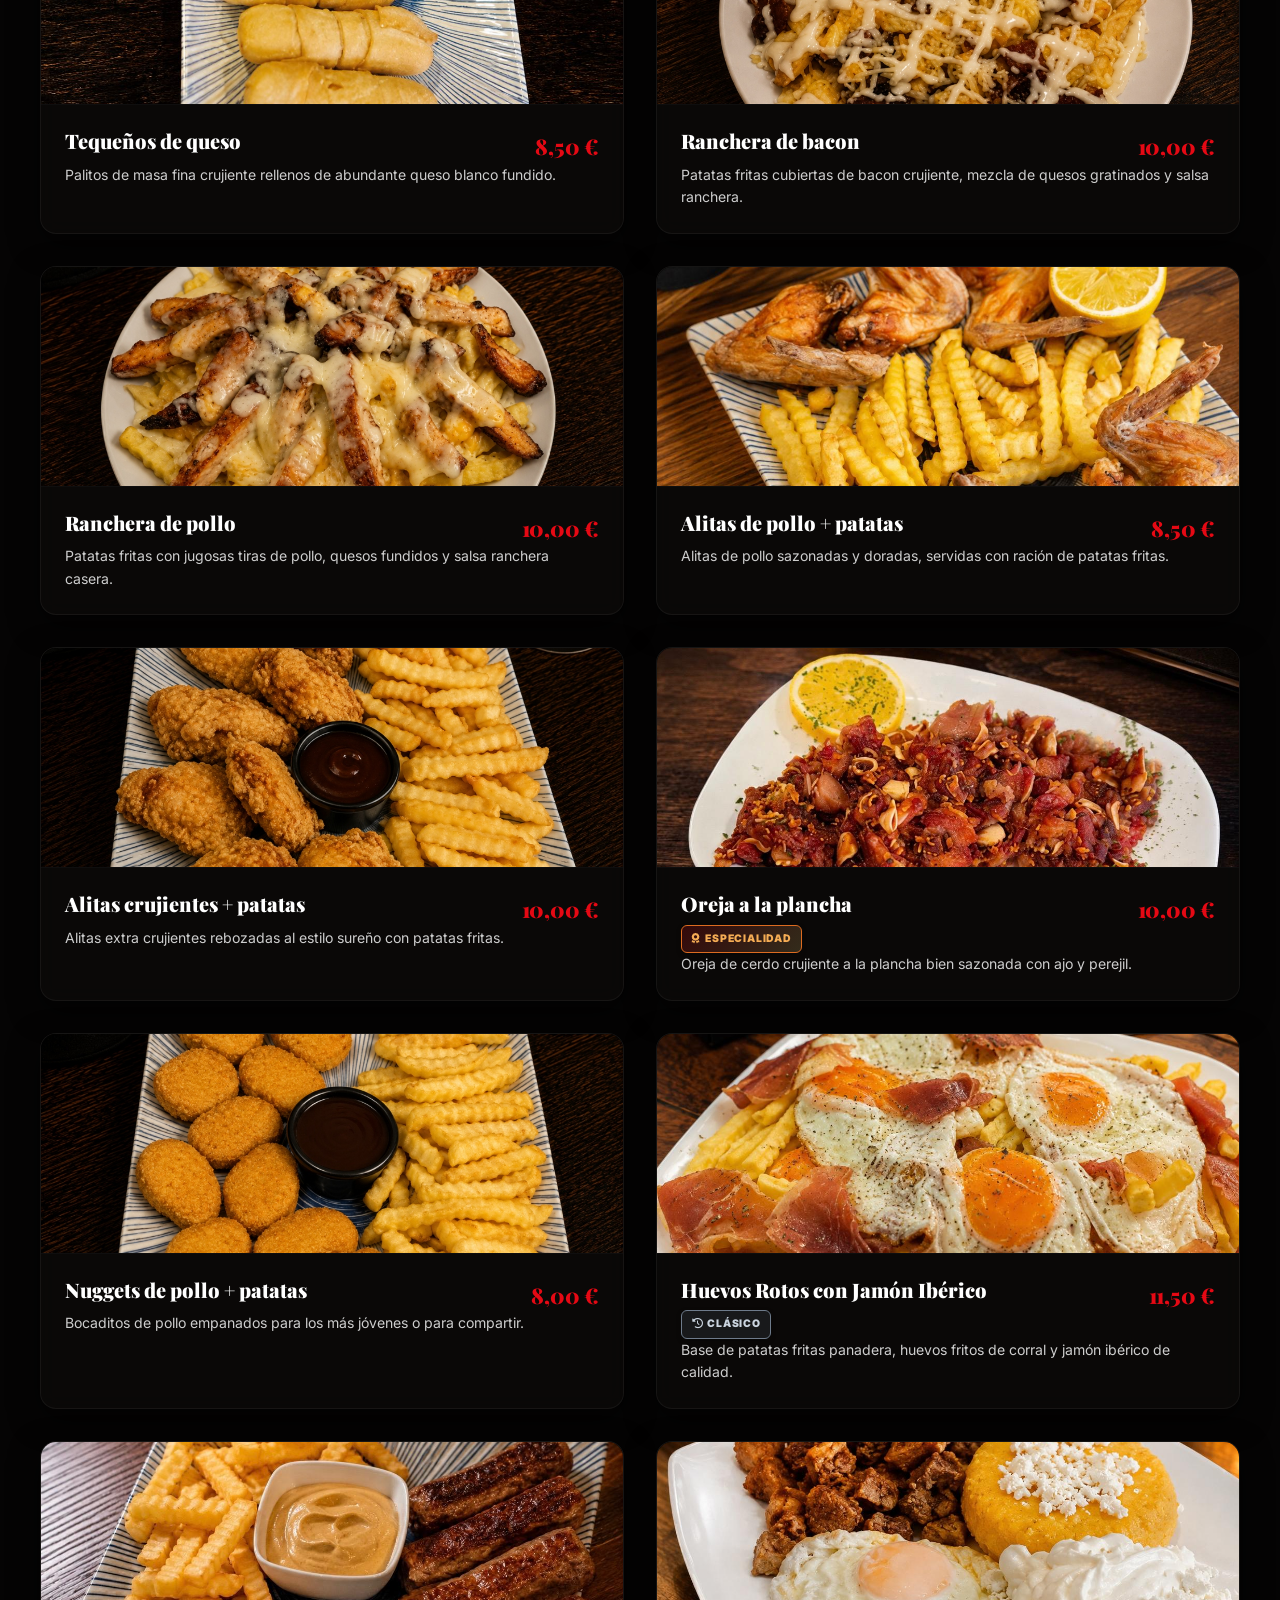
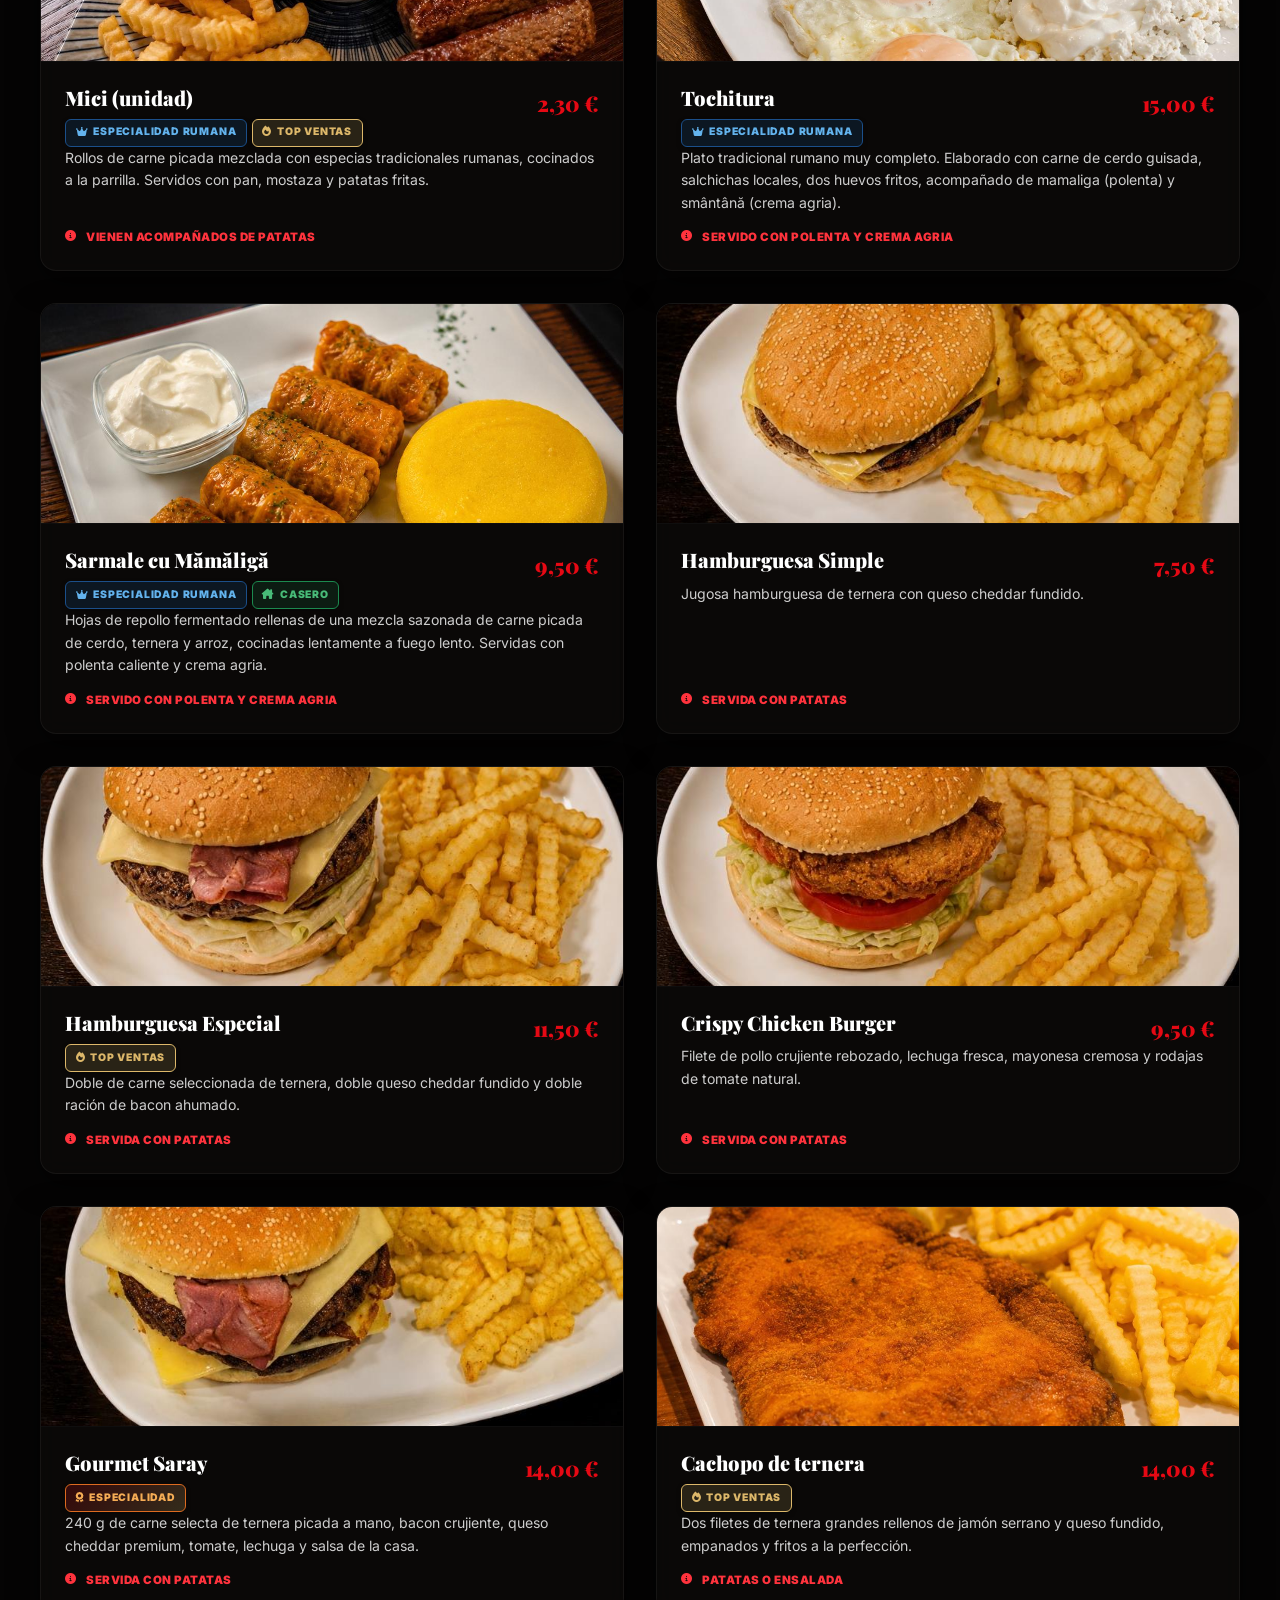
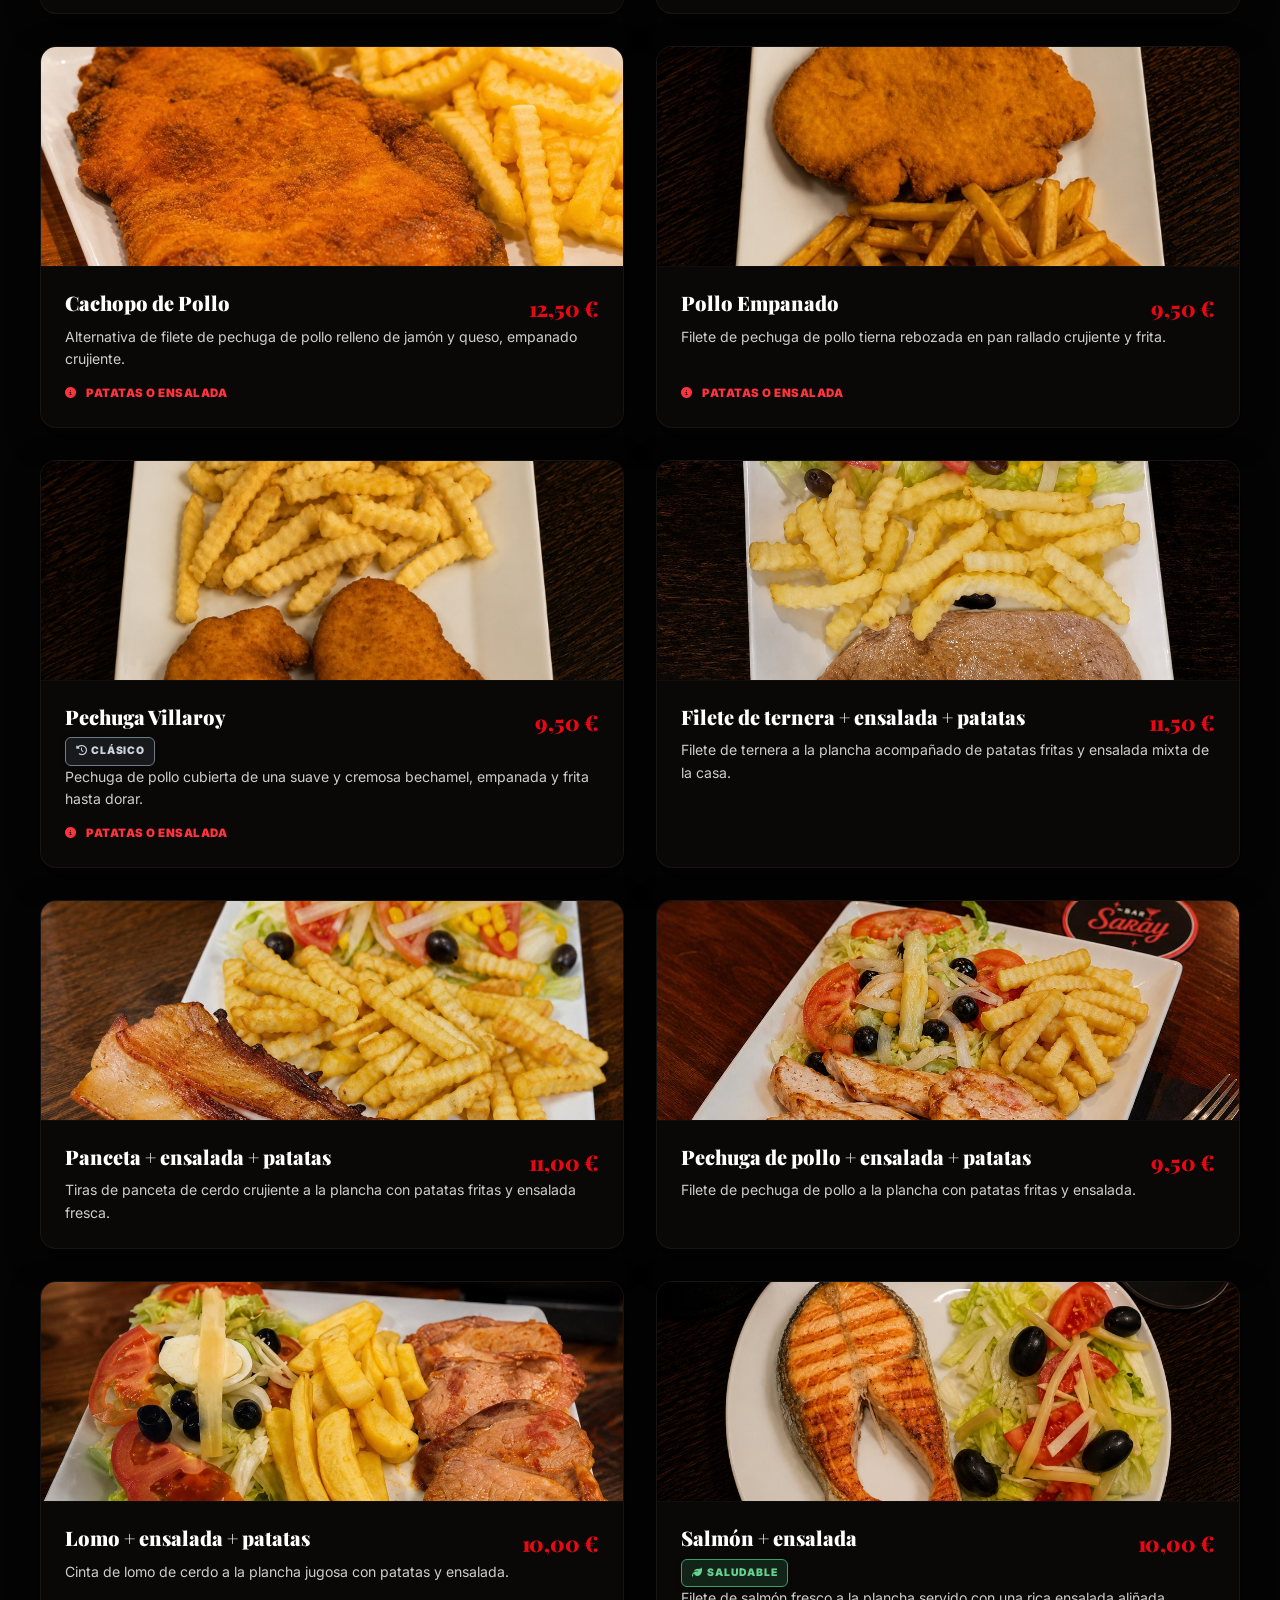
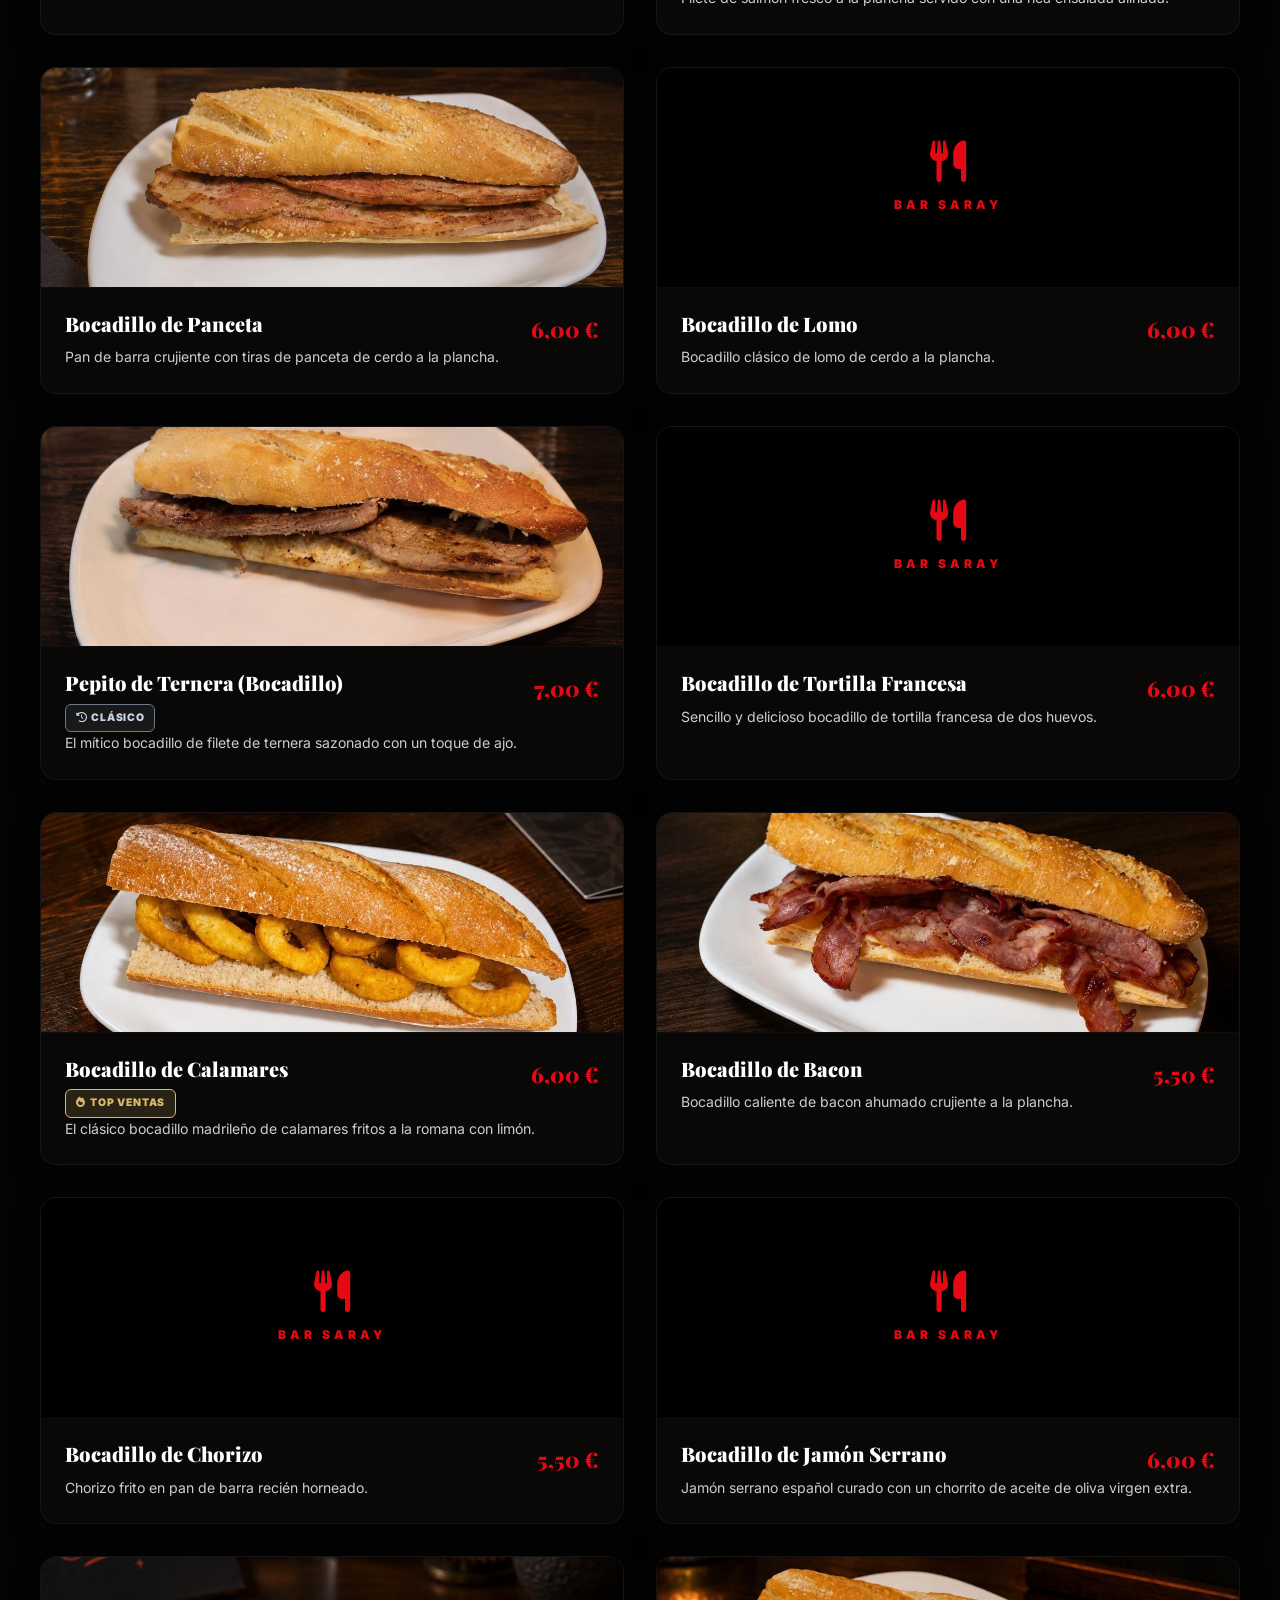
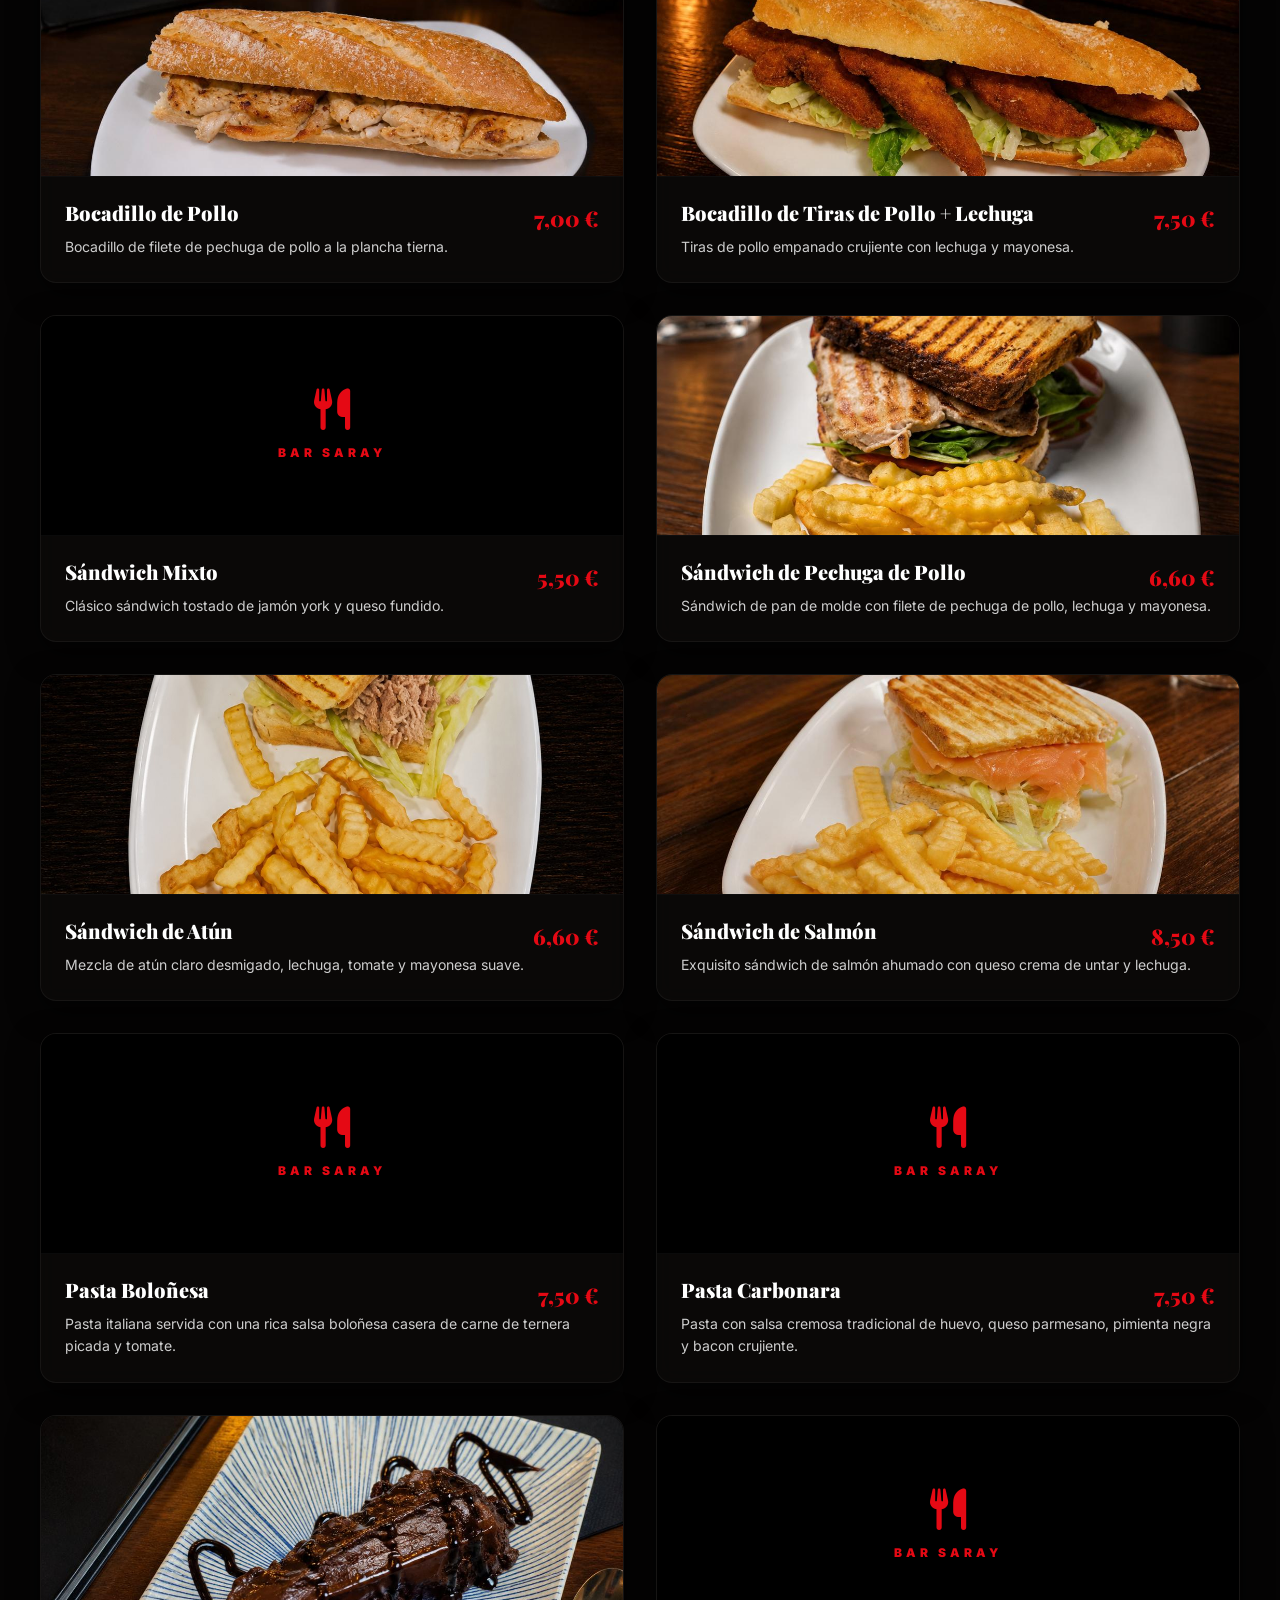
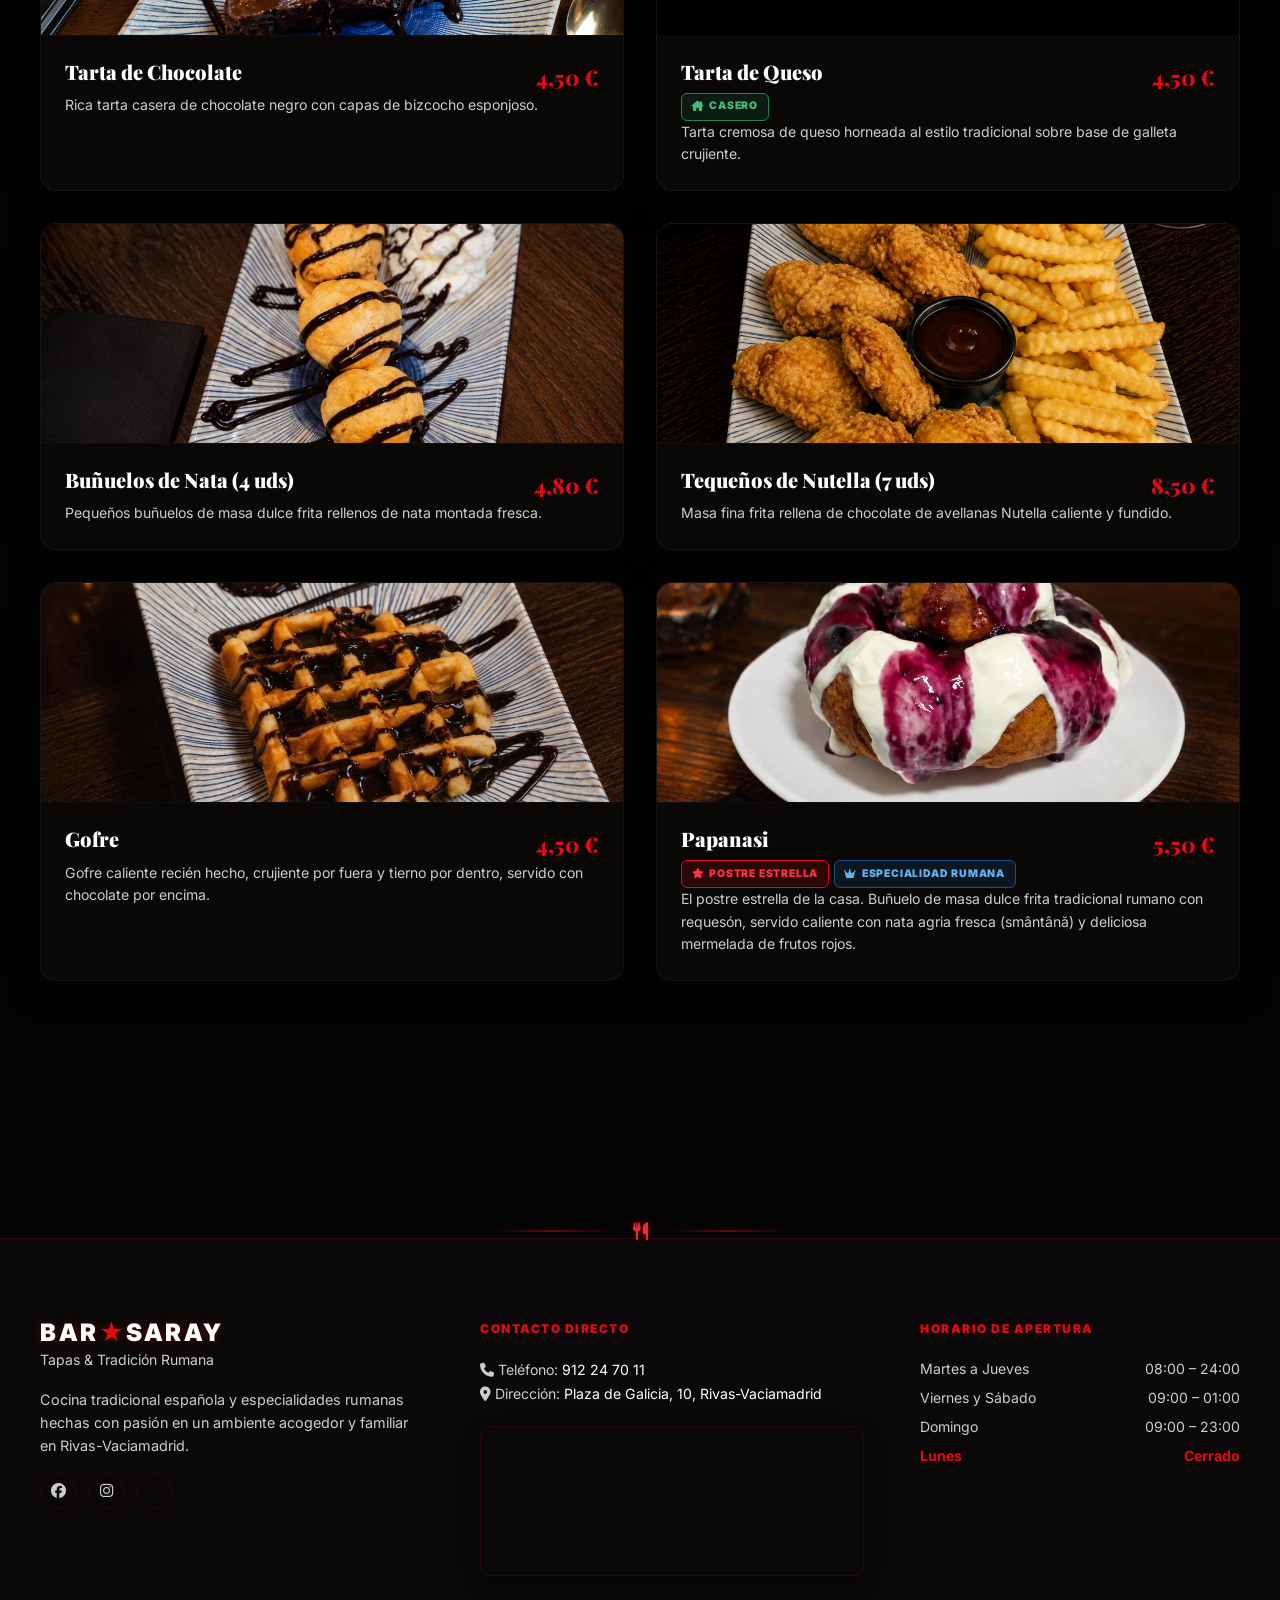
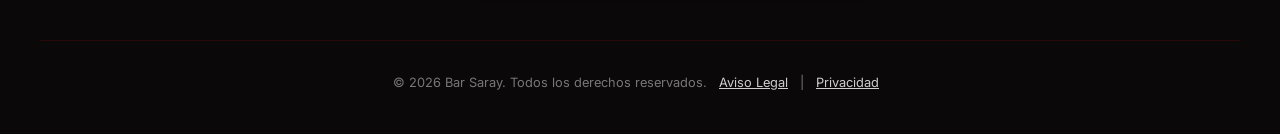
==== commit b92ec570: "Add cache-busting version to app.js and styles.css Co-Authored-By: Claude Opus 4.8 <noreply@anthropi" ====
--- a/index.html
+++ b/index.html
@@ -29,7 +29,7 @@
   <link rel="stylesheet" href="https://cdnjs.cloudflare.com/ajax/libs/font-awesome/6.4.0/css/all.min.css">
 
   <!-- Stylesheet -->
-  <link rel="stylesheet" href="styles.css">
+  <link rel="stylesheet" href="styles.css?v=20260620">
 </head>
 <body>
 
@@ -226,6 +226,6 @@
   </button>
 
   <!-- JavaScript logic file -->
-  <script src="app.js"></script>
+  <script src="app.js?v=20260620"></script>
 </body>
 </html>
